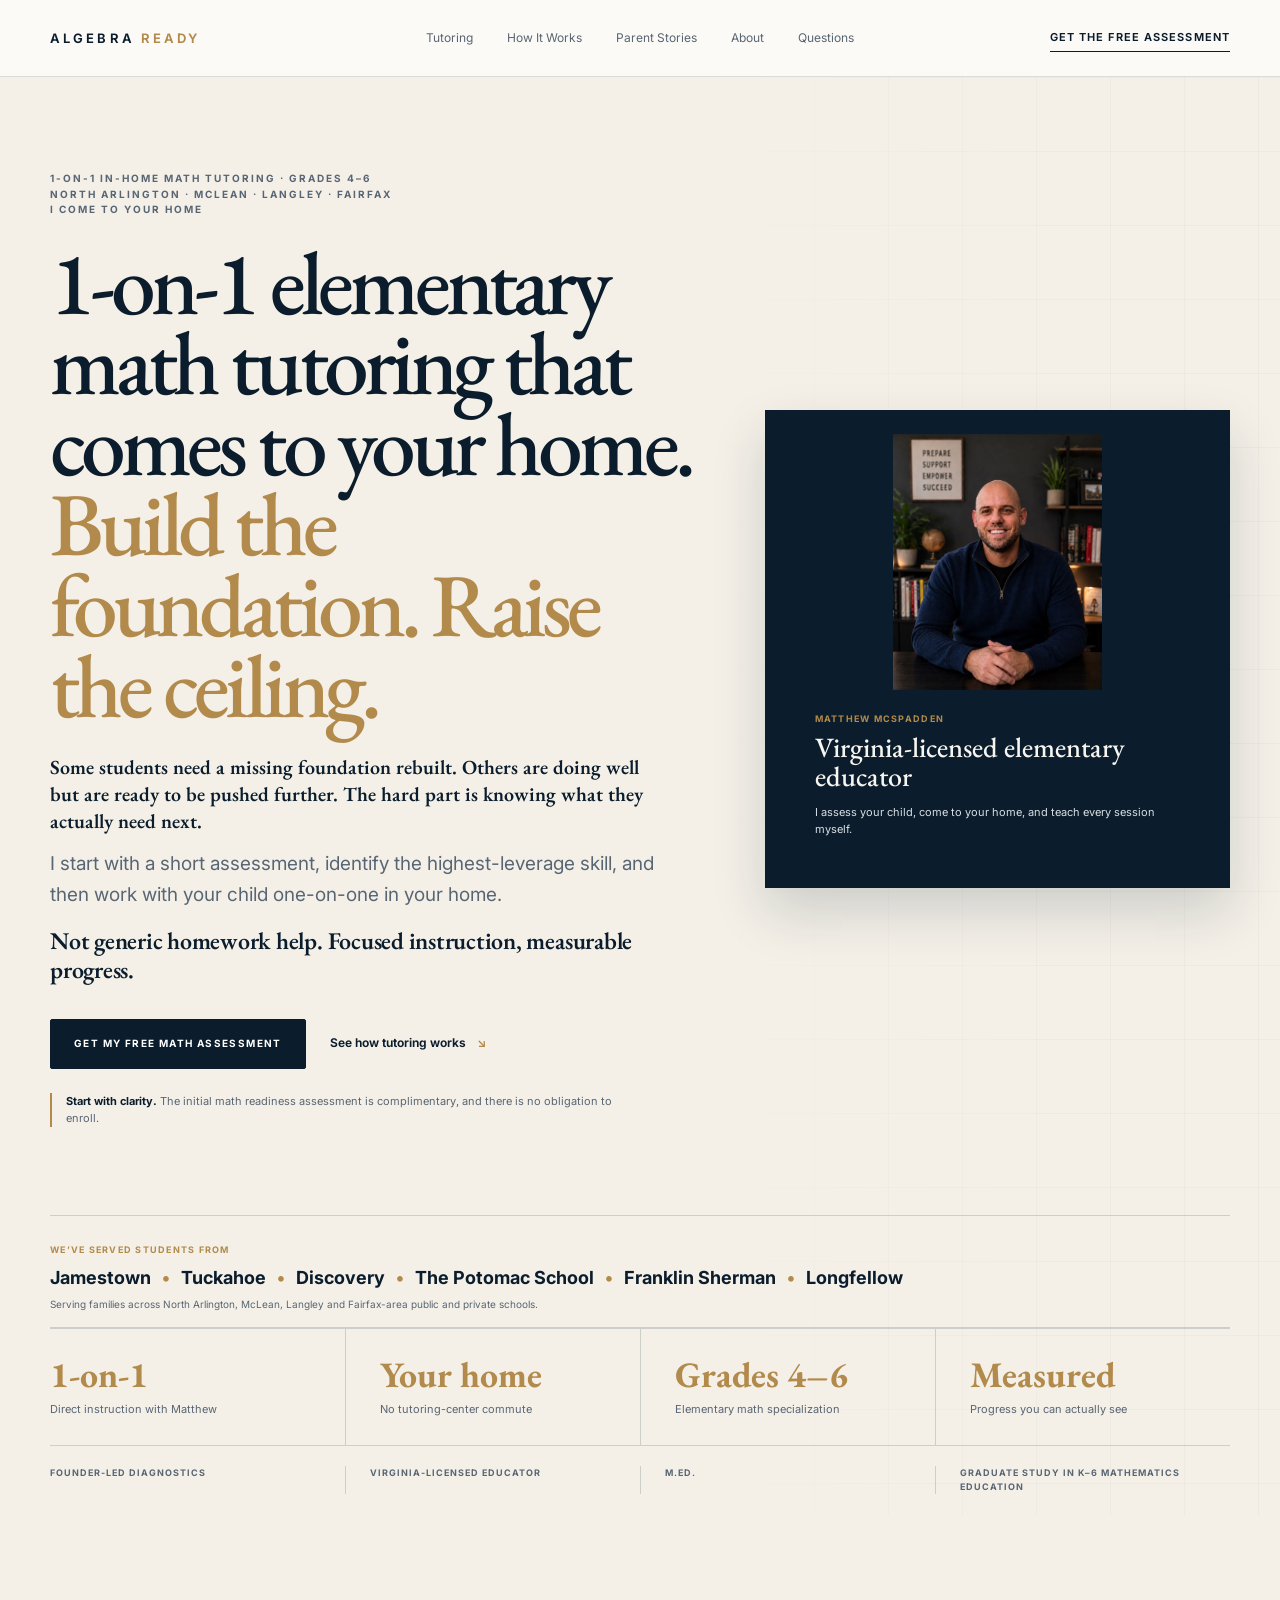
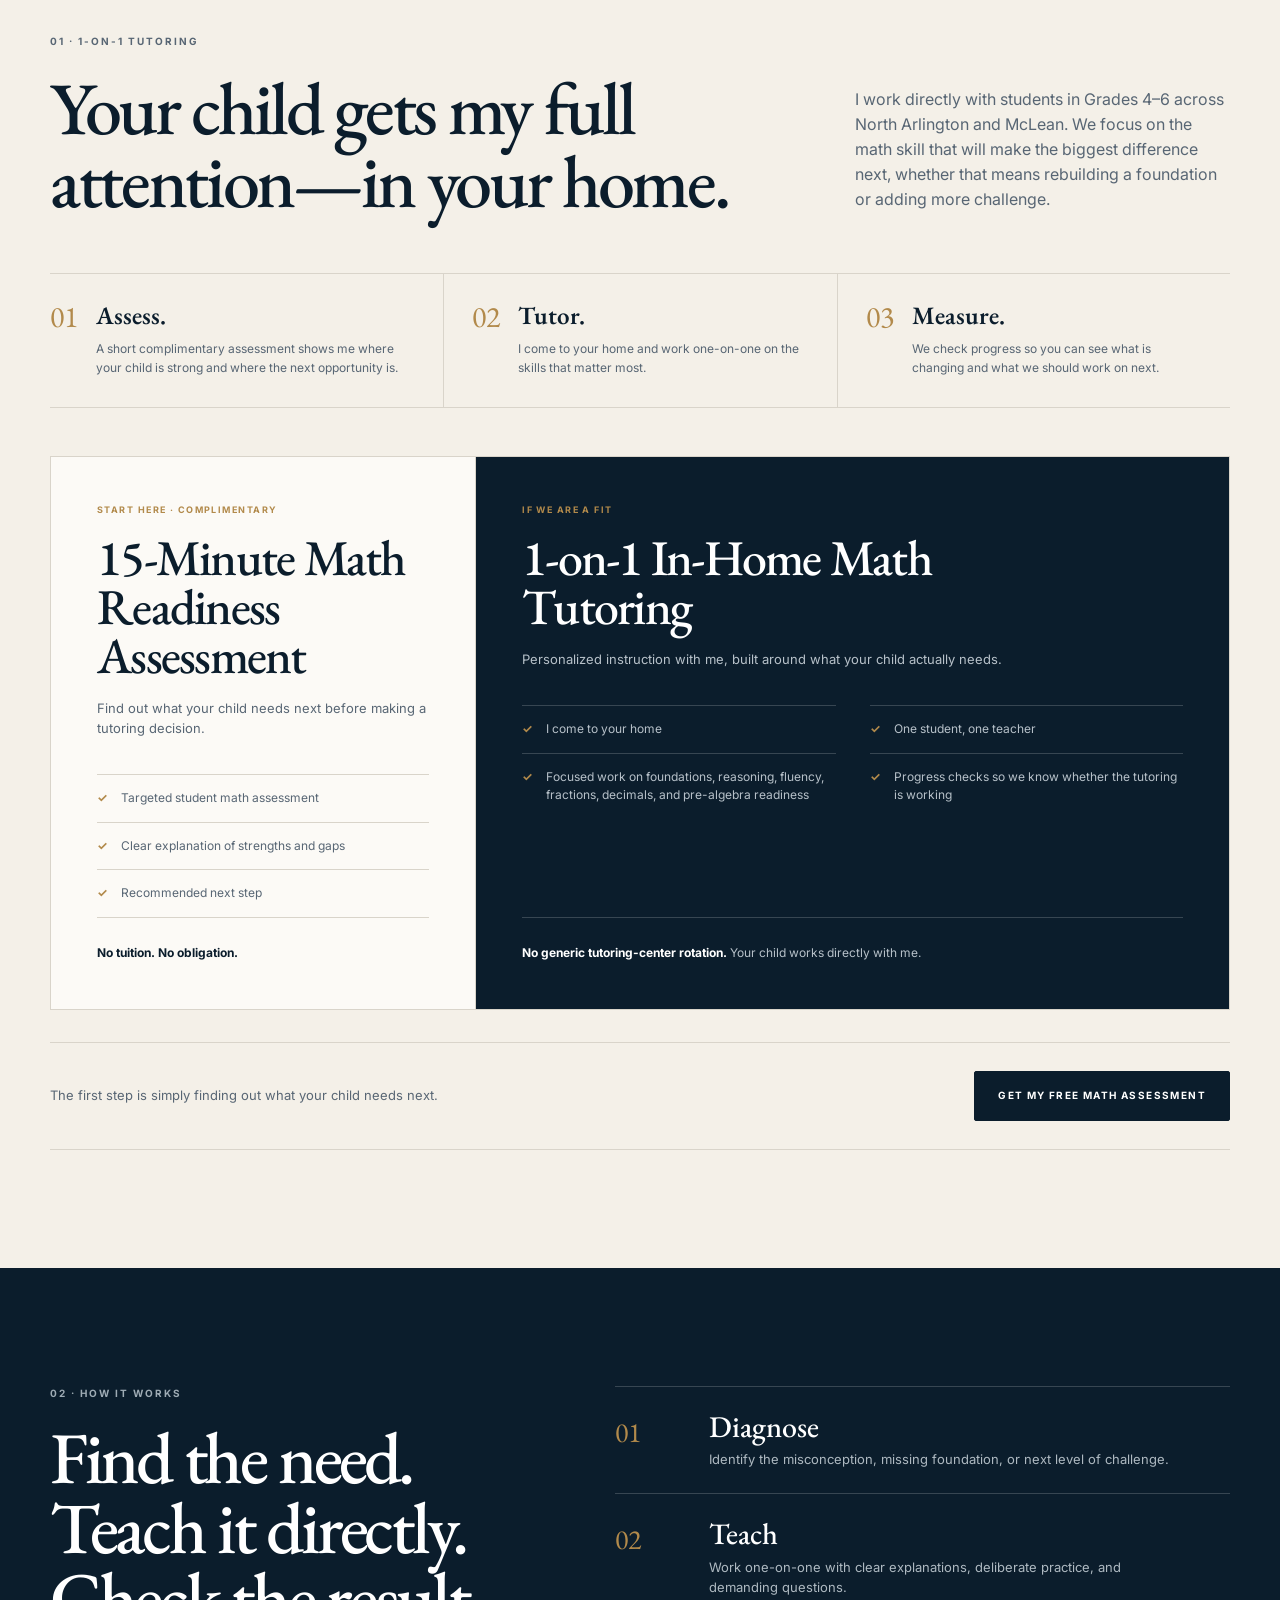
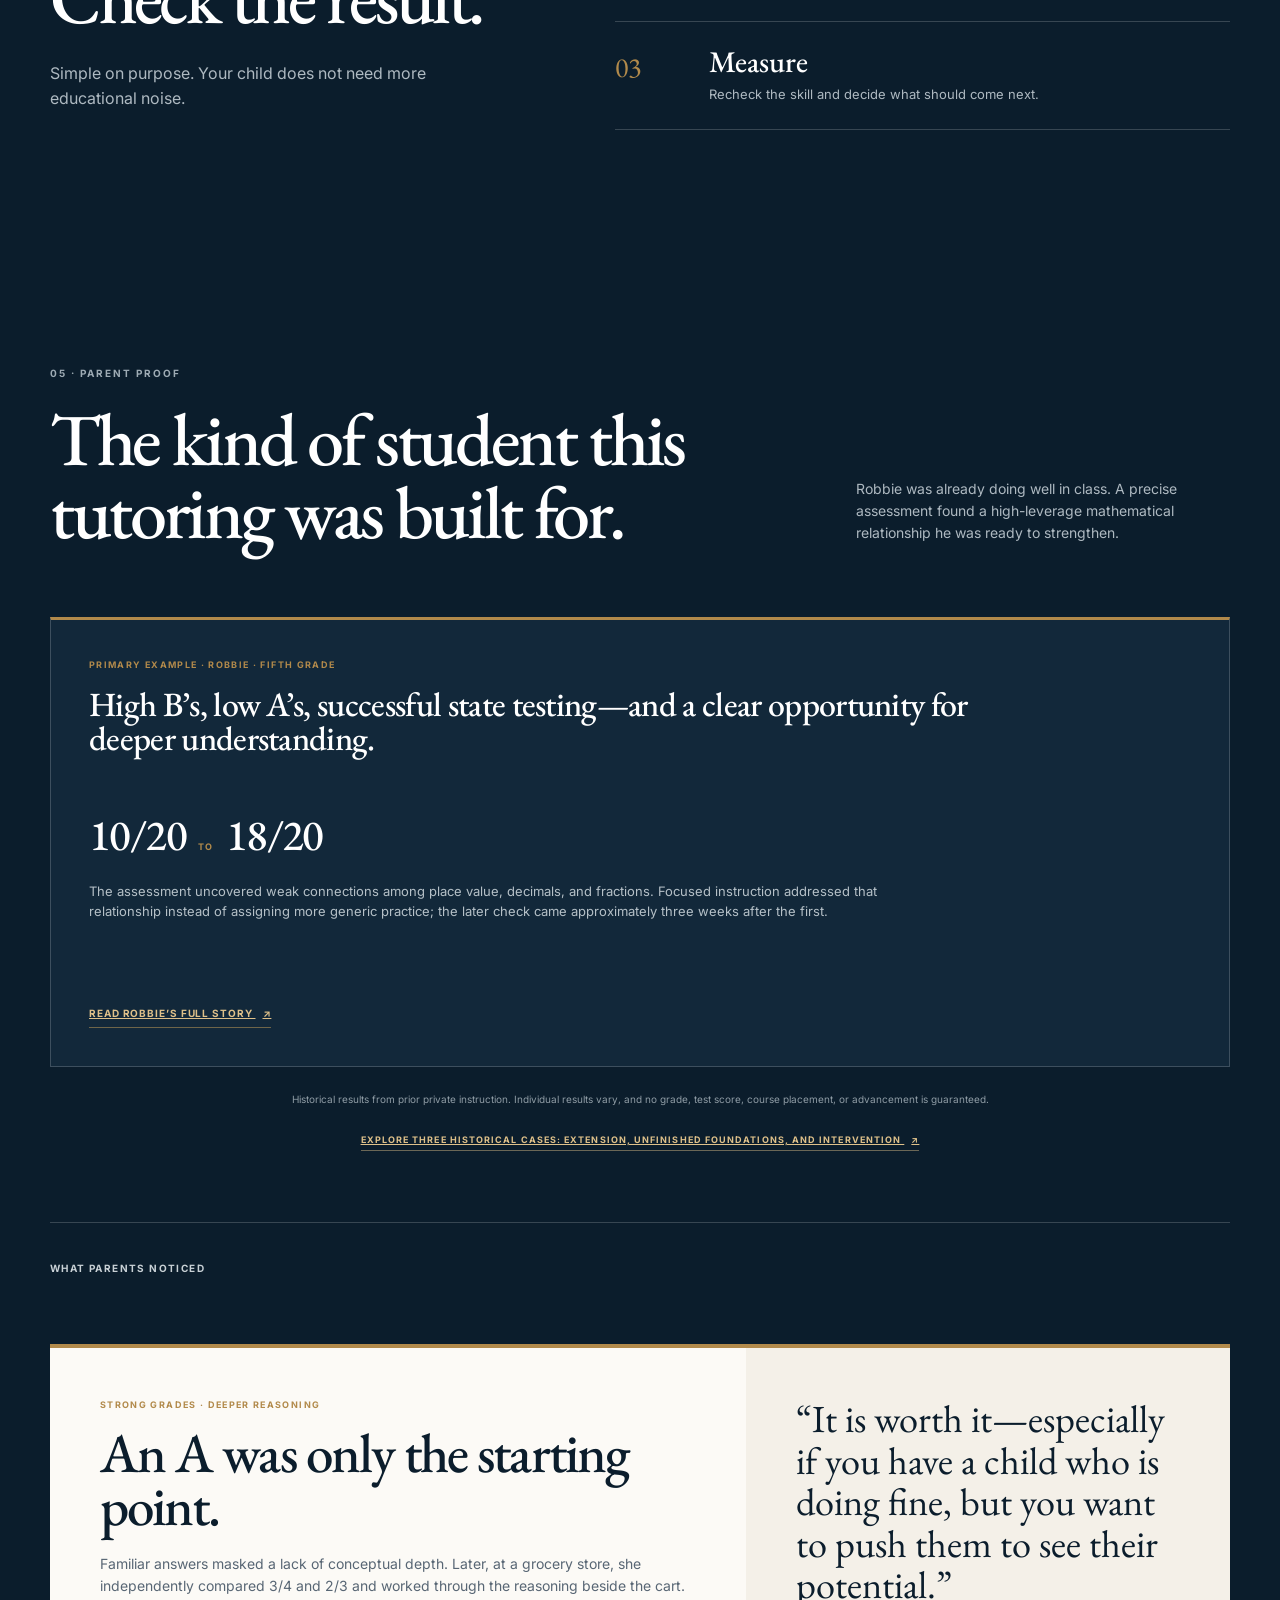
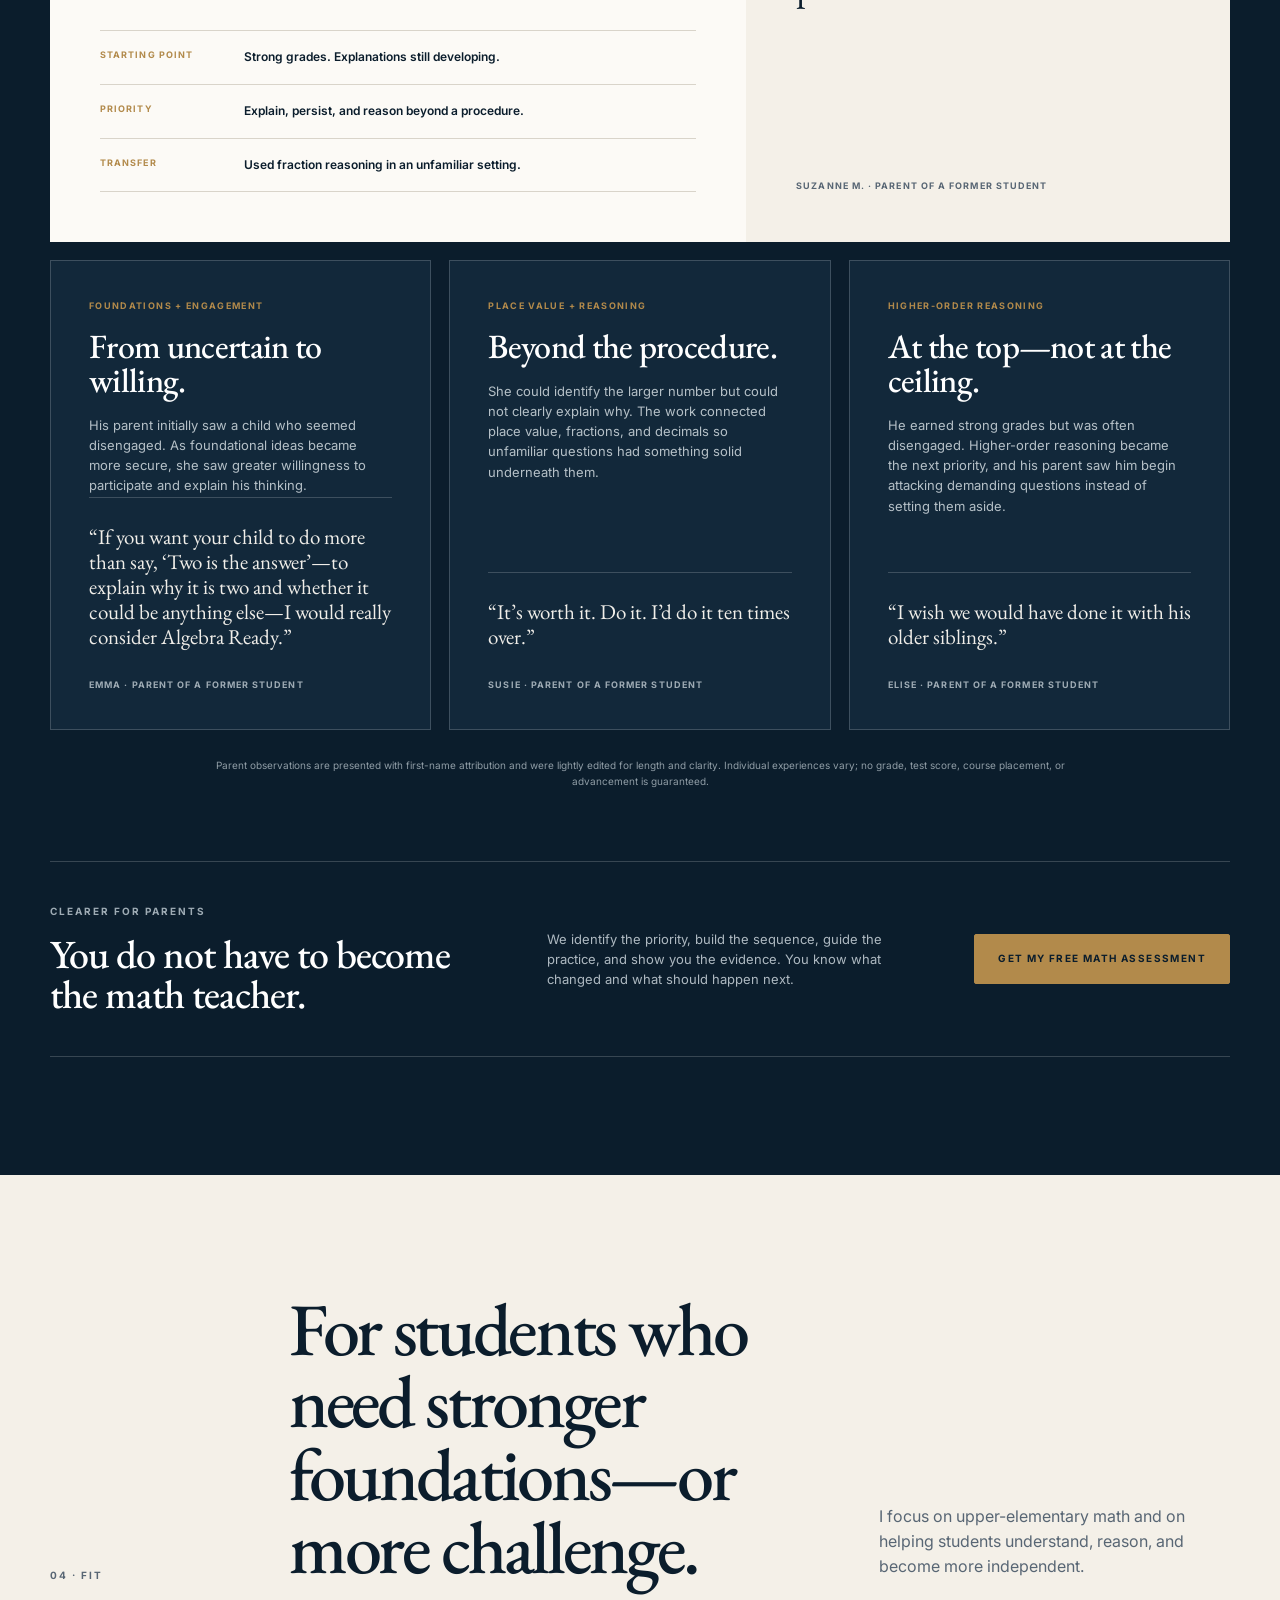
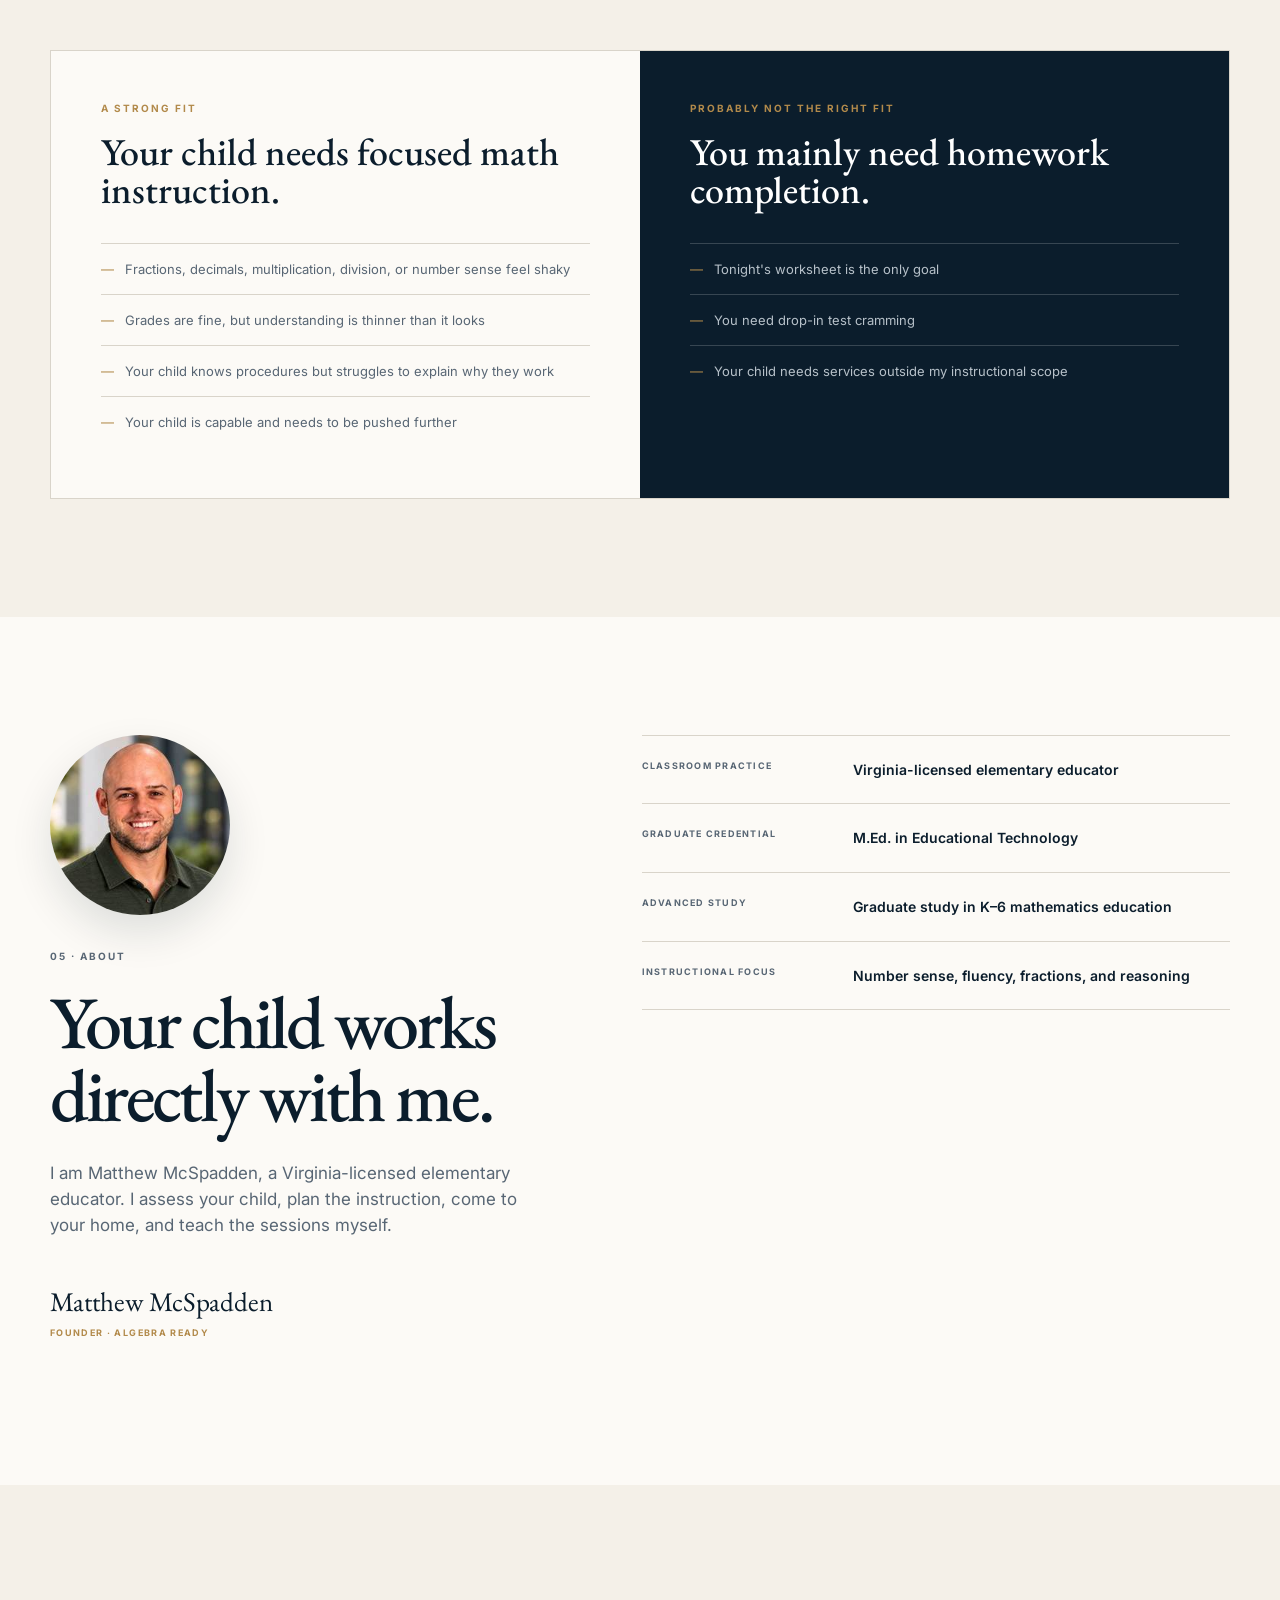
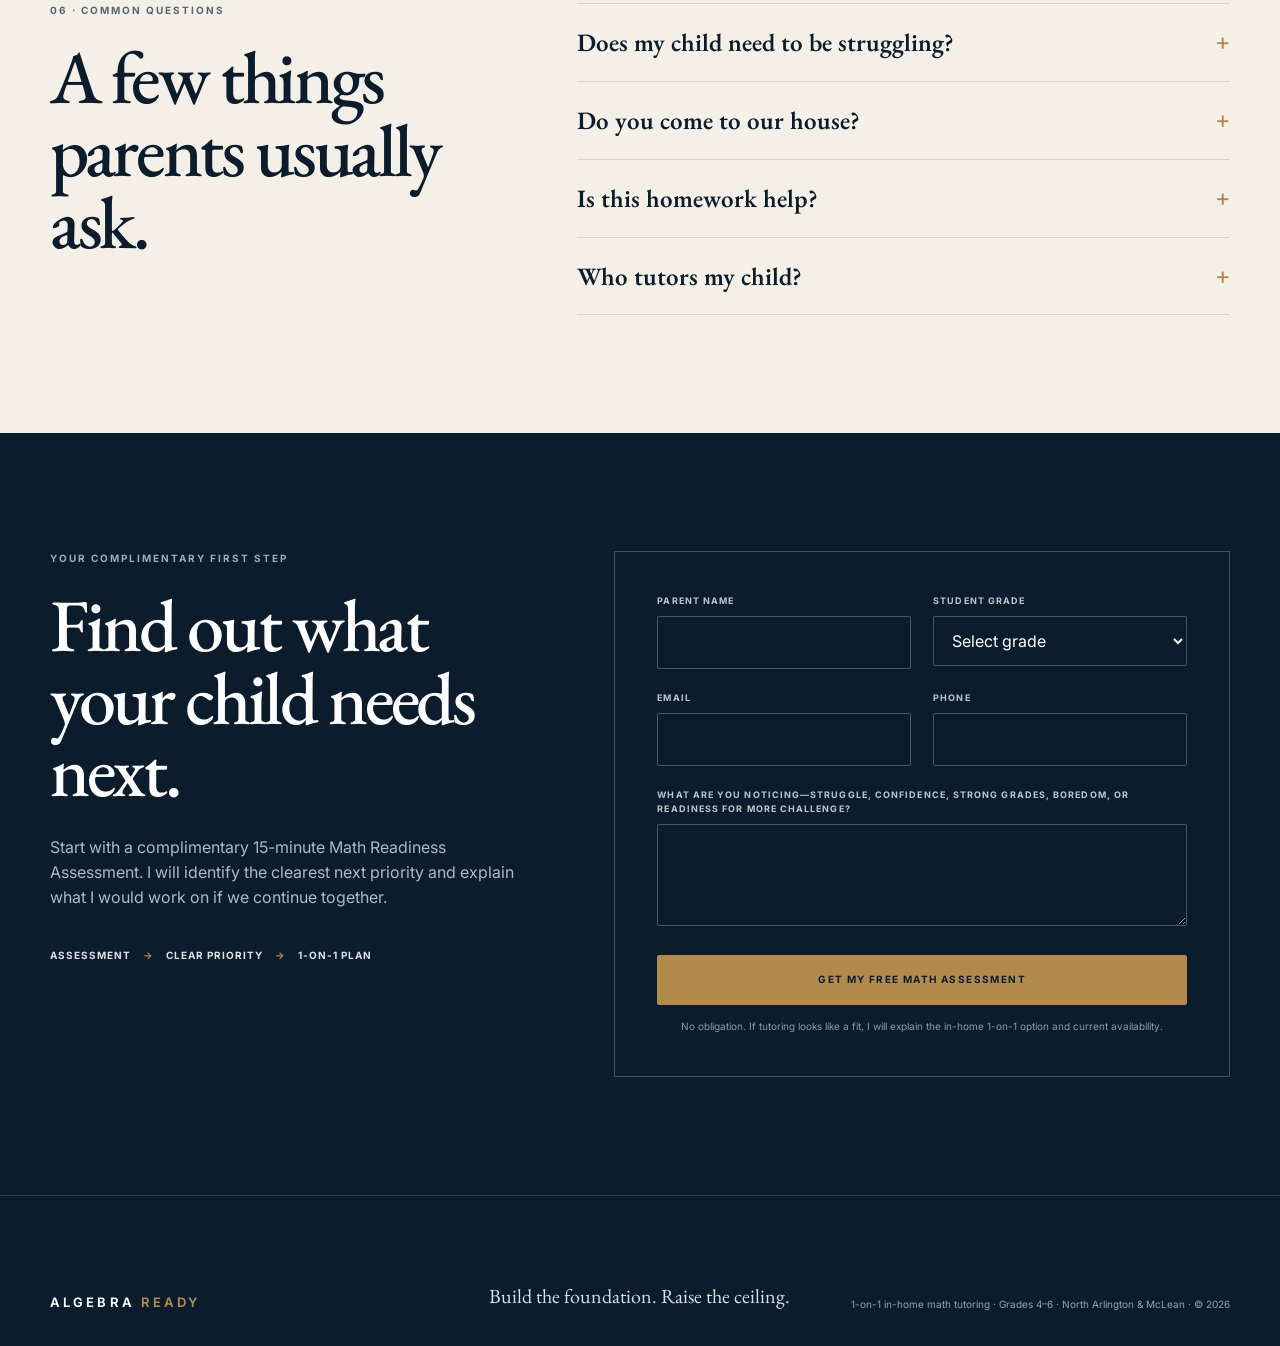
==== index.html @ 202df642 "Optimize homepage for Arlington and McLean tutoring SEO" ====
<!doctype html>
<html lang="en">
  <head>
    <meta charset="utf-8" />
    <meta name="viewport" content="width=device-width, initial-scale=1" />
    <meta
      name="description"
      content="1-on-1 in-home math tutoring for Grades 4–6 in North Arlington and McLean. Build stronger number sense, fractions, fluency, reasoning, and algebra readiness."
    />
    <meta name="robots" content="index,follow" />
    <meta name="theme-color" content="#0b1d2c" />
    <meta property="og:type" content="website" />
    <meta property="og:site_name" content="Algebra Ready" />
    <meta
      property="og:title"
      content="Elementary Math Tutor in Arlington &amp; McLean, VA | Algebra Ready"
    />
    <meta
      property="og:description"
      content="1-on-1 in-home math tutoring for Grades 4–6 in North Arlington and McLean with Matthew McSpadden. Focused instruction and measurable progress."
    />
    <meta name="twitter:card" content="summary" />
    <title>Elementary Math Tutor in Arlington &amp; McLean, VA | Algebra Ready</title>
    <link rel="canonical" href="https://algebraready.io/" />
    <link rel="icon" href="favicon.svg" type="image/svg+xml" />
    <link rel="preconnect" href="https://fonts.googleapis.com" />
    <link rel="preconnect" href="https://fonts.gstatic.com" crossorigin />
    <link
      href="https://fonts.googleapis.com/css2?family=EB+Garamond:wght@400;500;600&amp;family=Inter:wght@400;500;600;700&amp;display=swap"
      rel="stylesheet"
    />
    <link rel="stylesheet" href="styles.css" />
    <script type="application/ld+json">
      {
        "@context": "https://schema.org",
        "@graph": [
          {
            "@type": "Organization",
            "@id": "https://algebraready.io/#organization",
            "name": "Algebra Ready",
            "url": "https://algebraready.io/",
            "logo": "https://algebraready.io/favicon.svg",
            "founder": {"@id": "https://algebraready.io/#matthew"}
          },
          {
            "@type": "Person",
            "@id": "https://algebraready.io/#matthew",
            "name": "Matthew McSpadden",
            "url": "https://algebraready.io/about-matthew-mcspadden.html",
            "jobTitle": "Founder and Elementary Math Tutor",
            "worksFor": {"@id": "https://algebraready.io/#organization"}
          },
          {
            "@type": "Service",
            "@id": "https://algebraready.io/#service",
            "name": "1-on-1 In-Home Elementary Math Tutoring",
            "provider": {"@id": "https://algebraready.io/#organization"},
            "areaServed": [
              {"@type": "City", "name": "Arlington", "addressRegion": "VA"},
              {"@type": "Place", "name": "McLean", "addressRegion": "VA"}
            ],
            "audience": {"@type": "EducationalAudience", "educationalRole": "student"},
            "description": "1-on-1 in-home math tutoring for students in Grades 4–6 focused on number sense, fluency, fractions, decimals, reasoning, and algebra readiness."
          }
        ]
      }
    </script>
  </head>
  <body>
    <a class="skip-link" href="#main">Skip to content</a>
    <header class="site-header">
      <div class="shell header-inner">
        <a class="wordmark" href="#top" aria-label="Algebra Ready home"
          ><span>ALGEBRA</span> <em>READY</em></a
        >
        <nav class="desktop-nav" aria-label="Primary navigation">
          <a href="#tutoring">Tutoring</a><a href="#method">How It Works</a
          ><a href="#stories">Parent Stories</a><a href="#about">About</a
          ><a href="#questions">Questions</a>
        </nav>
        <a class="header-cta" href="#review">Get the free assessment</a>
      </div>
    </header>
    <main id="main">
      <section class="hero" id="top">
        <div class="hero-grid-lines" aria-hidden="true"></div>
        <div class="shell hero-layout">
          <div class="hero-copy">
            <p class="eyebrow">
              1-on-1 in-home math tutoring · Grades 4–6<br />
              <strong>North Arlington · McLean · Langley · Fairfax</strong><br />
              I come to your home
            </p>
            <h1>
              1-on-1 elementary math tutoring that comes to your home.
              <em>Build the foundation. Raise the ceiling.</em>
            </h1>
            <p class="hero-empathy">
              Some students need a missing foundation rebuilt. Others are doing
              well but are ready to be pushed further. The hard part is knowing
              what they actually need next.
            </p>
            <p class="hero-lead">
              I start with a short assessment, identify the highest-leverage
              skill, and then work with your child one-on-one in your home.
            </p>
            <p class="hero-outcome">
              Not generic homework help. Focused instruction, measurable progress.
            </p>
            <div class="hero-actions">
              <a class="button button-primary" href="#review">Get My Free Math Assessment</a>
              <a class="text-link" href="#tutoring">See how tutoring works <span aria-hidden="true">↘</span></a>
            </div>
            <p class="hero-note">
              <strong>Start with clarity.</strong> The initial math readiness
              assessment is complimentary, and there is no obligation to enroll.
            </p>
          </div>
          <aside class="readiness-card hero-profile-card" aria-label="About Matthew McSpadden">
            <img
              class="hero-portrait"
              src="assets/matthew-office.svg"
              alt="Matthew McSpadden, founder of Algebra Ready"
              width="1123"
              height="1379"
              loading="eager"
              decoding="async"
            />
            <div class="hero-profile-copy">
              <span>Matthew McSpadden</span>
              <strong>Virginia-licensed elementary educator</strong>
              <p>I assess your child, come to your home, and teach every session myself.</p>
            </div>
          </aside>
        </div>
        <div class="shell school-proof" aria-label="Schools and communities served">
          <p class="school-proof-label">We’ve served students from</p>
          <p class="school-proof-names">
            <strong>Jamestown</strong><span>•</span>
            <strong>Tuckahoe</strong><span>•</span>
            <strong>Discovery</strong><span>•</span>
            <strong>The Potomac School</strong><span>•</span>
            <strong>Franklin Sherman</strong><span>•</span>
            <strong>Longfellow</strong>
          </p>
          <p class="school-service-line">
            Serving families across North Arlington, McLean, Langley and Fairfax-area public and private schools.
          </p>
        </div>
        <div class="shell fact-strip" aria-label="Tutoring essentials">
          <div class="fact"><strong>1-on-1</strong><span>Direct instruction with Matthew</span></div>
          <div class="fact"><strong>Your home</strong><span>No tutoring-center commute</span></div>
          <div class="fact"><strong>Grades 4–6</strong><span>Elementary math specialization</span></div>
          <div class="fact"><strong>Measured</strong><span>Progress you can actually see</span></div>
        </div>
        <div class="shell authority-strip" aria-label="Academic authority">
          <span>Founder-led diagnostics</span
          ><span>Virginia-licensed educator</span><span>M.Ed.</span
          ><span>Graduate study in K–6 mathematics education</span>
        </div>
      </section>
      <section class="academy section-pad" id="tutoring">
        <div class="shell">
          <div class="section-heading split-heading">
            <div>
              <p class="section-index">01 · 1-on-1 tutoring</p>
              <h2>Your child gets my full attention—in your home.</h2>
            </div>
            <p>
              I work directly with students in Grades 4–6 across North Arlington
              and McLean. We focus on the math skill that will make the biggest
              difference next, whether that means rebuilding a foundation or
              adding more challenge.
            </p>
          </div>
          <ol class="simple-plan" aria-label="Three steps from assessment to progress">
            <li><span aria-hidden="true">01</span><div><h3>Assess.</h3><p>A short complimentary assessment shows me where your child is strong and where the next opportunity is.</p></div></li>
            <li><span aria-hidden="true">02</span><div><h3>Tutor.</h3><p>I come to your home and work one-on-one on the skills that matter most.</p></div></li>
            <li><span aria-hidden="true">03</span><div><h3>Measure.</h3><p>We check progress so you can see what is changing and what we should work on next.</p></div></li>
          </ol>
          <div class="offer-path">
            <article class="offer-step review-step">
              <p class="offer-step-label">Start here · Complimentary</p>
              <h3>15-Minute Math Readiness Assessment</h3>
              <p class="offer-step-intro">Find out what your child needs next before making a tutoring decision.</p>
              <ul><li>Targeted student math assessment</li><li>Clear explanation of strengths and gaps</li><li>Recommended next step</li></ul>
              <p class="offer-step-footer"><strong>No tuition. No obligation.</strong></p>
            </article>
            <article class="offer-step academy-step">
              <p class="offer-step-label">If we are a fit</p>
              <h3>1-on-1 In-Home Math Tutoring</h3>
              <p class="offer-step-intro">Personalized instruction with me, built around what your child actually needs.</p>
              <ul class="academy-inclusions">
                <li>I come to your home</li>
                <li>One student, one teacher</li>
                <li>Focused work on foundations, reasoning, fluency, fractions, decimals, and pre-algebra readiness</li>
                <li>Progress checks so we know whether the tutoring is working</li>
              </ul>
              <p class="offer-step-footer"><strong>No generic tutoring-center rotation.</strong> Your child works directly with me.</p>
            </article>
          </div>
          <div class="offer-conversion">
            <p>The first step is simply finding out what your child needs next.</p>
            <a class="button button-primary" href="#review">Get My Free Math Assessment</a>
          </div>
        </div>
      </section>
      <section class="method section-pad" id="method">
        <div class="shell method-layout">
          <div class="method-intro">
            <p class="section-index light">02 · How it works</p>
            <h2>Find the need. Teach it directly. Check the result.</h2>
            <p>Simple on purpose. Your child does not need more educational noise.</p>
          </div>
          <div class="method-steps">
            <article><span>01</span><div><h3>Diagnose</h3><p>Identify the misconception, missing foundation, or next level of challenge.</p></div></article>
            <article><span>02</span><div><h3>Teach</h3><p>Work one-on-one with clear explanations, deliberate practice, and demanding questions.</p></div></article>
            <article><span>03</span><div><h3>Measure</h3><p>Recheck the skill and decide what should come next.</p></div></article>
          </div>
        </div>
      </section>
      <section class="parent-stories section-pad" id="stories">
        <div class="shell">
          <div class="stories-heading">
            <div>
              <p class="section-index light">05 · Parent proof</p>
              <h2>The kind of student this tutoring was built for.</h2>
            </div>
            <p>
              Robbie was already doing well in class. A precise assessment found
              a high-leverage mathematical relationship he was ready to
              strengthen.
            </p>
          </div>
          <div class="evidence-case-grid">
            <article class="evidence-case-card primary-evidence-card">
              <p class="story-label">
                Primary example · Robbie · Fifth grade
              </p>
              <h3>
                High B’s, low A’s, successful state testing—and a clear
                opportunity for deeper understanding.
              </h3>
              <p class="evidence-result">
                <strong>10/20</strong><span>to</span><strong>18/20</strong>
              </p>
              <p>
                The assessment uncovered weak connections among place value,
                decimals, and fractions. Focused instruction addressed that
                relationship instead of assigning more generic practice; the
                later check came approximately three weeks after the first.
              </p>
              <a class="evidence-case-link" href="case-studies.html#robbie"
                >Read Robbie’s full story <span aria-hidden="true">↗</span></a
              >
            </article>
          </div>
          <p class="case-studies-disclosure">
            Historical results from prior private instruction. Individual results
            vary, and no grade, test score, course placement, or advancement is
            guaranteed.
          </p>
          <p class="all-case-studies-link">
            <a href="case-studies.html"
              >Explore three historical cases: extension, unfinished
              foundations, and intervention
              <span aria-hidden="true">↗</span></a
            >
          </p>
          <p class="parent-observations-title">What parents noticed</p>
          <article class="featured-story">
            <div class="featured-story-copy">
              <p class="story-label">Strong grades · Deeper reasoning</p>
              <h3>An A was only the starting point.</h3>
              <p>
                Familiar answers masked a lack of conceptual depth. Later, at a
                grocery store, she independently compared 3/4 and 2/3 and worked
                through the reasoning beside the cart.
              </p>
              <div class="story-arc" aria-label="Student outcome summary">
                <div>
                  <span>Starting point</span
                  ><strong>Strong grades. Explanations still developing.</strong>
                </div>
                <div>
                  <span>Priority</span
                  ><strong
                    >Explain, persist, and reason beyond a procedure.</strong
                  >
                </div>
                <div>
                  <span>Transfer</span
                  ><strong
                    >Used fraction reasoning in an unfamiliar setting.</strong
                  >
                </div>
              </div>
            </div>
            <blockquote>
              <span
                >“It is worth it—especially if you have a child who is doing
                fine, but you want to push them to see their potential.”</span
              ><cite>Suzanne M. · Parent of a former student</cite>
            </blockquote>
          </article>
          <div class="story-grid">
            <article class="story-card">
              <p class="story-label">Foundations + engagement</p>
              <h3>From uncertain to willing.</h3>
              <p>
                His parent initially saw a child who seemed disengaged. As
                foundational ideas became more secure, she saw greater
                willingness to participate and explain his thinking.
              </p>
              <blockquote>
                <span
                  >“If you want your child to do more than say, ‘Two is the
                  answer’—to explain why it is two and whether it could be
                  anything else—I would really consider Algebra Ready.”</span
                ><cite>Emma · Parent of a former student</cite>
              </blockquote>
            </article>
            <article class="story-card">
              <p class="story-label">Place value + reasoning</p>
              <h3>Beyond the procedure.</h3>
              <p>
                She could identify the larger number but could not clearly
                explain why. The work connected place value, fractions, and
                decimals so unfamiliar questions had something solid underneath
                them.
              </p>
              <blockquote>
                <span>“It’s worth it. Do it. I’d do it ten times over.”</span
                ><cite>Susie · Parent of a former student</cite>
              </blockquote>
            </article>
            <article class="story-card">
              <p class="story-label">Higher-order reasoning</p>
              <h3>At the top—not at the ceiling.</h3>
              <p>
                He earned strong grades but was often disengaged. Higher-order
                reasoning became the next priority, and his parent saw him begin
                attacking demanding questions instead of setting them aside.
              </p>
              <blockquote>
                <span
                  >“I wish we would have done it with his older siblings.”</span
                ><cite>Elise · Parent of a former student</cite>
              </blockquote>
            </article>
          </div>
          <p class="stories-note">
            Parent observations are presented with first-name attribution and
            were lightly edited for length and clarity. Individual experiences
            vary; no grade, test score, course placement, or advancement is
            guaranteed.
          </p>
          <div class="parent-relief">
            <div>
              <p class="section-index light">Clearer for parents</p>
              <h3>You do not have to become the math teacher.</h3>
            </div>
            <p>
              We identify the priority, build the sequence, guide the practice,
              and show you the evidence. You know what changed and what should
              happen next.
            </p>
            <a class="button button-gold" href="#review"
              >Get My Free Math Assessment</a
            >
          </div>
        </div>
      </section>
      <section class="fit section-pad" id="fit">
        <div class="shell">
          <div class="section-heading fit-heading">
            <p class="section-index">04 · Fit</p>
            <h2>For students who need stronger foundations—or more challenge.</h2>
            <p>I focus on upper-elementary math and on helping students understand, reason, and become more independent.</p>
          </div>
          <div class="fit-grid">
            <article>
              <p class="fit-label">A strong fit</p>
              <h3>Your child needs focused math instruction.</h3>
              <ul>
                <li>Fractions, decimals, multiplication, division, or number sense feel shaky</li>
                <li>Grades are fine, but understanding is thinner than it looks</li>
                <li>Your child knows procedures but struggles to explain why they work</li>
                <li>Your child is capable and needs to be pushed further</li>
              </ul>
            </article>
            <article class="not-fit">
              <p class="fit-label">Probably not the right fit</p>
              <h3>You mainly need homework completion.</h3>
              <ul><li>Tonight's worksheet is the only goal</li><li>You need drop-in test cramming</li><li>Your child needs services outside my instructional scope</li></ul>
            </article>
          </div>
        </div>
      </section>
      <section class="about section-pad" id="about">
        <div class="shell about-grid">
          <div>
            <img
              class="about-portrait"
              src="assets/matthew-headshot.jpg"
              alt="Matthew McSpadden, Founder and Academic Director of Algebra Ready"
              width="240"
              height="240"
              loading="lazy"
              decoding="async"
            />
            <p class="section-index">05 · About</p>
            <h2>Your child works directly with me.</h2>
            <p class="about-lead">
              I am Matthew McSpadden, a Virginia-licensed elementary educator.
              I assess your child, plan the instruction, come to your home, and
              teach the sessions myself.
            </p>
            <p class="signature">
              Matthew McSpadden <span>Founder · Algebra Ready</span>
            </p>
          </div>
          <div
            class="credentials"
            role="list"
            aria-label="Academic credentials"
          >
            <div role="listitem">
              <span>Classroom practice</span
              ><strong>Virginia-licensed elementary educator</strong>
            </div>
            <div role="listitem">
              <span>Graduate credential</span
              ><strong>M.Ed. in Educational Technology</strong>
            </div>
            <div role="listitem">
              <span>Advanced study</span
              ><strong>Graduate study in K–6 mathematics education</strong>
            </div>
            <div role="listitem">
              <span>Instructional focus</span
              ><strong>Number sense, fluency, fractions, and reasoning</strong>
            </div>
          </div>
        </div>
      </section>
      <section class="questions section-pad" id="questions" aria-labelledby="questions-title">
        <div class="shell questions-grid">
          <div><p class="section-index">06 · Common questions</p><h2 id="questions-title">A few things parents usually ask.</h2></div>
          <div class="question-list">
            <details><summary>Does my child need to be struggling?</summary><p>No. I work with students who need a stronger foundation and with students who are doing well but are ready for more challenge.</p></details>
            <details><summary>Do you come to our house?</summary><p>Yes. The primary offer is one-on-one, in-home tutoring in North Arlington and McLean.</p></details>
            <details><summary>Is this homework help?</summary><p>Not primarily. Homework can reveal a problem, but I focus on the underlying math skill so your child becomes more capable and independent.</p></details>
            <details><summary>Who tutors my child?</summary><p>I do. I assess your child, design the plan, and provide the tutoring myself.</p></details>
          </div>
        </div>
      </section>
      <section class="review section-pad" id="review">
        <div class="shell review-grid">
          <div class="review-copy">
            <p class="section-index light">Your complimentary first step</p>
            <h2>Find out what your child needs next.</h2>
            <p>
              Start with a complimentary 15-minute Math Readiness Assessment.
              I will identify the clearest next priority and explain what I would
              work on if we continue together.
            </p>
            <div class="review-sequence">
              <span>Assessment</span><i aria-hidden="true">→</i><span>Clear priority</span><i aria-hidden="true">→</i><span>1-on-1 plan</span>
            </div>
          </div>
          <form
            class="review-form"
            id="readiness-review-form"
            action="https://script.google.com/macros/s/AKfycbyzTAViyGmACaeS9fp2JCRky1tF9bRnVPqkfbwPJ69kFX1xWmjmChN0LnPPgzG4P1BFZQ/exec"
            method="POST"
          >
            <div class="field-row">
              <label
                ><span>Parent name</span
                ><input
                  type="text"
                  autocomplete="name"
                  required=""
                  name="parentName" /></label
              ><label
                ><span>Student grade</span
                ><select name="studentGrade" required="">
                  <option value="" disabled="" selected="">Select grade</option>
                  <option>4th grade</option>
                  <option>5th grade</option>
                  <option>6th grade</option>
                </select></label
              >
            </div>
            <div class="field-row">
              <label
                ><span>Email</span
                ><input
                  type="email"
                  autocomplete="email"
                  required=""
                  name="email" /></label
              ><label
                ><span>Phone</span
                ><input type="tel" autocomplete="tel" required="" name="phone"
              /></label>
            </div>
            <label
              ><span
                >What are you noticing—struggle, confidence, strong grades,
                boredom, or readiness for more challenge?</span
              ><textarea
                name="reason"
                rows="3"
                required=""
              ></textarea></label
            ><button class="button button-gold" type="submit">
              Get My Free Math Assessment
            </button>
            <p class="form-note" id="review-form-status" aria-live="polite">
              No obligation. If tutoring looks like a fit, I will explain the in-home 1-on-1 option and current availability.
            </p>
          </form>
        </div>
      </section>
    </main>
    <footer class="site-footer">
      <div class="shell footer-inner">
        <a class="wordmark footer-wordmark" href="#top"
          ><span>ALGEBRA</span> <em>READY</em></a
        >
        <p>Build the foundation. Raise the ceiling.</p>
        <p>1-on-1 in-home math tutoring · Grades 4–6 · North Arlington & McLean · © 2026</p>
      </div>
    </footer>
    <script>
      (() => {
        const form = document.getElementById("readiness-review-form");
        const status = document.getElementById("review-form-status");
        if (!form || !status) return;

        const button = form.querySelector('button[type="submit"]');
        const defaultStatus = status.textContent.trim();

        form.addEventListener("submit", async (event) => {
          event.preventDefault();

          const formData = new FormData(form);
          const payload = {
            parentName: formData.get("parentName"),
            studentGrade: formData.get("studentGrade"),
            email: formData.get("email"),
            phone: formData.get("phone"),
            reason: formData.get("reason"),
            source: "algebraready.io"
          };

          button.disabled = true;
          button.textContent = "Sending…";
          status.textContent = "Sending your request…";

          try {
            await fetch(form.action, {
              method: "POST",
              mode: "no-cors",
              headers: { "Content-Type": "text/plain;charset=utf-8" },
              body: JSON.stringify(payload)
            });

            form.reset();
            status.textContent =
              "Request received. Matthew will follow up with you shortly.";
            button.textContent = "Request Sent";
          } catch (error) {
            status.textContent =
              "Something went wrong. Please try again or contact Matthew directly.";
            button.textContent = "Get My Free Math Assessment";
          } finally {
            button.disabled = false;
            window.setTimeout(() => {
              if (button.textContent === "Request Sent") {
                button.textContent = "Get My Free Math Assessment";
              }
              if (status.textContent.includes("Request received")) {
                status.textContent = defaultStatus;
              }
            }, 8000);
          }
        });
      })();
    </script>
  </body>
</html>
---- styles.css ----
:root {
  --ink: #0b1d2c;
  --parchment: #f4f0e8;
  --ivory: #fcfaf6;
  --gold: #b28a4b;
  --slate: #586674;
  --line: #d9d4ca;
  --white-line: rgba(255, 255, 255, 0.18);
}

* {
  box-sizing: border-box;
}

html {
  scroll-behavior: smooth;
  scroll-padding-top: 88px;
}

body {
  --serif:
    "EB Garamond", "Iowan Old Style", "Palatino Linotype", Georgia, serif;
  --sans: Inter, Helvetica, Arial, sans-serif;
  margin: 0;
  background: var(--ivory);
  color: var(--ink);
  font-family: var(--sans);
  font-size: 16px;
  line-height: 1.55;
  -webkit-font-smoothing: antialiased;
}

a {
  color: inherit;
}

button,
input,
select,
textarea {
  font: inherit;
}

::selection {
  background: rgba(178, 138, 75, 0.25);
}

:focus-visible {
  outline: 2px solid var(--gold);
  outline-offset: 4px;
}

.skip-link {
  position: fixed;
  z-index: 100;
  top: -80px;
  left: 18px;
  padding: 12px 16px;
  background: var(--ink);
  color: white;
}

.skip-link:focus {
  top: 18px;
}

.shell {
  width: min(1180px, calc(100% - 48px));
  margin-inline: auto;
}

.section-pad {
  padding: 118px 0;
}

.site-header {
  position: sticky;
  z-index: 30;
  top: 0;
  border-bottom: 1px solid rgba(11, 29, 44, 0.13);
  background: rgba(252, 250, 246, 0.92);
  backdrop-filter: blur(18px);
}

.header-inner {
  display: grid;
  grid-template-columns: 1fr auto 1fr;
  align-items: center;
  min-height: 76px;
}

.wordmark {
  justify-self: start;
  text-decoration: none;
  font-size: 13px;
  font-weight: 650;
  letter-spacing: 0.24em;
}

.wordmark em {
  color: var(--gold);
  font-style: normal;
}

.desktop-nav {
  display: flex;
  align-items: center;
  gap: 34px;
}

.desktop-nav a {
  text-decoration: none;
  color: var(--slate);
  font-size: 12px;
  transition: color 160ms ease;
}

.desktop-nav a:hover {
  color: var(--ink);
}

.header-cta {
  justify-self: end;
  border-bottom: 1px solid var(--ink);
  padding: 5px 0;
  text-decoration: none;
  font-size: 11px;
  font-weight: 650;
  letter-spacing: 0.1em;
  text-transform: uppercase;
}

.hero {
  position: relative;
  overflow: hidden;
  padding: 94px 0 0;
  background: var(--parchment);
}

.hero-grid-lines {
  position: absolute;
  inset: 0 0 0 52%;
  opacity: 0.42;
  background-image:
    linear-gradient(rgba(11, 29, 44, 0.07) 1px, transparent 1px),
    linear-gradient(90deg, rgba(11, 29, 44, 0.07) 1px, transparent 1px);
  background-size: 74px 74px;
  mask-image: linear-gradient(to left, #000 34%, transparent 100%);
}

.hero-layout {
  position: relative;
  z-index: 1;
  display: grid;
  grid-template-columns: minmax(0, 1.16fr) minmax(360px, 0.84fr);
  gap: 72px;
  align-items: center;
  min-height: 630px;
  padding-bottom: 88px;
}

.eyebrow,
.section-index,
.fit-label {
  margin: 0;
  font-size: 10px;
  font-weight: 700;
  letter-spacing: 0.2em;
  text-transform: uppercase;
}

.eyebrow,
.section-index {
  color: var(--slate);
}

.hero h1 {
  max-width: 800px;
  margin: 25px 0 28px;
  font-family: var(--serif);
  font-size: clamp(62px, 7vw, 96px);
  font-weight: 500;
  letter-spacing: -0.055em;
  line-height: 0.9;
}

.hero h1 em,
.point-of-view h2 em {
  color: var(--gold);
  font-style: normal;
}

.hero-empathy {
  max-width: 620px;
  margin: 0 0 14px;
  color: var(--ink);
  font-family: var(--serif);
  font-size: 20px;
  font-weight: 600;
  line-height: 1.35;
}

.hero-lead {
  max-width: 620px;
  margin: 0 0 17px;
  color: var(--slate);
  font-size: 19px;
  line-height: 1.6;
}

.hero-outcome {
  max-width: 610px;
  margin: 0 0 34px;
  color: var(--ink);
  font-family: var(--serif);
  font-size: 24px;
  font-weight: 600;
  letter-spacing: -0.01em;
  line-height: 1.2;
}

.hero-actions {
  display: flex;
  flex-wrap: wrap;
  align-items: center;
  gap: 24px;
}

.hero-note {
  max-width: 590px;
  margin: 24px 0 0;
  border-left: 2px solid var(--gold);
  padding-left: 14px;
  color: var(--slate);
  font-size: 11px;
}

.hero-note strong {
  color: var(--ink);
  font-weight: 700;
}

.button {
  display: inline-flex;
  min-height: 50px;
  align-items: center;
  justify-content: center;
  border: 1px solid var(--ink);
  border-radius: 2px;
  padding: 0 23px;
  cursor: pointer;
  text-decoration: none;
  font-size: 10px;
  font-weight: 700;
  letter-spacing: 0.14em;
  text-transform: uppercase;
  transition:
    background 160ms ease,
    color 160ms ease,
    border 160ms ease;
}

.button-primary {
  background: var(--ink);
  color: white;
}

.button-primary:hover {
  background: #16354d;
}

.button-gold {
  border-color: var(--gold);
  background: var(--gold);
  color: var(--ink);
}

.button-gold:hover {
  border-color: #c69d5c;
  background: #c69d5c;
}

.text-link {
  padding: 8px 0;
  text-decoration: none;
  font-size: 12px;
  font-weight: 650;
}

.text-link span {
  padding-left: 8px;
  color: var(--gold);
}

.readiness-card {
  position: relative;
  overflow: hidden;
  min-height: 510px;
  padding: 38px;
  background: var(--ink);
  box-shadow: 0 24px 50px rgba(11, 29, 44, 0.16);
  color: white;
}

.card-orbit {
  position: absolute;
  border: 1px solid rgba(178, 138, 75, 0.48);
  border-radius: 50%;
}

.orbit-one {
  width: 340px;
  height: 340px;
  top: -96px;
  right: -152px;
}

.orbit-two {
  width: 250px;
  height: 250px;
  top: -5px;
  right: -118px;
}

.monogram {
  display: grid;
  width: 68px;
  height: 68px;
  place-items: center;
  border: 1px solid rgba(255, 255, 255, 0.4);
  color: #e4c994;
  font-family: var(--serif);
  font-size: 30px;
  font-weight: 600;
}

.profile-heading {
  position: relative;
  margin: 34px 0 30px;
  border-bottom: 1px solid var(--white-line);
  padding-bottom: 25px;
}

.profile-heading span {
  display: block;
  margin-bottom: 8px;
  color: #aab5bd;
  font-size: 9px;
  letter-spacing: 0.16em;
  text-transform: uppercase;
}

.profile-heading strong {
  display: block;
  max-width: 270px;
  font-family: var(--serif);
  font-size: 35px;
  font-weight: 500;
  line-height: 1;
}

.measure {
  margin-top: 18px;
}

.measure-label {
  display: flex;
  justify-content: space-between;
  gap: 16px;
  margin-bottom: 8px;
  font-size: 11px;
}

.measure-label span {
  color: #d8dee3;
}

.measure-label b {
  color: #dfc18a;
  font-size: 9px;
  font-weight: 650;
  letter-spacing: 0.09em;
  text-transform: uppercase;
}

.measure-track {
  height: 2px;
  background: rgba(255, 255, 255, 0.13);
}

.measure-track span {
  display: block;
  height: 100%;
  background: #dcbf88;
}

.card-note {
  margin: 25px 0 0;
  color: #93a1ab;
  font-size: 9px;
  letter-spacing: 0.12em;
  text-transform: uppercase;
}

.hero-proof-card {
  min-height: 540px;
}

.proof-profile-heading {
  margin-bottom: 24px;
}

.hero-proof-scores {
  position: relative;
  display: grid;
  grid-template-columns: minmax(0, 1fr) auto minmax(0, 1fr);
  gap: 18px;
  align-items: end;
  border-bottom: 1px solid var(--white-line);
  padding-bottom: 24px;
}

.hero-proof-scores > div:last-child {
  text-align: right;
}

.hero-proof-scores span,
.hero-proof-context dt {
  display: block;
  color: #9eabb4;
  font-size: 8px;
  font-weight: 700;
  letter-spacing: 0.14em;
  text-transform: uppercase;
}

.hero-proof-scores strong {
  display: block;
  margin-top: 5px;
  color: #f7f5f0;
  font-family: var(--serif);
  font-size: 46px;
  font-weight: 500;
  letter-spacing: -0.04em;
  line-height: 1;
}

.hero-proof-scores small {
  color: #dfc18a;
  font-size: 20px;
}

.hero-proof-scores i {
  padding-bottom: 9px;
  color: var(--gold);
  font-style: normal;
}

.hero-proof-context {
  margin: 14px 0 0;
}

.hero-proof-context > div {
  display: grid;
  grid-template-columns: 82px 1fr;
  gap: 16px;
  border-bottom: 1px solid var(--white-line);
  padding: 10px 0;
}

.hero-proof-context dt {
  padding-top: 2px;
}

.hero-proof-context dd {
  margin: 0;
  color: #d8dee3;
  font-size: 10px;
  line-height: 1.4;
}

.hero-proof-link {
  display: inline-block;
  margin-top: 20px;
  border-bottom: 1px solid rgba(223, 193, 138, 0.45);
  padding-bottom: 4px;
  color: #dfc18a;
  font-size: 9px;
  font-weight: 700;
  letter-spacing: 0.1em;
  text-decoration: none;
  text-transform: uppercase;
}

.hero-proof-link span {
  margin-left: 6px;
}

.fact-strip {
  position: relative;
  z-index: 1;
  display: grid;
  grid-template-columns: repeat(4, 1fr);
  border-top: 1px solid rgba(11, 29, 44, 0.16);
}

.fact {
  display: flex;
  min-height: 116px;
  flex-direction: column;
  justify-content: center;
  padding: 20px 34px 20px 0;
}

.fact + .fact {
  border-left: 1px solid rgba(11, 29, 44, 0.16);
  padding-left: 34px;
}

.fact strong {
  color: var(--gold);
  font-family: var(--serif);
  font-size: clamp(27px, 2.8vw, 36px);
  line-height: 1;
}

.fact span {
  margin-top: 8px;
  color: var(--slate);
  font-size: 11px;
}

.authority-strip {
  position: relative;
  z-index: 1;
  display: grid;
  grid-template-columns: repeat(4, 1fr);
  border-top: 1px solid rgba(11, 29, 44, 0.16);
  padding: 20px 0 22px;
}

.authority-strip span {
  padding-right: 24px;
  color: var(--slate);
  font-size: 9px;
  font-weight: 700;
  letter-spacing: 0.11em;
  text-transform: uppercase;
}

.authority-strip span + span {
  border-left: 1px solid rgba(11, 29, 44, 0.16);
  padding-left: 24px;
}

.point-of-view {
  background: var(--ivory);
}

.editorial-grid {
  display: grid;
  grid-template-columns: 0.48fr 1.52fr;
  gap: 70px;
}

.point-of-view h2,
.section-heading h2,
.about h2,
.review h2 {
  margin: 0;
  font-family: var(--serif);
  font-size: clamp(50px, 5.8vw, 78px);
  font-weight: 500;
  letter-spacing: -0.045em;
  line-height: 0.98;
}

.point-of-view h2 {
  max-width: 880px;
}

.three-principles {
  display: grid;
  grid-template-columns: repeat(3, 1fr);
  margin-top: 76px;
  border-top: 1px solid var(--line);
}

.three-principles article {
  padding: 28px 30px 0 0;
}

.three-principles article + article {
  border-left: 1px solid var(--line);
  padding-left: 30px;
}

.three-principles span,
.academy-deliverables span,
.method-steps > article > span,
.evidence-cycles > article > span {
  color: var(--gold);
  font-family: var(--serif);
  font-size: 28px;
}

.three-principles h3,
.academy-deliverables h3,
.method-steps h3,
.evidence-cycles h3 {
  margin: 18px 0 10px;
  font-family: var(--serif);
  font-size: 26px;
  font-weight: 600;
  line-height: 1.05;
}

.three-principles p,
.academy-deliverables p,
.method-steps p,
.evidence-cycles p {
  margin: 0;
  color: var(--slate);
  font-size: 13px;
}

.story-transformation {
  display: grid;
  grid-template-columns: minmax(0, 0.86fr) minmax(0, 1.14fr);
  gap: 48px;
  align-items: center;
  margin-top: 72px;
  padding: 42px 44px;
  background: var(--ink);
  color: white;
}

.transformation-label {
  margin: 0;
  color: #dfc18a;
  font-size: 9px;
  font-weight: 700;
  letter-spacing: 0.16em;
  text-transform: uppercase;
}

.transformation-copy h3 {
  margin: 13px 0 15px;
  font-family: var(--serif);
  font-size: 31px;
  font-weight: 500;
  letter-spacing: -0.02em;
  line-height: 1.05;
}

.transformation-copy > p:last-child {
  margin: 0;
  color: #b7c1c9;
  font-size: 13px;
  line-height: 1.65;
}

.transformation-arc {
  display: grid;
  grid-template-columns: minmax(0, 1fr) auto minmax(0, 1fr);
  gap: 22px;
  align-items: center;
}

.transformation-arc > div {
  border-top: 1px solid var(--white-line);
  padding-top: 16px;
}

.transformation-arc span {
  display: block;
  color: #dfc18a;
  font-size: 9px;
  font-weight: 700;
  letter-spacing: 0.16em;
  text-transform: uppercase;
}

.transformation-arc strong {
  display: block;
  margin-top: 10px;
  font-family: var(--serif);
  font-size: 21px;
  font-weight: 500;
  line-height: 1.16;
}

.transformation-arc i {
  color: #dfc18a;
  font-style: normal;
}

.academy {
  background: var(--parchment);
}

.simple-plan {
  display: grid;
  grid-template-columns: repeat(3, minmax(0, 1fr));
  margin: 56px 0 0;
  border-top: 1px solid var(--line);
  border-bottom: 1px solid var(--line);
  padding: 0;
  list-style: none;
}

.simple-plan li {
  display: grid;
  min-width: 0;
  grid-template-columns: auto minmax(0, 1fr);
  gap: 18px;
  padding: 28px 28px 30px 0;
}

.simple-plan li + li {
  border-left: 1px solid var(--line);
  padding-left: 28px;
}

.simple-plan > li > span {
  color: var(--gold);
  font-family: var(--serif);
  font-size: 30px;
  line-height: 1;
}

.simple-plan h3 {
  margin: 0 0 10px;
  font-family: var(--serif);
  font-size: 25px;
  font-weight: 600;
  line-height: 1.05;
}

.simple-plan p {
  margin: 0;
  color: var(--slate);
  font-size: 12px;
  line-height: 1.6;
}

.offer-path {
  display: grid;
  grid-template-columns: minmax(300px, 0.72fr) minmax(0, 1.28fr);
  margin-top: 48px;
  border: 1px solid var(--line);
}

.offer-step {
  display: flex;
  min-width: 0;
  flex-direction: column;
  padding: 46px;
  background: var(--ivory);
}

.offer-step + .offer-step {
  border-left: 1px solid var(--line);
}

.offer-step-label {
  margin: 0;
  color: var(--gold);
  font-size: 9px;
  font-weight: 700;
  letter-spacing: 0.16em;
  text-transform: uppercase;
}

.offer-step h3 {
  max-width: 560px;
  margin: 16px 0 18px;
  font-family: var(--serif);
  font-size: clamp(37px, 4vw, 50px);
  font-weight: 500;
  letter-spacing: -0.035em;
  line-height: 0.98;
}

.offer-step-intro {
  max-width: 600px;
  margin: 0;
  color: var(--slate);
  font-size: 13px;
}

.offer-step ul {
  margin: 36px 0 0;
  padding: 0;
  list-style: none;
}

.offer-step li {
  position: relative;
  border-top: 1px solid var(--line);
  padding: 14px 0 14px 24px;
  color: var(--slate);
  font-size: 12px;
}

.offer-step li::before {
  position: absolute;
  left: 0;
  color: var(--gold);
  content: "✓";
  font-weight: 700;
}

.offer-step-footer {
  margin: auto 0 0;
  border-top: 1px solid var(--line);
  padding-top: 26px;
  color: var(--slate);
  font-size: 12px;
}

.offer-step-footer strong {
  color: var(--ink);
}

.academy-step {
  background: var(--ink);
  color: white;
}

.academy-step .offer-step-intro,
.academy-step li,
.academy-step .offer-step-footer {
  color: #b7c1c9;
}

.academy-step li,
.academy-step .offer-step-footer {
  border-color: var(--white-line);
}

.academy-step .offer-step-footer strong {
  color: white;
}

.academy-inclusions {
  display: grid;
  grid-template-columns: repeat(2, minmax(0, 1fr));
  column-gap: 34px;
}

.split-heading {
  display: grid;
  grid-template-columns: minmax(0, 1.05fr) minmax(300px, 0.55fr);
  gap: 88px;
  align-items: end;
}

.split-heading .section-index {
  margin-bottom: 22px;
}

.split-heading > p {
  margin: 0 0 6px;
  color: var(--slate);
  font-size: 16px;
}

.academy-deliverables {
  display: grid;
  grid-template-columns: repeat(4, 1fr);
  margin-top: 72px;
  border-top: 1px solid var(--line);
  border-bottom: 1px solid var(--line);
}

.academy-deliverables article {
  min-height: 260px;
  padding: 30px 28px 32px 0;
}

.academy-deliverables article + article {
  border-left: 1px solid var(--line);
  padding-left: 28px;
}

.journey {
  display: grid;
  grid-template-columns: 1fr auto 1fr auto 1fr auto 1fr auto 1fr;
  align-items: center;
  gap: 16px;
  margin-top: 72px;
}

.journey > div {
  min-height: 106px;
  border-top: 1px solid var(--ink);
  padding-top: 17px;
}

.journey small {
  display: block;
  margin-bottom: 12px;
  color: var(--gold);
  font-size: 9px;
  font-weight: 700;
  letter-spacing: 0.14em;
  text-transform: uppercase;
}

.journey strong {
  font-family: var(--serif);
  font-size: 18px;
  line-height: 1.1;
}

.journey > span {
  color: var(--gold);
}

.academy-assurance {
  display: grid;
  grid-template-columns: 0.42fr 1fr;
  gap: 42px;
  margin-top: 44px;
  border-left: 2px solid var(--gold);
  padding: 3px 0 3px 24px;
}

.academy-assurance strong {
  font-family: var(--serif);
  font-size: 23px;
  font-weight: 600;
}

.academy-assurance p {
  max-width: 700px;
  margin: 0;
  color: var(--slate);
  font-size: 13px;
}

.offer-enhancement {
  margin-top: 48px;
  border-top: 1px solid var(--line);
  padding-top: 48px;
}

.offer-detail-grid {
  display: grid;
  grid-template-columns: repeat(3, minmax(0, 1fr));
  margin: 0;
  border: 1px solid var(--line);
  padding: 0;
  background: var(--ivory);
  list-style: none;
}

.offer-detail {
  display: grid;
  min-height: 126px;
  grid-template-columns: auto minmax(0, 1fr);
  gap: 18px;
  align-items: start;
  padding: 28px;
}

.offer-detail + .offer-detail {
  border-left: 1px solid var(--line);
}

.offer-detail span {
  color: var(--gold);
  font-family: var(--serif);
  font-size: 25px;
  line-height: 1;
}

.offer-detail p {
  margin: 0;
  color: var(--ink);
  font-family: var(--serif);
  font-size: 20px;
  font-weight: 600;
  line-height: 1.15;
}

.parent-effort-statement {
  max-width: 940px;
  margin: 36px 0;
  border-left: 2px solid var(--gold);
  padding: 3px 0 3px 24px;
  color: var(--ink);
  font-family: var(--serif);
  font-size: clamp(25px, 2.7vw, 35px);
  line-height: 1.16;
}

.progress-extension {
  display: grid;
  grid-template-columns: minmax(190px, 0.32fr) minmax(0, 1fr);
  gap: 44px;
  border-top: 4px solid var(--gold);
  padding: 34px 38px;
  background: var(--ink);
  color: white;
}

.progress-extension p {
  margin: 0;
}

.progress-extension .progress-extension-label {
  color: #dfc18a;
  font-family: var(--serif);
  font-size: 29px;
  font-weight: 600;
  line-height: 1;
}

.progress-extension p:last-child {
  color: #d8dee3;
  font-size: 13px;
  line-height: 1.65;
}

.progress-disclaimer {
  margin: 10px 0 0;
  color: var(--slate);
  font-size: 10px;
}

.offer-conversion {
  display: flex;
  gap: 36px;
  align-items: center;
  justify-content: space-between;
  margin-top: 32px;
  border-top: 1px solid var(--line);
  border-bottom: 1px solid var(--line);
  padding: 28px 0;
}

.offer-conversion p {
  max-width: 690px;
  margin: 0;
  color: var(--slate);
  font-size: 13px;
}

.offer-conversion .button {
  flex: 0 0 auto;
}

.method {
  overflow: hidden;
  background: var(--ink);
  color: white;
}

.section-index.light {
  color: #9eabb4;
}

.method-layout {
  display: grid;
  grid-template-columns: minmax(0, 0.85fr) minmax(0, 1.15fr);
  gap: 110px;
}

.method-intro h2 {
  margin: 22px 0 28px;
  font-family: var(--serif);
  font-size: clamp(52px, 5.7vw, 76px);
  font-weight: 500;
  letter-spacing: -0.045em;
  line-height: 0.96;
}

.method-intro > p:last-child {
  max-width: 420px;
  color: #aeb9c1;
}

.method-steps {
  border-top: 1px solid var(--white-line);
}

.method-steps article {
  display: grid;
  grid-template-columns: 68px 1fr;
  gap: 26px;
  border-bottom: 1px solid var(--white-line);
  padding: 24px 0;
}

.method-steps h3 {
  margin: 0 0 7px;
  color: white;
  font-size: 30px;
  font-weight: 500;
}

.method-steps p {
  max-width: 480px;
  color: #aeb9c1;
}

.proof-prompt {
  display: grid;
  grid-template-columns: minmax(300px, 0.85fr) minmax(0, 1.15fr);
  gap: 90px;
  align-items: center;
  margin-top: 110px;
  border-top: 1px solid var(--white-line);
  padding-top: 82px;
}

.paper-sample {
  min-height: 390px;
  padding: 58px;
  background: var(--parchment);
  box-shadow: 0 28px 60px rgba(0, 0, 0, 0.2);
  color: var(--ink);
  transform: rotate(-1.4deg);
}

.paper-sample p {
  margin: 0 0 20px;
  font-family: var(--serif);
  font-size: 23px;
}

.paper-sample strong {
  display: block;
  margin: 28px 0;
  font-family: var(--serif);
  font-size: 60px;
  font-weight: 500;
  letter-spacing: -0.04em;
}

.paper-sample strong em {
  margin: 0 10px;
  color: var(--gold);
  font-size: 28px;
  font-weight: 400;
}

.paper-rule {
  height: 1px;
  margin-top: 46px;
  background: #c9c2b5;
}

.paper-rule.short {
  width: 70%;
  margin-top: 34px;
}

.prompt-copy h3 {
  max-width: 650px;
  margin: 22px 0 24px;
  font-family: var(--serif);
  font-size: clamp(48px, 5vw, 68px);
  font-weight: 500;
  letter-spacing: -0.04em;
  line-height: 0.98;
}

.prompt-copy > p:last-child {
  max-width: 550px;
  color: #aeb9c1;
}

.outcomes {
  background: var(--ivory);
}

.evidence-cycles {
  display: grid;
  grid-template-columns: repeat(5, 1fr);
  margin-top: 72px;
  border-top: 1px solid var(--line);
  border-bottom: 1px solid var(--line);
}

.evidence-cycles article {
  min-height: 286px;
  padding: 28px 22px 30px 0;
}

.evidence-cycles article + article {
  border-left: 1px solid var(--line);
  padding-left: 22px;
}

.evidence-cycles small {
  display: block;
  min-height: 42px;
  color: var(--slate);
  font-size: 9px;
  font-weight: 700;
  letter-spacing: 0.15em;
  text-transform: uppercase;
}

.evidence-note {
  display: grid;
  grid-template-columns: 0.35fr 1fr;
  gap: 44px;
  margin-top: 42px;
  border-left: 2px solid var(--gold);
  padding: 2px 0 2px 24px;
}

.evidence-note strong {
  font-family: var(--serif);
  font-size: 23px;
}

.evidence-note p {
  max-width: 700px;
  margin: 0;
  color: var(--slate);
  font-size: 13px;
}

.parent-stories {
  background: var(--ink);
  color: white;
}

.stories-heading {
  display: grid;
  grid-template-columns: minmax(0, 1fr) minmax(300px, 0.52fr);
  gap: 86px;
  align-items: end;
}

.stories-heading h2,
.questions h2 {
  margin: 22px 0 0;
  font-family: var(--serif);
  font-size: clamp(50px, 5.8vw, 78px);
  font-weight: 500;
  letter-spacing: -0.045em;
  line-height: 0.98;
}

.stories-heading > p {
  margin: 0 0 5px;
  color: #aeb9c1;
  font-size: 14px;
}

.evidence-case-grid {
  display: grid;
  grid-template-columns: 1fr;
  gap: 18px;
  margin-top: 68px;
}

.primary-evidence-card {
  min-height: 360px;
  grid-column: auto;
}

.primary-evidence-card h3 {
  max-width: 880px;
  min-height: 0;
}

.primary-evidence-card > p:not(.story-label, .evidence-result) {
  max-width: 820px;
}

.evidence-case-card {
  display: flex;
  min-height: 450px;
  flex-direction: column;
  border: 1px solid var(--white-line);
  border-top: 3px solid var(--gold);
  padding: 38px;
  background: #12283a;
}

.evidence-case-card h3 {
  min-height: 102px;
  margin: 16px 0 24px;
  font-family: var(--serif);
  font-size: 34px;
  font-weight: 500;
  letter-spacing: -0.02em;
  line-height: 1;
}

.evidence-case-card > p:not(.story-label, .evidence-result) {
  margin: 0;
  color: #b5c0c7;
  font-size: 13px;
}

.evidence-result {
  display: flex;
  gap: 12px;
  align-items: baseline;
  margin: 0 0 24px;
  color: white;
  font-family: var(--serif);
}

.evidence-result strong {
  font-size: clamp(36px, 3.4vw, 46px);
  font-weight: 500;
  letter-spacing: -0.035em;
  line-height: 1;
}

.evidence-result span {
  color: var(--gold);
  font-family: var(--sans);
  font-size: 9px;
  font-weight: 700;
  letter-spacing: 0.12em;
  text-transform: uppercase;
}

.evidence-case-link {
  width: fit-content;
  margin-top: auto;
  border-bottom: 1px solid rgba(201, 161, 88, 0.5);
  padding-top: 34px;
  padding-bottom: 5px;
  color: #dfc18a;
  font-size: 10px;
  font-weight: 700;
  letter-spacing: 0.09em;
  text-transform: uppercase;
}

.evidence-case-link span {
  margin-left: 7px;
}

.case-studies-disclosure {
  max-width: 900px;
  margin: 24px auto 0;
  color: #8f9ca5;
  font-size: 10px;
  line-height: 1.65;
  text-align: center;
}

.all-case-studies-link {
  margin: 18px 0 0;
  text-align: center;
}

.all-case-studies-link a {
  border-bottom: 1px solid rgba(223, 193, 138, 0.45);
  padding-bottom: 5px;
  color: #dfc18a;
  font-size: 9px;
  font-weight: 700;
  letter-spacing: 0.12em;
  text-transform: uppercase;
}

.all-case-studies-link span {
  margin-left: 7px;
}

.parent-observations-title {
  margin: 72px 0 0;
  border-top: 1px solid var(--white-line);
  padding-top: 38px;
  color: #c8d0d5;
  font-size: 10px;
  font-weight: 700;
  letter-spacing: 0.14em;
  text-transform: uppercase;
}

.featured-story {
  display: grid;
  grid-template-columns: minmax(0, 1.18fr) minmax(330px, 0.82fr);
  margin-top: 68px;
  border-top: 4px solid var(--gold);
  background: var(--ivory);
  color: var(--ink);
}

.featured-story-copy {
  padding: 50px;
}

.story-label {
  margin: 0;
  color: var(--gold);
  font-size: 9px;
  font-weight: 700;
  letter-spacing: 0.15em;
  text-transform: uppercase;
}

.featured-story h3 {
  max-width: 620px;
  margin: 15px 0 20px;
  font-family: var(--serif);
  font-size: clamp(42px, 4.3vw, 58px);
  font-weight: 500;
  letter-spacing: -0.035em;
  line-height: 0.96;
}

.featured-story-copy > p:not(.story-label) {
  max-width: 670px;
  margin: 0;
  color: var(--slate);
  font-size: 14px;
}

.story-arc {
  margin-top: 34px;
  border-top: 1px solid var(--line);
}

.story-arc > div {
  display: grid;
  grid-template-columns: 120px 1fr;
  gap: 24px;
  border-bottom: 1px solid var(--line);
  padding: 17px 0;
}

.story-arc span {
  color: var(--gold);
  font-size: 9px;
  font-weight: 700;
  letter-spacing: 0.12em;
  text-transform: uppercase;
}

.story-arc strong {
  font-size: 12px;
  font-weight: 600;
}

.featured-story > blockquote {
  display: flex;
  min-height: 100%;
  flex-direction: column;
  justify-content: space-between;
  margin: 0;
  padding: 50px;
  background: var(--parchment);
  font-family: var(--serif);
  font-size: clamp(30px, 3vw, 39px);
  line-height: 1.08;
}

.featured-story cite,
.story-card cite {
  display: block;
  margin-top: 28px;
  color: var(--slate);
  font-family: var(--sans);
  font-size: 9px;
  font-style: normal;
  font-weight: 700;
  letter-spacing: 0.12em;
  line-height: 1.5;
  text-transform: uppercase;
}

.story-grid {
  display: grid;
  grid-template-columns: repeat(3, 1fr);
  gap: 18px;
  margin-top: 18px;
}

.story-card {
  display: flex;
  min-height: 470px;
  flex-direction: column;
  border: 1px solid var(--white-line);
  padding: 38px;
  background: #12283a;
}

.story-card h3 {
  margin: 16px 0 18px;
  font-family: var(--serif);
  font-size: 34px;
  font-weight: 500;
  letter-spacing: -0.02em;
  line-height: 1;
}

.story-card > p:not(.story-label) {
  margin: 0;
  color: #b5c0c7;
  font-size: 13px;
}

.story-card blockquote {
  margin: auto 0 0;
  border-top: 1px solid var(--white-line);
  padding-top: 26px;
  color: #f0eee9;
  font-family: var(--serif);
  font-size: 21px;
  line-height: 1.2;
}

.story-card cite {
  color: #9eabb4;
}

.stories-note {
  max-width: 880px;
  margin: 28px auto 0;
  color: #8f9ca5;
  font-size: 10px;
  text-align: center;
}

.parent-relief {
  display: grid;
  grid-template-columns: minmax(0, 0.95fr) minmax(280px, 0.8fr) auto;
  gap: 52px;
  align-items: center;
  margin-top: 72px;
  border-top: 1px solid var(--white-line);
  border-bottom: 1px solid var(--white-line);
  padding: 42px 0;
}

.parent-relief h3 {
  max-width: 520px;
  margin: 14px 0 0;
  font-family: var(--serif);
  font-size: 40px;
  font-weight: 500;
  letter-spacing: -0.025em;
  line-height: 1;
}

.parent-relief > p {
  margin: 0;
  color: #aeb9c1;
  font-size: 13px;
}

.case-studies-page {
  background: var(--ivory);
}

.case-study-hero {
  overflow: hidden;
  padding: 112px 0 104px;
  background: var(--ink);
  color: white;
}

.case-study-hero-layout {
  display: grid;
  grid-template-columns: minmax(0, 1.35fr) minmax(310px, 0.65fr);
  gap: 100px;
  align-items: end;
}

.case-study-hero h1 {
  max-width: 850px;
  margin: 24px 0 30px;
  font-family: var(--serif);
  font-size: clamp(58px, 6.8vw, 92px);
  font-weight: 500;
  letter-spacing: -0.05em;
  line-height: 0.92;
}

.case-study-hero h1 em {
  display: block;
  color: #dfc18a;
  font-weight: 400;
}

.case-study-hero-lead {
  max-width: 720px;
  margin: 0 0 36px;
  color: #b4bec5;
  font-size: 17px;
  line-height: 1.7;
}

.light-link {
  color: #e6ebee;
}

.case-proof-note {
  border-top: 4px solid var(--gold);
  padding: 36px;
  background: #12283a;
}

.case-proof-note strong {
  display: block;
  margin: 16px 0 18px;
  font-family: var(--serif);
  font-size: 31px;
  font-weight: 500;
  line-height: 1.02;
}

.case-proof-note > p:last-child {
  margin: 0;
  color: #adb9c1;
  font-size: 12px;
  line-height: 1.7;
}

.case-study-jump {
  border-bottom: 1px solid var(--line);
  background: var(--parchment);
}

.case-study-jump .shell {
  display: flex;
  min-height: 72px;
  flex-wrap: wrap;
  gap: 28px;
  align-items: center;
}

.case-study-jump span {
  margin-right: auto;
  color: var(--slate);
  font-size: 9px;
  font-weight: 700;
  letter-spacing: 0.14em;
  text-transform: uppercase;
}

.case-study-jump a {
  border-bottom: 1px solid transparent;
  color: var(--ink);
  font-size: 11px;
  font-weight: 600;
}

.case-study-jump a:hover {
  border-color: var(--gold);
}

.case-study-list {
  background: var(--ivory);
}

.case-study-detail {
  scroll-margin-top: 110px;
  border-top: 5px solid var(--gold);
  padding: 62px;
  background: white;
  box-shadow: 0 24px 70px rgba(11, 29, 44, 0.08);
}

.case-study-detail + .case-study-detail {
  margin-top: 44px;
}

.case-study-heading {
  display: grid;
  grid-template-columns: minmax(0, 1fr) minmax(235px, 0.32fr);
  gap: 70px;
  align-items: end;
}

.case-study-heading h2 {
  max-width: 780px;
  margin: 18px 0 0;
  font-family: var(--serif);
  font-size: clamp(44px, 5vw, 66px);
  font-weight: 500;
  letter-spacing: -0.04em;
  line-height: 0.98;
}

.case-study-score {
  border-left: 2px solid var(--gold);
  padding-left: 25px;
}

.case-study-score span,
.case-study-score small {
  display: block;
  color: var(--slate);
  font-size: 9px;
  font-weight: 700;
  letter-spacing: 0.12em;
  line-height: 1.5;
  text-transform: uppercase;
}

.case-study-score strong {
  display: block;
  margin: 9px 0;
  color: var(--ink);
  font-family: var(--serif);
  font-size: 42px;
  font-weight: 500;
  letter-spacing: -0.035em;
  line-height: 1;
}

.case-study-facts {
  display: grid;
  grid-template-columns: repeat(3, minmax(0, 1fr));
  margin: 48px 0 0;
  border-top: 1px solid var(--line);
  border-bottom: 1px solid var(--line);
}

.case-study-facts > div {
  min-height: 130px;
  padding: 25px 28px 25px 0;
}

.case-study-facts > div + div {
  border-left: 1px solid var(--line);
  padding-left: 28px;
}

.case-study-facts dt {
  margin-bottom: 12px;
  color: var(--gold);
  font-size: 9px;
  font-weight: 700;
  letter-spacing: 0.13em;
  text-transform: uppercase;
}

.case-study-facts dd {
  margin: 0;
  color: var(--ink);
  font-family: var(--serif);
  font-size: 21px;
  font-weight: 600;
  line-height: 1.15;
}

.case-study-copy {
  display: grid;
  grid-template-columns: repeat(2, minmax(0, 1fr));
  gap: 0 70px;
  margin-top: 18px;
}

.case-study-copy section {
  border-bottom: 1px solid var(--line);
  padding: 38px 0 32px;
}

.case-study-copy h3 {
  margin: 0 0 17px;
  color: var(--ink);
  font-family: var(--serif);
  font-size: 29px;
  font-weight: 600;
  line-height: 1.05;
}

.case-study-copy p {
  margin: 0;
  color: var(--slate);
  font-size: 13px;
  line-height: 1.75;
}

.case-study-copy p + p {
  margin-top: 14px;
}

.case-study-cta {
  padding: 88px 0;
  background: var(--ink);
  color: white;
}

.case-study-cta-layout {
  display: grid;
  grid-template-columns: minmax(0, 0.95fr) minmax(330px, 0.65fr);
  gap: 110px;
  align-items: center;
}

.case-study-cta h2 {
  max-width: 650px;
  margin: 18px 0 0;
  font-family: var(--serif);
  font-size: clamp(48px, 5.5vw, 72px);
  font-weight: 500;
  letter-spacing: -0.045em;
  line-height: 0.95;
}

.case-study-cta-layout > div:last-child > p {
  margin: 0 0 28px;
  color: #aeb9c1;
  font-size: 13px;
  line-height: 1.7;
}

.fit {
  background: var(--parchment);
}

.fit-heading {
  display: grid;
  grid-template-columns: 0.35fr 1fr 0.65fr;
  gap: 50px;
  align-items: end;
}

.fit-heading p:last-child {
  margin: 0 0 5px;
  color: var(--slate);
}

.fit-grid {
  display: grid;
  grid-template-columns: 1fr 1fr;
  margin-top: 66px;
  border: 1px solid var(--line);
}

.fit-grid article {
  padding: 50px;
  background: var(--ivory);
}

.fit-grid article.not-fit {
  background: var(--ink);
  color: white;
}

.fit-label {
  color: var(--gold);
}

.fit-grid h3 {
  max-width: 480px;
  margin: 17px 0 34px;
  font-family: var(--serif);
  font-size: 38px;
  font-weight: 500;
  line-height: 1;
}

.fit-grid ul {
  margin: 0;
  padding: 0;
  list-style: none;
}

.fit-grid li {
  position: relative;
  border-top: 1px solid var(--line);
  padding: 15px 0 15px 24px;
  color: var(--slate);
  font-size: 13px;
}

.fit-grid li::before {
  position: absolute;
  left: 0;
  color: var(--gold);
  content: "—";
}

.fit-grid .not-fit li {
  border-color: var(--white-line);
  color: #b7c1c9;
}

.about {
  background: var(--ivory);
}

.about-grid {
  display: grid;
  grid-template-columns: minmax(0, 0.9fr) minmax(0, 1.1fr);
  gap: 110px;
}

.about-portrait {
  display: block;
  width: 180px;
  height: 180px;
  margin-bottom: 34px;
  border-radius: 50%;
  object-fit: cover;
  object-position: center;
  box-shadow: 0 18px 42px rgba(11, 29, 44, 0.12);
}

.about h2 {
  margin: 22px 0 28px;
}

.about-lead {
  max-width: 530px;
  color: var(--slate);
  font-size: 17px;
}

.signature {
  margin-top: 42px;
  font-family: var(--serif);
  font-size: 27px;
}

.signature span {
  display: block;
  margin-top: 4px;
  color: var(--gold);
  font-family: var(--sans);
  font-size: 9px;
  font-weight: 700;
  letter-spacing: 0.15em;
  text-transform: uppercase;
}

.credentials {
  border-top: 1px solid var(--line);
}

.credentials > div {
  display: grid;
  grid-template-columns: 0.48fr 1fr;
  gap: 30px;
  border-bottom: 1px solid var(--line);
  padding: 23px 0;
}

.credentials span {
  color: var(--slate);
  font-size: 9px;
  font-weight: 700;
  letter-spacing: 0.14em;
  text-transform: uppercase;
}

.credentials strong {
  font-size: 14px;
  font-weight: 600;
}

.questions {
  background: var(--parchment);
}

.questions-grid {
  display: grid;
  grid-template-columns: minmax(0, 0.78fr) minmax(0, 1.22fr);
  gap: 110px;
}

.question-list {
  border-top: 1px solid var(--line);
}

.question-list details {
  border-bottom: 1px solid var(--line);
  padding: 24px 0;
}

.question-list summary {
  position: relative;
  padding-right: 44px;
  cursor: pointer;
  list-style: none;
  font-family: var(--serif);
  font-size: 25px;
  font-weight: 600;
  line-height: 1.15;
}

.question-list summary::-webkit-details-marker {
  display: none;
}

.question-list summary::after {
  position: absolute;
  top: 0;
  right: 0;
  color: var(--gold);
  content: "+";
  font-family: var(--sans);
  font-size: 24px;
  font-weight: 400;
}

.question-list details[open] summary::after {
  content: "−";
}

.question-list p {
  max-width: 690px;
  margin: 16px 0 2px;
  color: var(--slate);
  font-size: 14px;
}

.review {
  background: var(--ink);
  color: white;
}

.review-grid {
  display: grid;
  grid-template-columns: minmax(0, 0.86fr) minmax(420px, 1.14fr);
  gap: 100px;
  align-items: start;
}

.review h2 {
  margin: 22px 0 28px;
}

.review-copy > p:not(.section-index) {
  max-width: 520px;
  color: #aeb9c1;
}

.review-sequence {
  display: flex;
  flex-wrap: wrap;
  gap: 12px;
  align-items: center;
  margin-top: 38px;
  color: #dce2e6;
  font-size: 10px;
  font-weight: 700;
  letter-spacing: 0.1em;
  text-transform: uppercase;
}

.review-sequence i {
  color: var(--gold);
  font-style: normal;
}

.review-form {
  border: 1px solid rgba(255, 255, 255, 0.24);
  padding: 42px;
}

.field-row {
  display: grid;
  grid-template-columns: 1fr 1fr;
  gap: 22px;
}

.review-form label {
  display: block;
  margin-bottom: 22px;
}

.review-form label > span {
  display: block;
  margin-bottom: 8px;
  color: #bdc6cc;
  font-size: 9px;
  font-weight: 700;
  letter-spacing: 0.12em;
  text-transform: uppercase;
}

.review-form input,
.review-form select,
.review-form textarea {
  width: 100%;
  border: 1px solid rgba(255, 255, 255, 0.26);
  border-radius: 2px;
  background: transparent;
  padding: 13px 14px;
  color: white;
  outline: none;
}

.review-form select {
  color-scheme: dark;
}

.review-form input:focus,
.review-form select:focus,
.review-form textarea:focus {
  border-color: var(--gold);
}

.review-form .button {
  width: 100%;
}

.form-note {
  margin: 14px 0 0;
  color: #8f9ca5;
  font-size: 10px;
  text-align: center;
}

.site-footer {
  border-top: 1px solid rgba(255, 255, 255, 0.16);
  background: var(--ink);
  color: white;
}

.footer-inner {
  display: grid;
  grid-template-columns: 1fr 1fr 1fr;
  align-items: end;
  min-height: 150px;
  padding: 34px 0;
}

.footer-wordmark {
  color: white;
}

.footer-inner p {
  margin: 0;
  color: #96a3ad;
  font-size: 10px;
}

.footer-inner p:nth-child(2) {
  color: #d9e0e4;
  font-family: var(--serif);
  font-size: 20px;
  text-align: center;
}

.footer-inner p:last-child {
  text-align: right;
}

@media (max-width: 980px) {
  .section-pad {
    padding: 92px 0;
  }

  .desktop-nav {
    display: none;
  }

  .header-inner {
    grid-template-columns: 1fr auto;
  }

  .hero-layout,
  .method-layout,
  .proof-prompt,
  .about-grid,
  .review-grid,
  .featured-story,
  .questions-grid {
    grid-template-columns: 1fr;
    gap: 64px;
  }

  .offer-path {
    grid-template-columns: 1fr;
  }

  .offer-step + .offer-step {
    border-top: 1px solid var(--line);
    border-left: 0;
  }

  .authority-strip {
    grid-template-columns: repeat(2, 1fr);
  }

  .authority-strip span:nth-child(3) {
    border-left: 0;
  }

  .authority-strip span:nth-child(n + 3) {
    border-top: 1px solid rgba(11, 29, 44, 0.16);
    padding-top: 18px;
  }

  .hero-grid-lines {
    inset: 45% 0 0 0;
  }

  .readiness-card {
    width: min(520px, 100%);
    justify-self: end;
  }

  .editorial-grid {
    grid-template-columns: 0.28fr 1fr;
    gap: 40px;
  }

  .story-transformation {
    grid-template-columns: 1fr;
  }

  .academy-deliverables,
  .evidence-cycles {
    grid-template-columns: repeat(2, 1fr);
  }

  .academy-deliverables article:nth-child(3),
  .evidence-cycles article:nth-child(3),
  .evidence-cycles article:nth-child(5) {
    border-left: 0;
  }

  .academy-deliverables article:nth-child(n + 3),
  .evidence-cycles article:nth-child(n + 3) {
    border-top: 1px solid var(--line);
  }

  .journey {
    grid-template-columns: 1fr 1fr;
  }

  .journey > span {
    display: none;
  }

  .fit-heading {
    grid-template-columns: 0.4fr 1fr;
  }

  .fit-heading p:last-child {
    grid-column: 2;
  }

  .review-form {
    max-width: 720px;
  }

  .stories-heading,
  .parent-relief {
    grid-template-columns: 1fr;
    gap: 32px;
  }

  .story-grid {
    grid-template-columns: repeat(2, 1fr);
  }

  .story-card:last-child {
    grid-column: 1 / -1;
    min-height: 390px;
  }

  .case-study-hero-layout,
  .case-study-heading,
  .case-study-cta-layout {
    grid-template-columns: 1fr;
    gap: 52px;
  }

  .case-proof-note {
    max-width: 650px;
  }

  .case-study-copy {
    grid-template-columns: 1fr;
  }
}

@media (max-width: 680px) {
  .shell {
    width: min(100% - 34px, 1180px);
  }

  .section-pad {
    padding: 76px 0;
  }

  .site-header {
    position: relative;
  }

  .header-inner {
    min-height: 70px;
  }

  .header-cta {
    font-size: 9px;
  }

  .wordmark {
    font-size: 11px;
  }

  .hero {
    padding-top: 66px;
  }

  .hero-layout {
    min-height: auto;
    gap: 52px;
    padding-bottom: 62px;
  }

  .hero h1 {
    margin-top: 20px;
    font-size: clamp(55px, 16vw, 76px);
  }

  .hero-lead {
    font-size: 16px;
  }

  .hero-empathy {
    font-size: 18px;
  }

  .hero-outcome {
    font-size: 21px;
  }

  .hero-note {
    margin-top: 20px;
  }

  .hero-actions {
    align-items: flex-start;
    flex-direction: column;
    gap: 10px;
  }

  .readiness-card {
    min-height: 520px;
    padding: 30px;
  }

  .hero-proof-scores strong {
    font-size: 42px;
  }

  .fact-strip {
    grid-template-columns: 1fr 1fr;
  }

  .fact {
    min-height: 98px;
    padding: 18px 15px 18px 0;
  }

  .fact + .fact {
    padding-left: 18px;
  }

  .fact:nth-child(3) {
    border-left: 0;
  }

  .fact:nth-child(n + 3) {
    border-top: 1px solid rgba(11, 29, 44, 0.16);
  }

  .authority-strip {
    grid-template-columns: 1fr;
    padding: 0;
  }

  .authority-strip span,
  .authority-strip span + span,
  .authority-strip span:nth-child(n + 3) {
    border-top: 1px solid rgba(11, 29, 44, 0.16);
    border-left: 0;
    padding: 14px 0;
  }

  .editorial-grid,
  .split-heading,
  .fit-heading,
  .fit-grid,
  .evidence-note,
  .academy-assurance,
  .stories-heading,
  .featured-story,
  .story-grid,
  .parent-relief,
  .questions-grid,
  .footer-inner {
    grid-template-columns: 1fr;
  }

  .point-of-view h2,
  .section-heading h2,
  .about h2,
  .review h2,
  .method-intro h2,
  .prompt-copy h3,
  .stories-heading h2,
  .questions h2 {
    font-size: clamp(45px, 13vw, 60px);
  }

  .three-principles,
  .simple-plan,
  .academy-deliverables,
  .evidence-cycles {
    grid-template-columns: 1fr;
  }

  .simple-plan {
    margin-top: 44px;
    border-top: 0;
  }

  .simple-plan li,
  .simple-plan li + li {
    border-top: 1px solid var(--line);
    border-left: 0;
    padding: 24px 0;
  }

  .story-transformation {
    gap: 34px;
    margin-top: 54px;
    padding: 32px 26px;
  }

  .transformation-arc {
    grid-template-columns: 1fr;
  }

  .transformation-arc i {
    display: none;
  }

  .offer-step {
    padding: 36px 28px;
  }

  .academy-inclusions {
    grid-template-columns: 1fr;
  }

  .offer-detail-grid,
  .progress-extension {
    grid-template-columns: 1fr;
  }

  .offer-detail {
    min-height: 0;
    padding: 24px;
  }

  .offer-detail + .offer-detail {
    border-top: 1px solid var(--line);
    border-left: 0;
  }

  .parent-effort-statement {
    font-size: 26px;
  }

  .progress-extension {
    gap: 20px;
    padding: 30px 26px;
  }

  .offer-conversion {
    align-items: flex-start;
    flex-direction: column;
    gap: 22px;
  }

  .three-principles article,
  .three-principles article + article,
  .academy-deliverables article,
  .academy-deliverables article + article,
  .evidence-cycles article,
  .evidence-cycles article + article {
    min-height: 0;
    border-top: 1px solid var(--line);
    border-left: 0;
    padding: 28px 0;
  }

  .three-principles {
    border-top: 0;
    margin-top: 54px;
  }

  .academy-deliverables,
  .evidence-cycles {
    border-top: 0;
  }

  .journey {
    grid-template-columns: 1fr;
    gap: 18px;
  }

  .journey > div {
    min-height: 78px;
  }

  .proof-prompt {
    margin-top: 80px;
    padding-top: 64px;
  }

  .paper-sample {
    min-height: 330px;
    padding: 42px 32px;
  }

  .paper-sample strong {
    font-size: 50px;
  }

  .fit-heading p:last-child {
    grid-column: auto;
  }

  .fit-grid article {
    padding: 36px 28px;
  }

  .featured-story {
    gap: 0;
  }

  .featured-story-copy,
  .featured-story > blockquote {
    padding: 34px 28px;
  }

  .story-arc > div {
    grid-template-columns: 1fr;
    gap: 7px;
  }

  .story-card,
  .story-card:last-child {
    min-height: 0;
    padding: 34px 28px;
  }

  .evidence-case-grid {
    grid-template-columns: 1fr;
  }

  .evidence-case-card,
  .evidence-case-card:last-child {
    min-height: 0;
    grid-column: auto;
    padding: 34px 28px;
  }

  .evidence-case-card h3 {
    min-height: 0;
  }

  .evidence-case-link {
    margin-top: 42px;
  }

  .case-study-hero {
    padding: 76px 0;
  }

  .case-study-hero h1 {
    font-size: clamp(52px, 15vw, 72px);
  }

  .case-proof-note {
    padding: 30px 26px;
  }

  .case-study-jump .shell {
    display: grid;
    gap: 0;
    padding: 18px 0;
  }

  .case-study-jump span,
  .case-study-jump a {
    margin: 0;
    border-bottom: 1px solid var(--line);
    padding: 12px 0;
  }

  .case-study-detail {
    scroll-margin-top: 20px;
    padding: 38px 26px;
  }

  .case-study-heading {
    gap: 34px;
  }

  .case-study-heading h2 {
    font-size: clamp(40px, 12vw, 54px);
  }

  .case-study-score {
    border-top: 1px solid var(--line);
    border-left: 0;
    padding-top: 24px;
    padding-left: 0;
  }

  .case-study-facts {
    grid-template-columns: 1fr;
  }

  .case-study-facts > div,
  .case-study-facts > div + div {
    min-height: 0;
    border-top: 1px solid var(--line);
    border-left: 0;
    padding: 22px 0;
  }

  .case-study-facts > div:first-child {
    border-top: 0;
  }

  .case-study-copy {
    gap: 0;
  }

  .case-study-cta-layout {
    gap: 38px;
  }

  .story-card blockquote {
    margin-top: 52px;
  }

  .parent-relief {
    margin-top: 58px;
  }

  .about-grid,
  .review-grid {
    gap: 54px;
  }

  .credentials > div {
    grid-template-columns: 1fr;
    gap: 8px;
  }

  .review-grid {
    grid-template-columns: 1fr;
  }

  .review-form {
    padding: 28px 22px;
  }

  .field-row {
    grid-template-columns: 1fr;
    gap: 0;
  }

  .footer-inner {
    gap: 22px;
    align-items: start;
    padding: 42px 0;
  }

  .footer-inner p:nth-child(2),
  .footer-inner p:last-child {
    text-align: left;
  }
}

@media (prefers-reduced-motion: reduce) {
  html {
    scroll-behavior: auto;
  }

  *,
  *::before,
  *::after {
    transition-duration: 0.01ms !important;
  }
}


/* Hero founder profile + school proof */
.hero-profile-card {
  min-height: 0;
  padding: 24px;
  overflow: hidden;
}

.hero-portrait {
  display: block;
  width: 50%;
  height: auto;
  max-width: none;
  margin: 0 auto;
  border-radius: 0;
  object-fit: contain;
  object-position: center;
}

.hero-profile-copy {
  padding: 22px 26px 26px;
}

.hero-profile-copy span,
.school-proof-label {
  display: block;
  color: var(--gold);
  font-size: 9px;
  font-weight: 700;
  letter-spacing: 0.14em;
  text-transform: uppercase;
}

.hero-profile-copy strong {
  display: block;
  margin-top: 7px;
  color: #f7f5f0;
  font-family: var(--serif);
  font-size: 28px;
  font-weight: 500;
  line-height: 1.05;
}

.hero-profile-copy p {
  margin: 12px 0 0;
  color: #d8dee3;
  font-size: 11px;
  line-height: 1.55;
}

.school-proof {
  position: relative;
  z-index: 2;
  border-top: 1px solid rgba(11, 29, 44, 0.16);
  border-bottom: 1px solid rgba(11, 29, 44, 0.16);
  padding: 18px 0 16px;
}

.school-proof-names {
  display: flex;
  flex-wrap: wrap;
  gap: 7px 10px;
  margin: 8px 0 0;
  color: var(--navy);
  font-size: clamp(14px, 1.6vw, 18px);
  line-height: 1.35;
}

.school-proof-names span {
  color: var(--gold);
  font-weight: 400;
}

.school-service-line {
  margin: 7px 0 0;
  color: var(--slate);
  font-size: 10px;
  line-height: 1.45;
}

@media (max-width: 820px) {
  .hero-profile-card {
    min-height: 0;
  }

  .hero-portrait {
    width: 50%;
    height: auto;
  }

  .school-proof {
    padding-left: 20px;
    padding-right: 20px;
  }
}
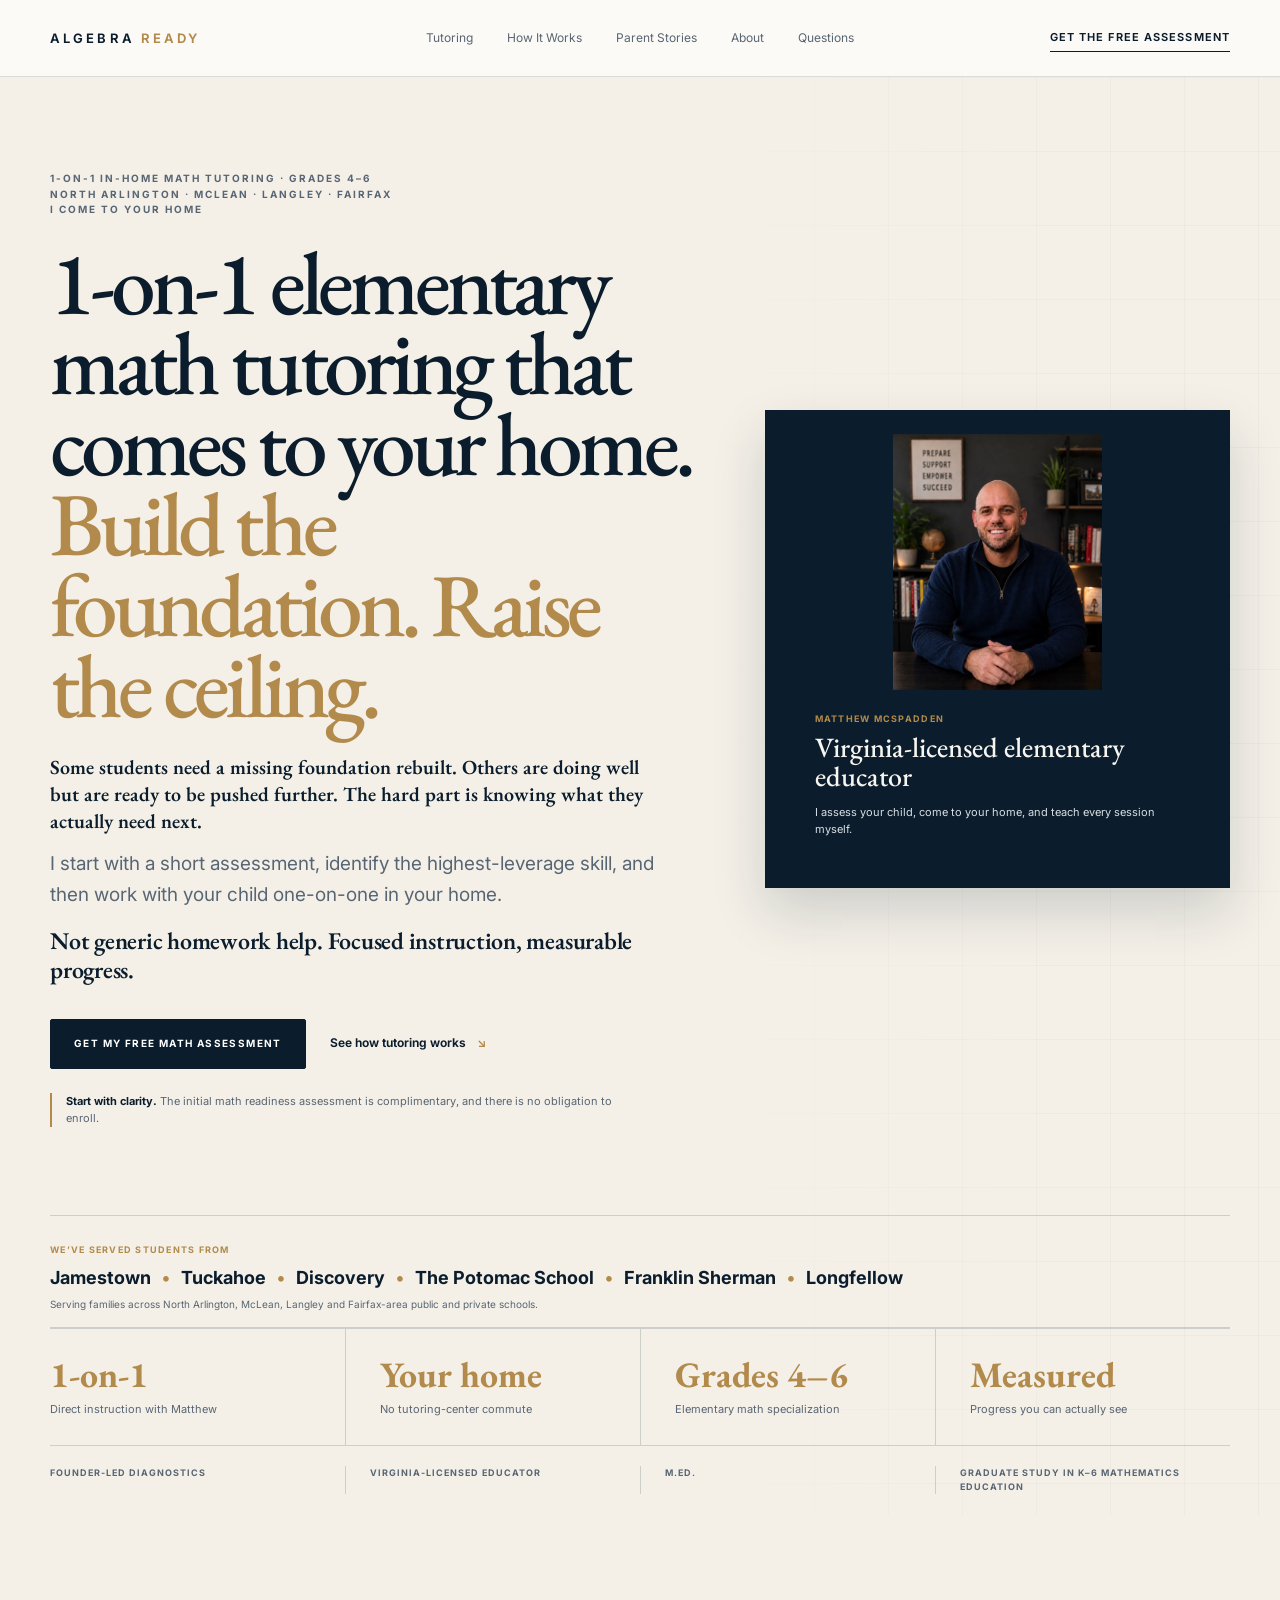
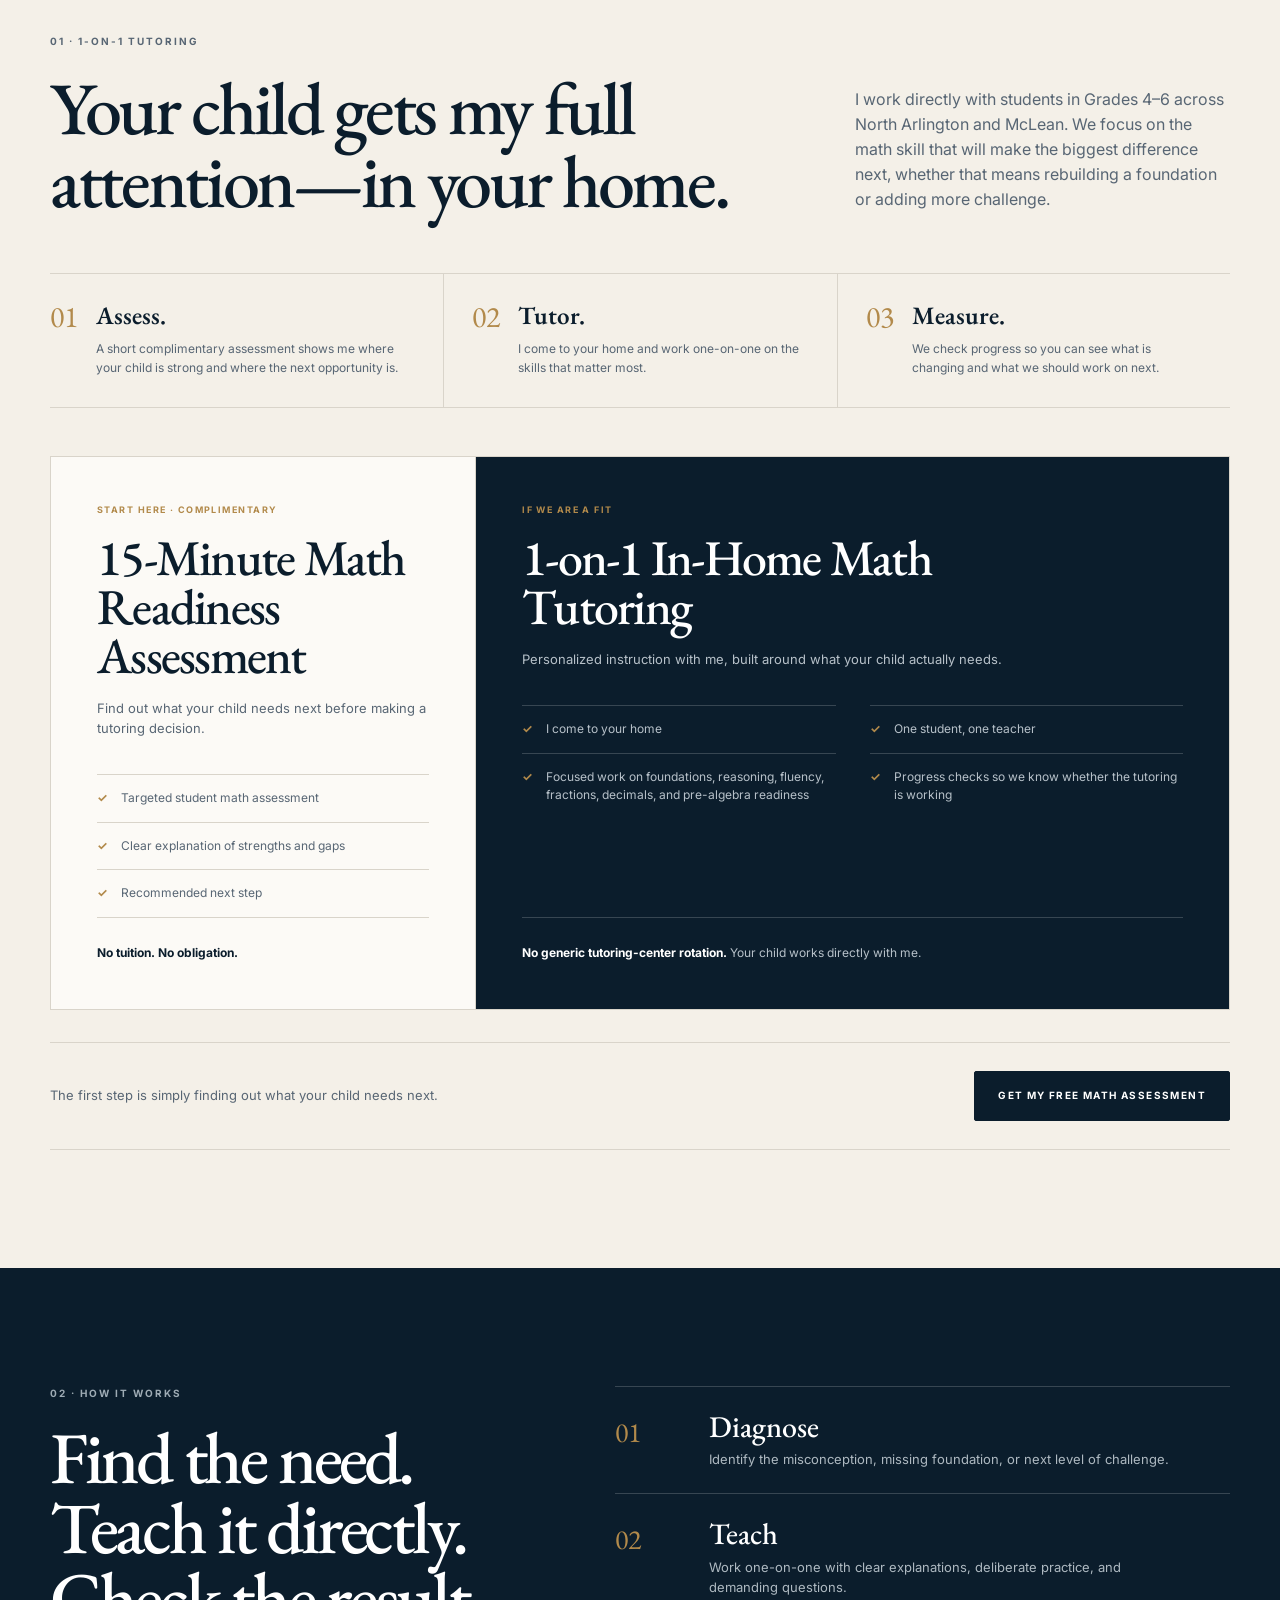
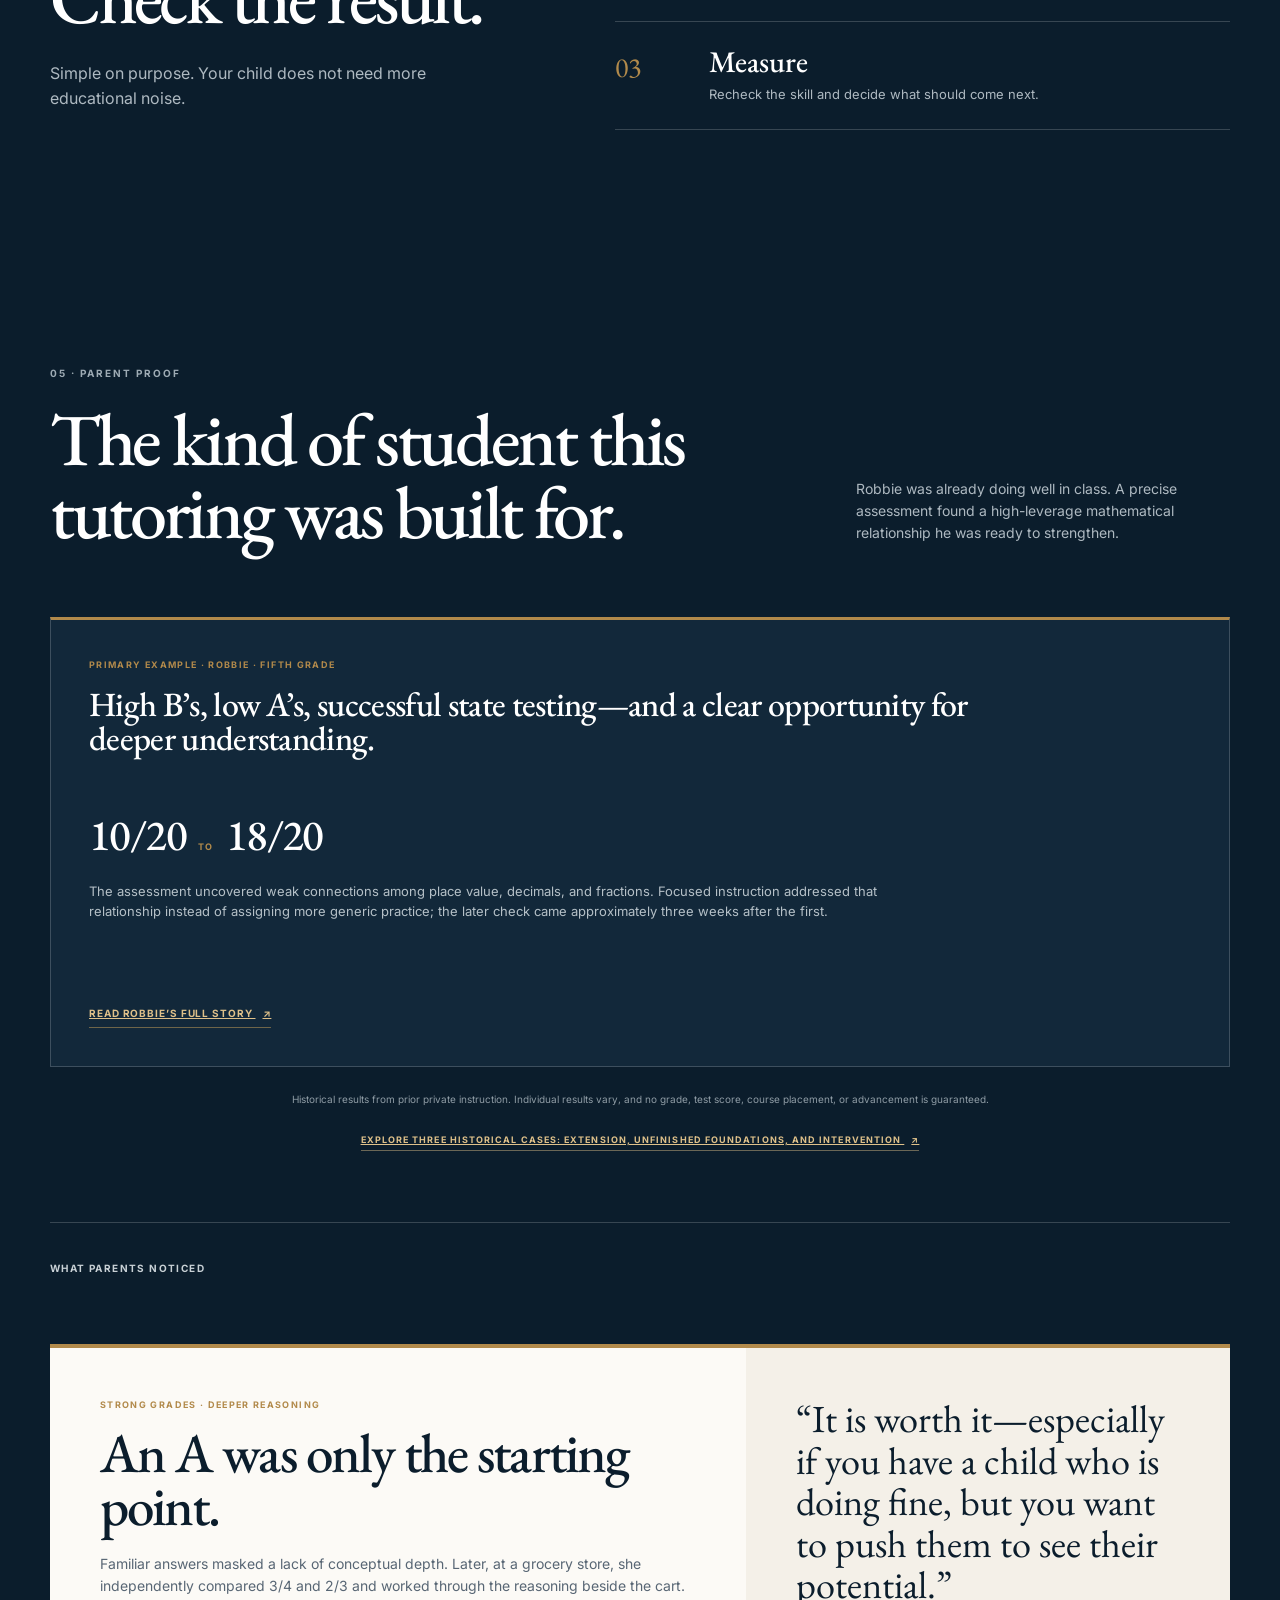
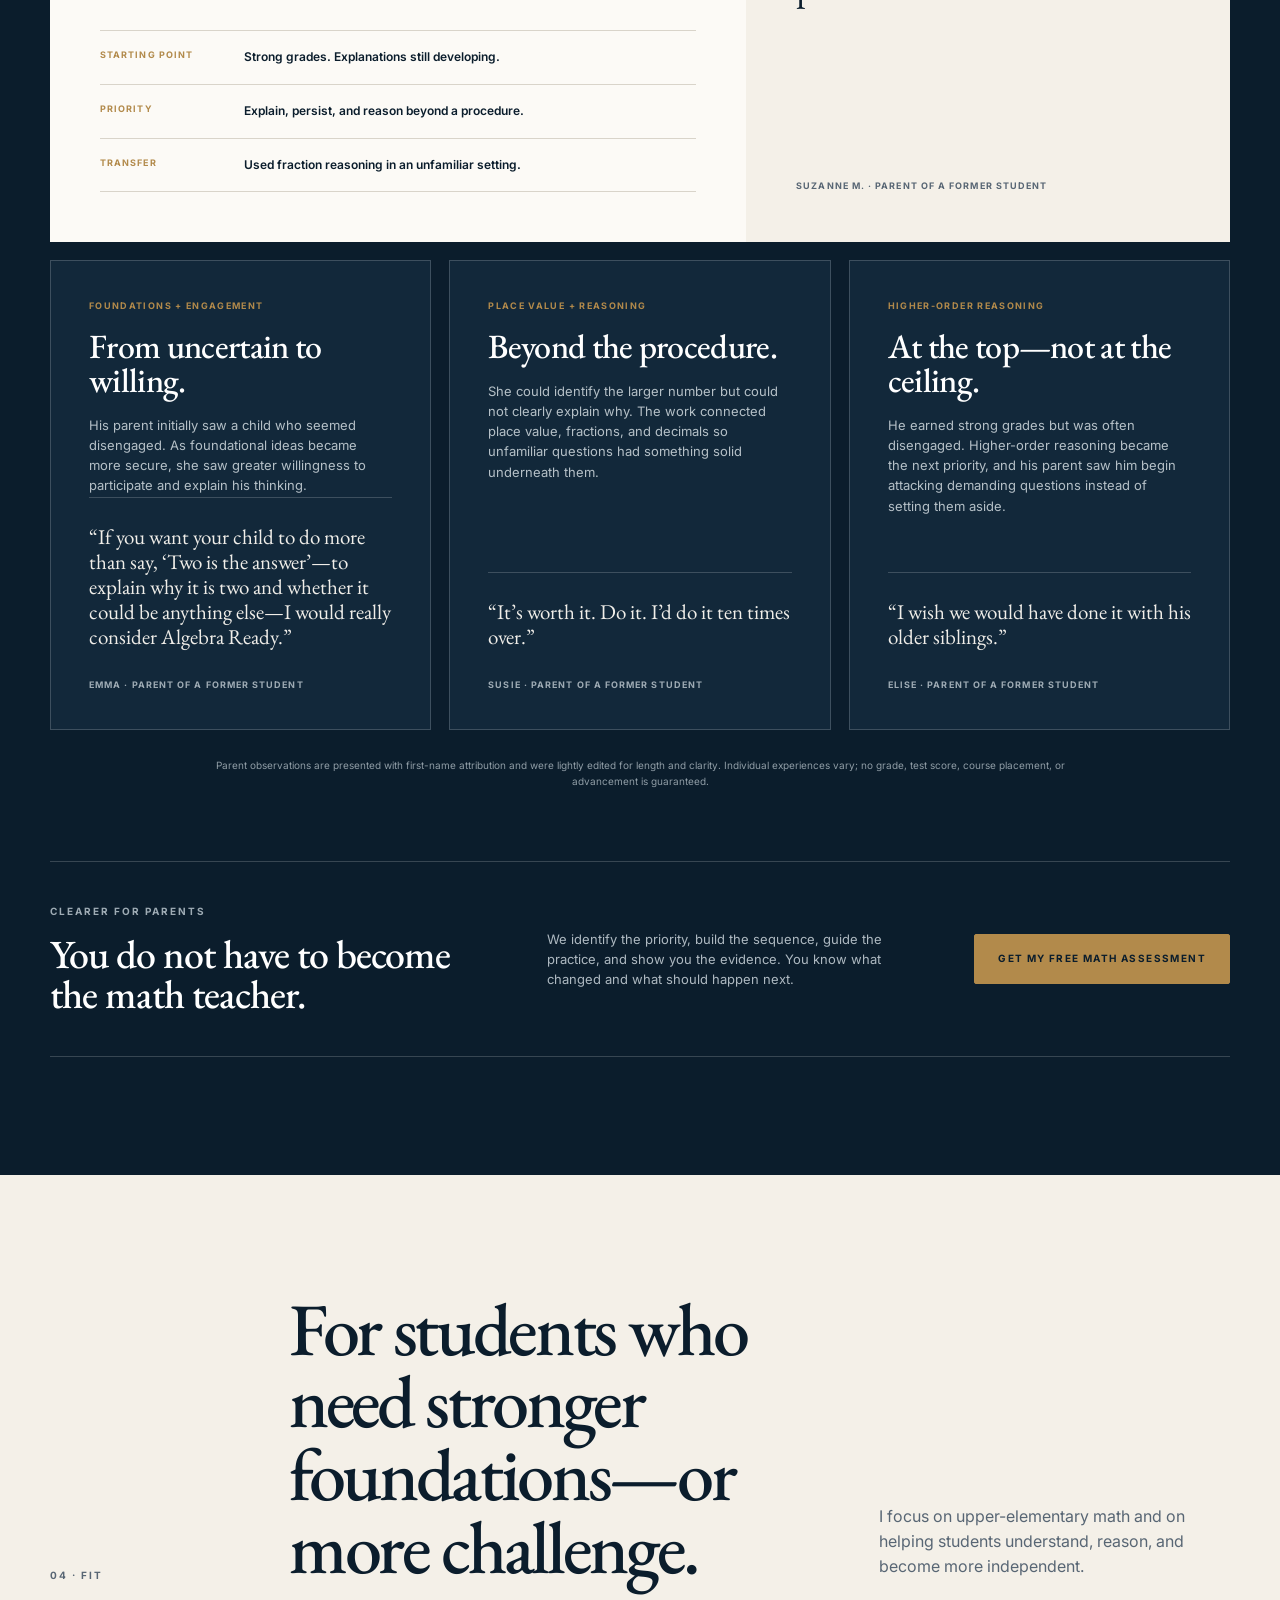
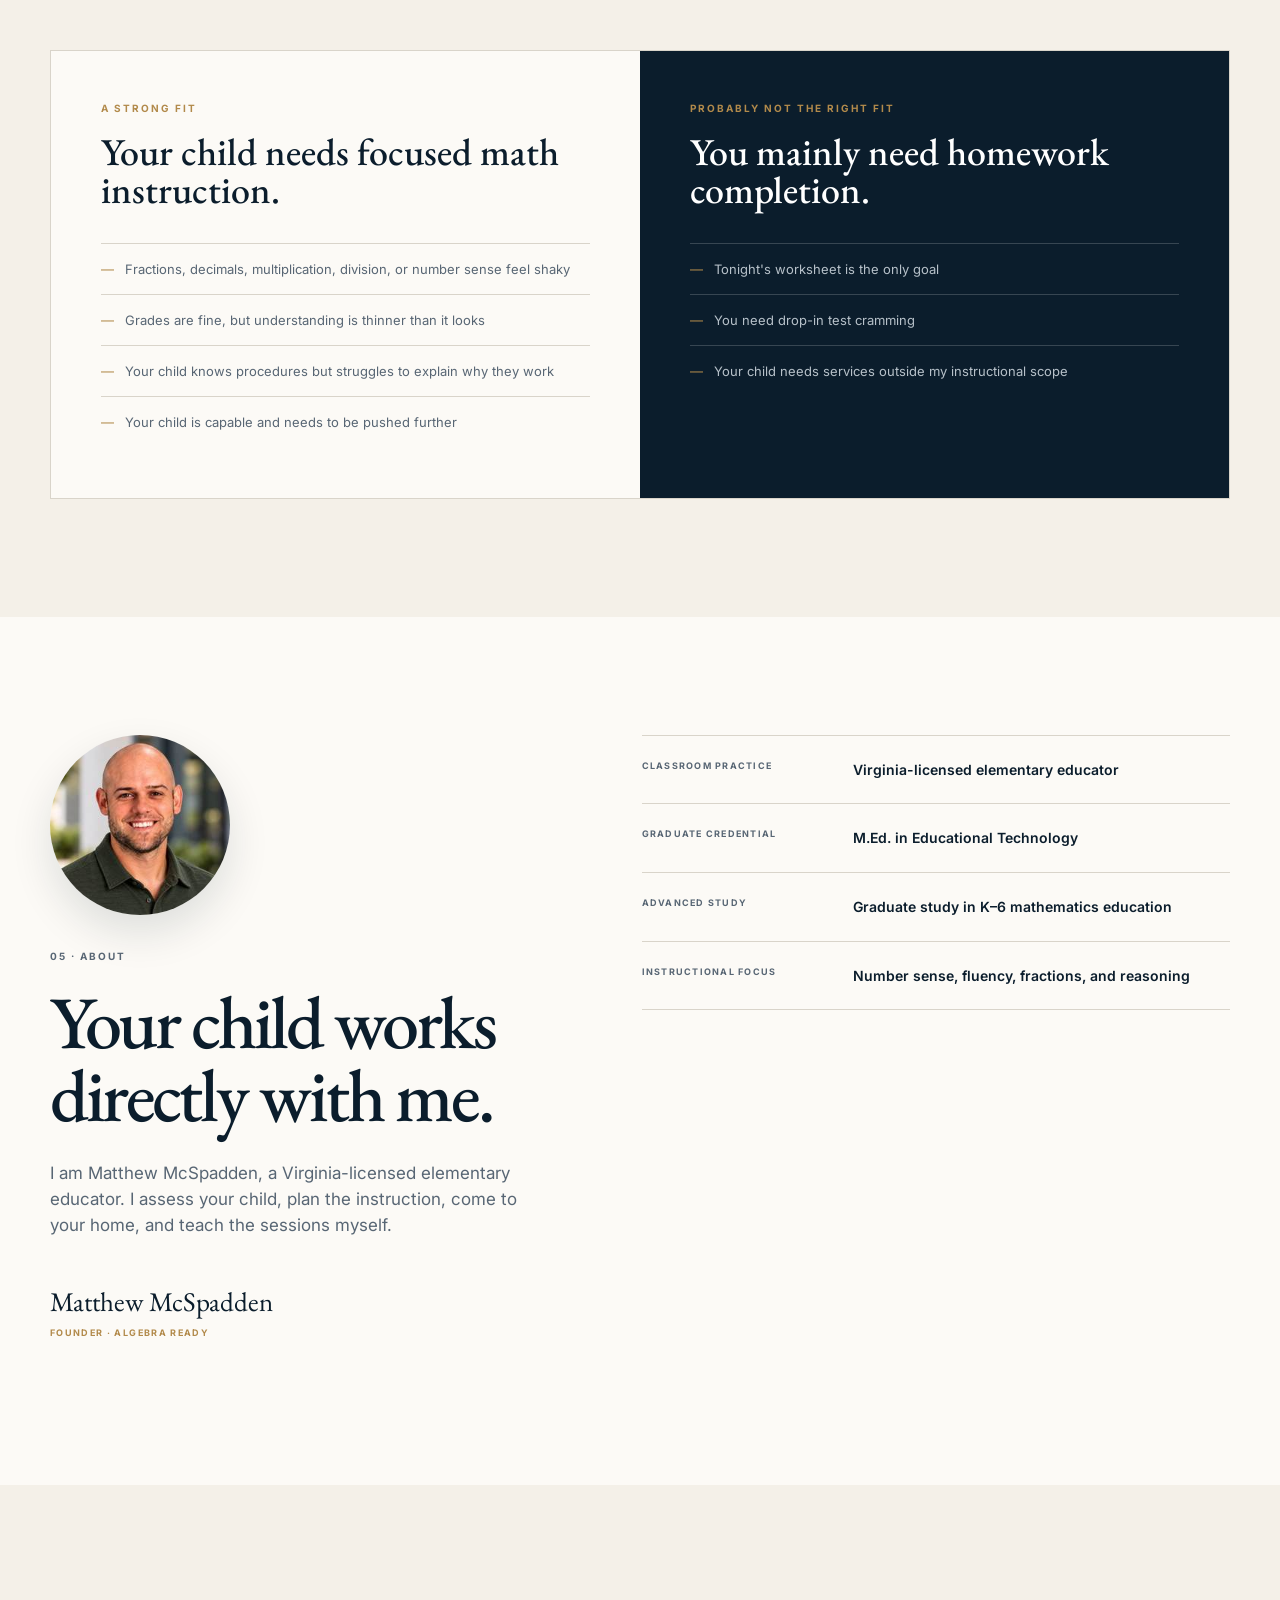
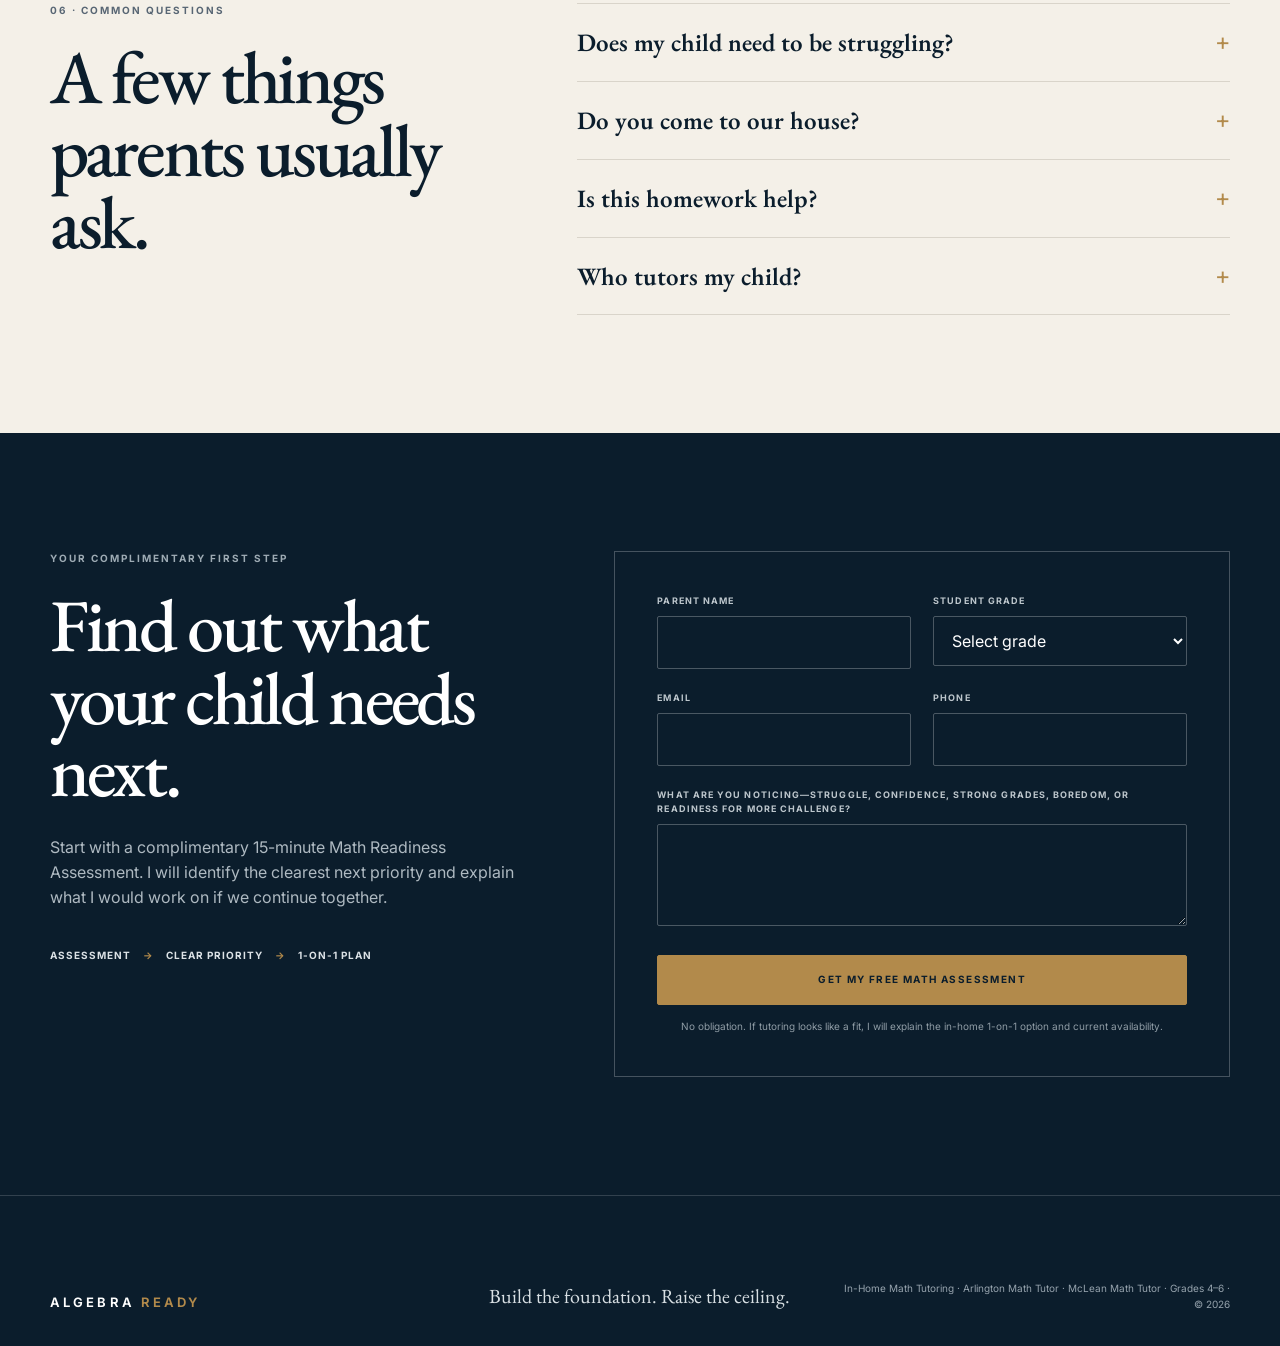
==== commit b764ae1c: "Strengthen local service schema and internal links" ====
--- a/index.html
+++ b/index.html
@@ -35,11 +35,15 @@
         "@context": "https://schema.org",
         "@graph": [
           {
-            "@type": "Organization",
+            "@type": ["Organization", "LocalBusiness"],
             "@id": "https://algebraready.io/#organization",
             "name": "Algebra Ready",
             "url": "https://algebraready.io/",
             "logo": "https://algebraready.io/favicon.svg",
+            "areaServed": [
+              {"@type": "City", "name": "Arlington", "addressRegion": "VA"},
+              {"@type": "Place", "name": "McLean", "addressRegion": "VA"}
+            ],
             "founder": {"@id": "https://algebraready.io/#matthew"}
           },
           {
@@ -54,6 +58,7 @@
             "@type": "Service",
             "@id": "https://algebraready.io/#service",
             "name": "1-on-1 In-Home Elementary Math Tutoring",
+            "url": "https://algebraready.io/in-home-math-tutoring.html",
             "provider": {"@id": "https://algebraready.io/#organization"},
             "areaServed": [
               {"@type": "City", "name": "Arlington", "addressRegion": "VA"},
@@ -74,7 +79,7 @@
           ><span>ALGEBRA</span> <em>READY</em></a
         >
         <nav class="desktop-nav" aria-label="Primary navigation">
-          <a href="#tutoring">Tutoring</a><a href="#method">How It Works</a
+          <a href="in-home-math-tutoring.html">Tutoring</a><a href="#method">How It Works</a
           ><a href="#stories">Parent Stories</a><a href="#about">About</a
           ><a href="#questions">Questions</a>
         </nav>
@@ -531,7 +536,7 @@
           ><span>ALGEBRA</span> <em>READY</em></a
         >
         <p>Build the foundation. Raise the ceiling.</p>
-        <p>1-on-1 in-home math tutoring · Grades 4–6 · North Arlington & McLean · © 2026</p>
+        <p><a href="in-home-math-tutoring.html">In-Home Math Tutoring</a> · <a href="arlington-math-tutor.html">Arlington Math Tutor</a> · <a href="mclean-math-tutor.html">McLean Math Tutor</a> · Grades 4–6 · © 2026</p>
       </div>
     </footer>
     <script>
--- a/styles.css
+++ b/styles.css
@@ -2791,3 +2791,15 @@
     padding-right: 20px;
   }
 }
+
+
+.footer-inner p a {
+  color: inherit;
+  text-decoration: none;
+}
+
+.footer-inner p a:hover,
+.footer-inner p a:focus-visible {
+  color: white;
+  text-decoration: underline;
+}
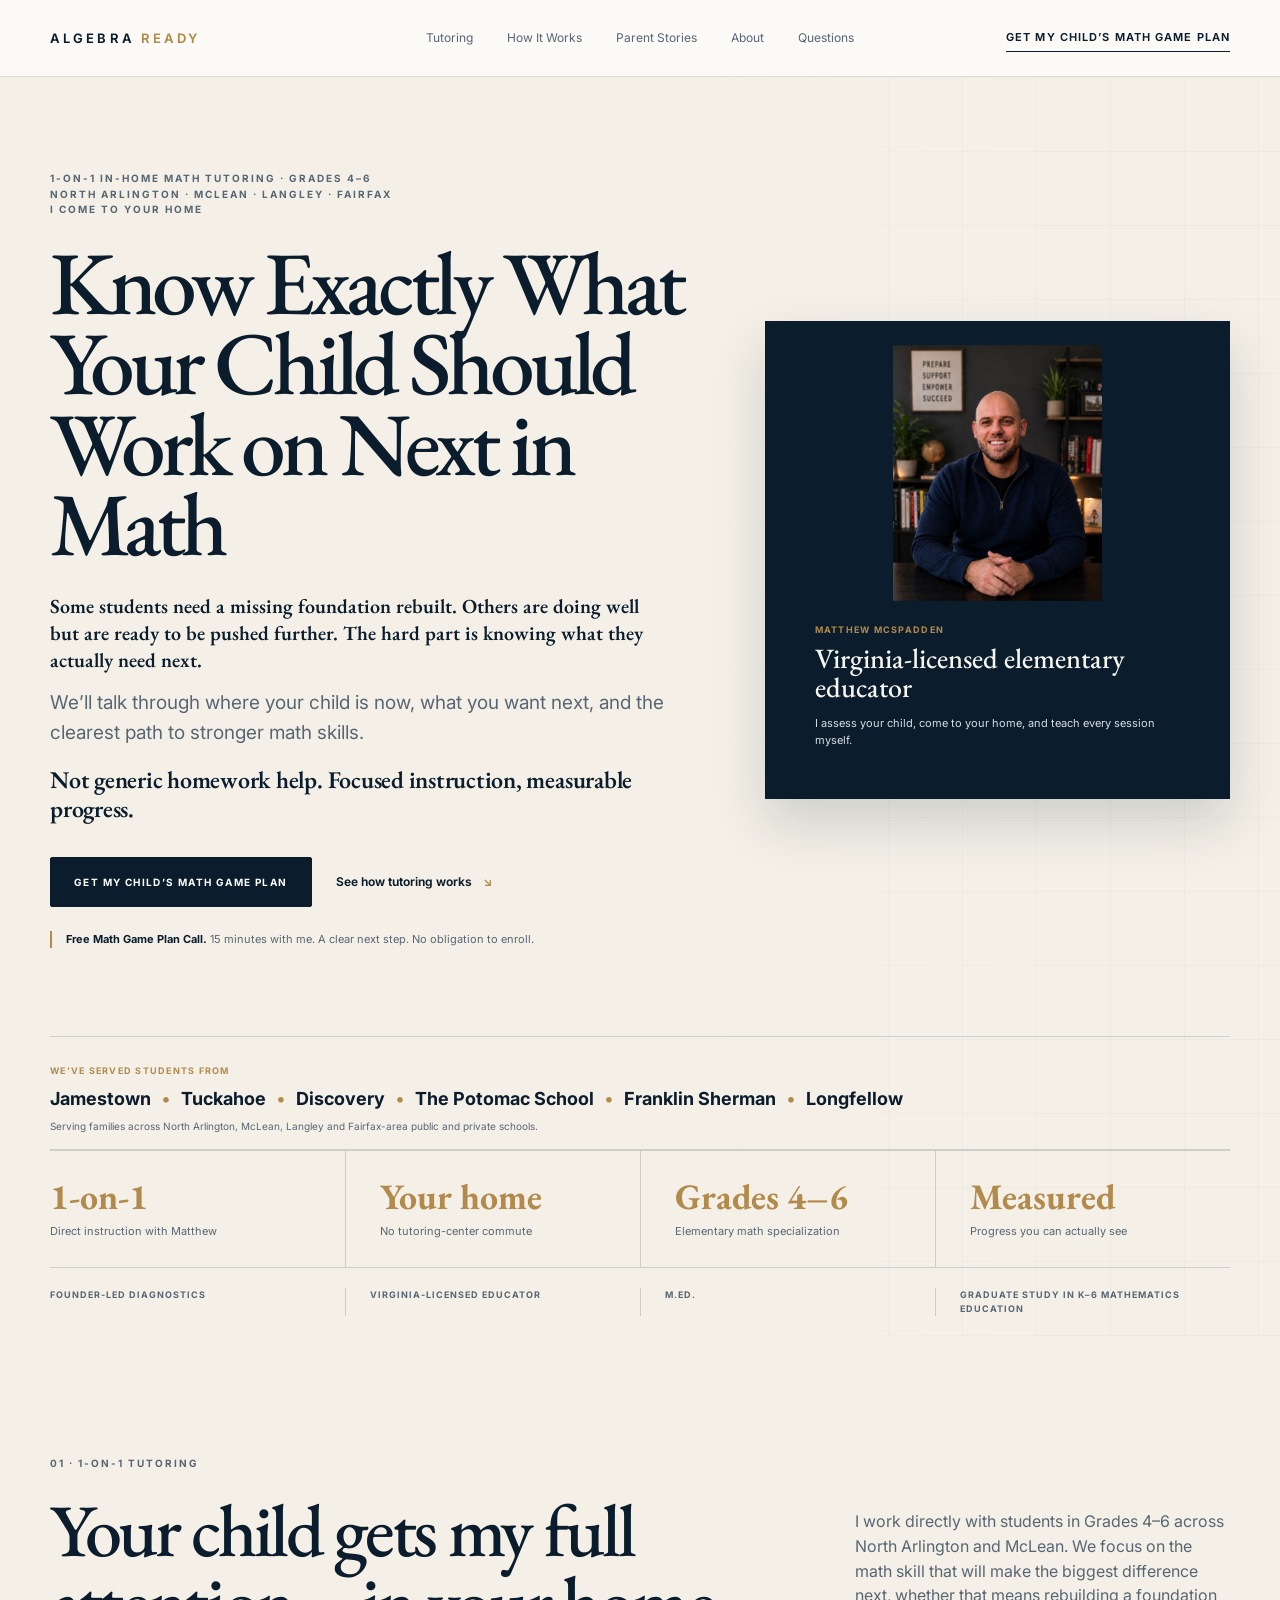
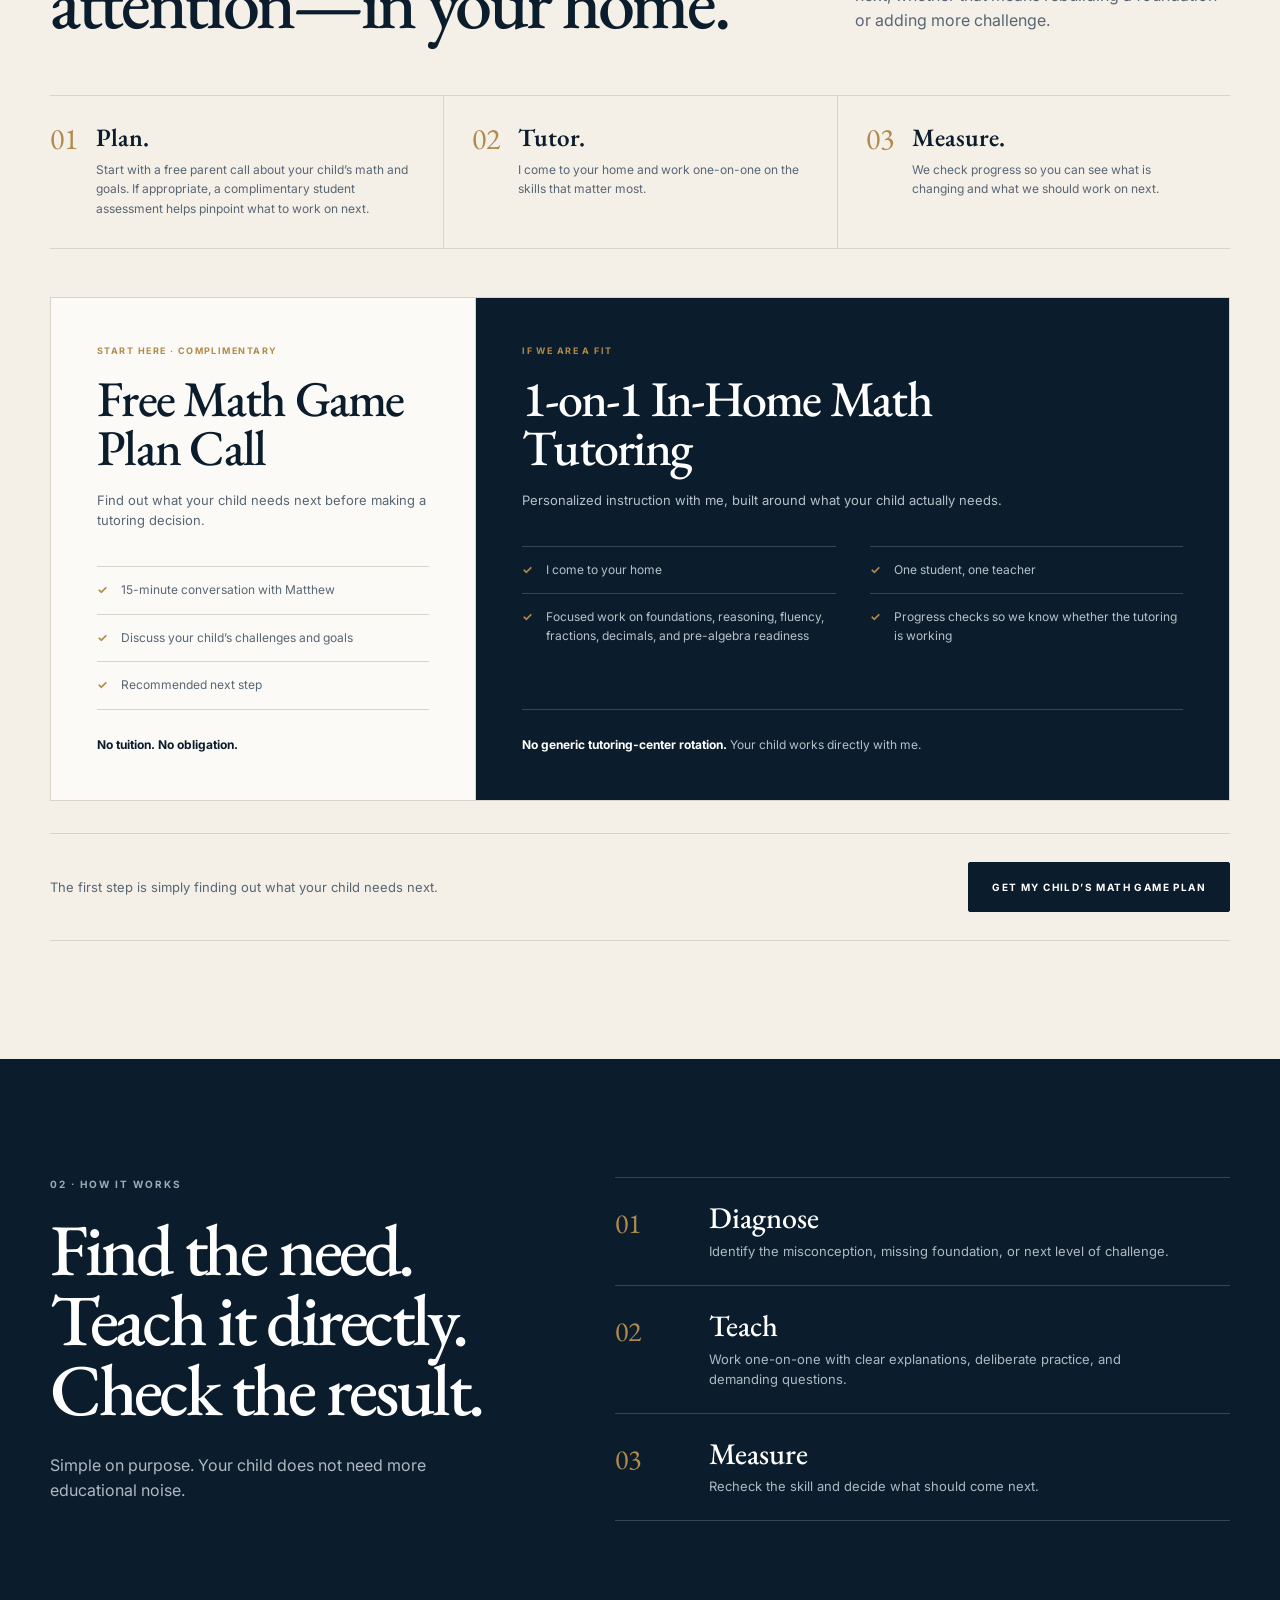
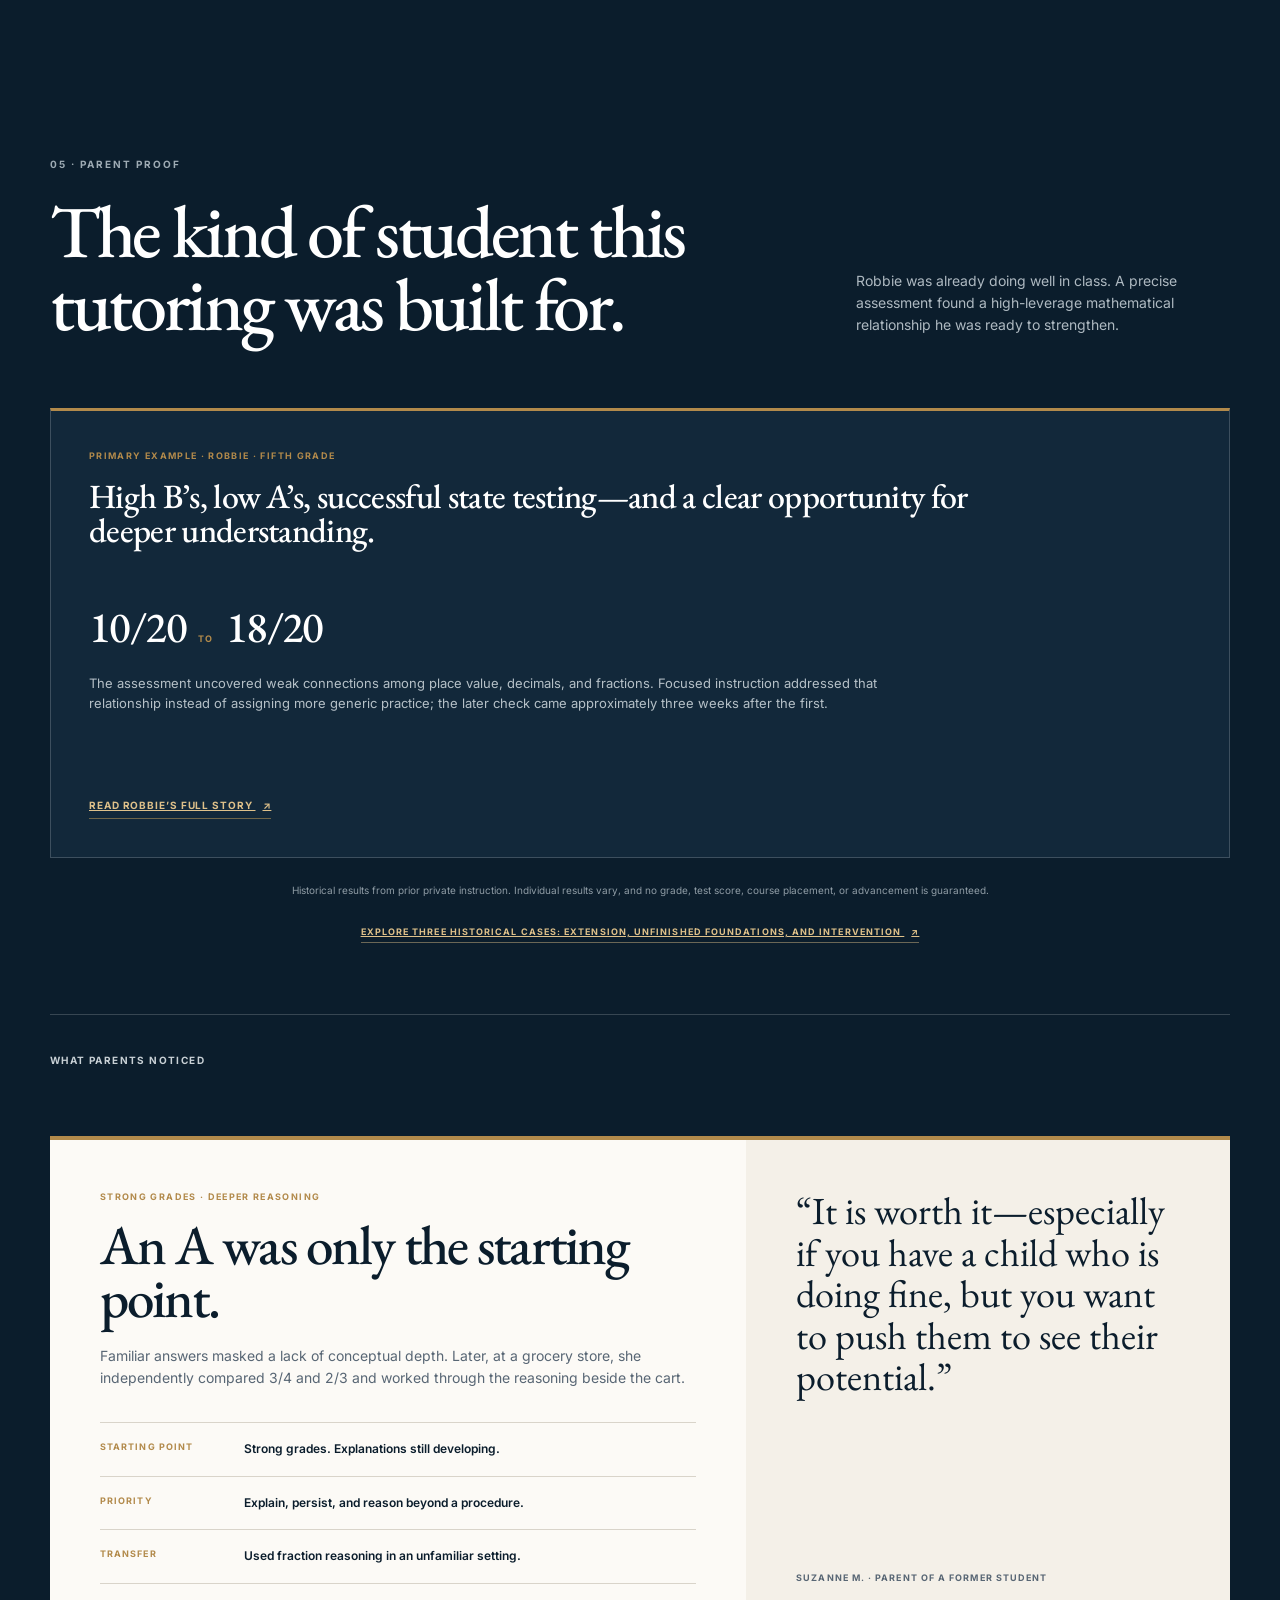
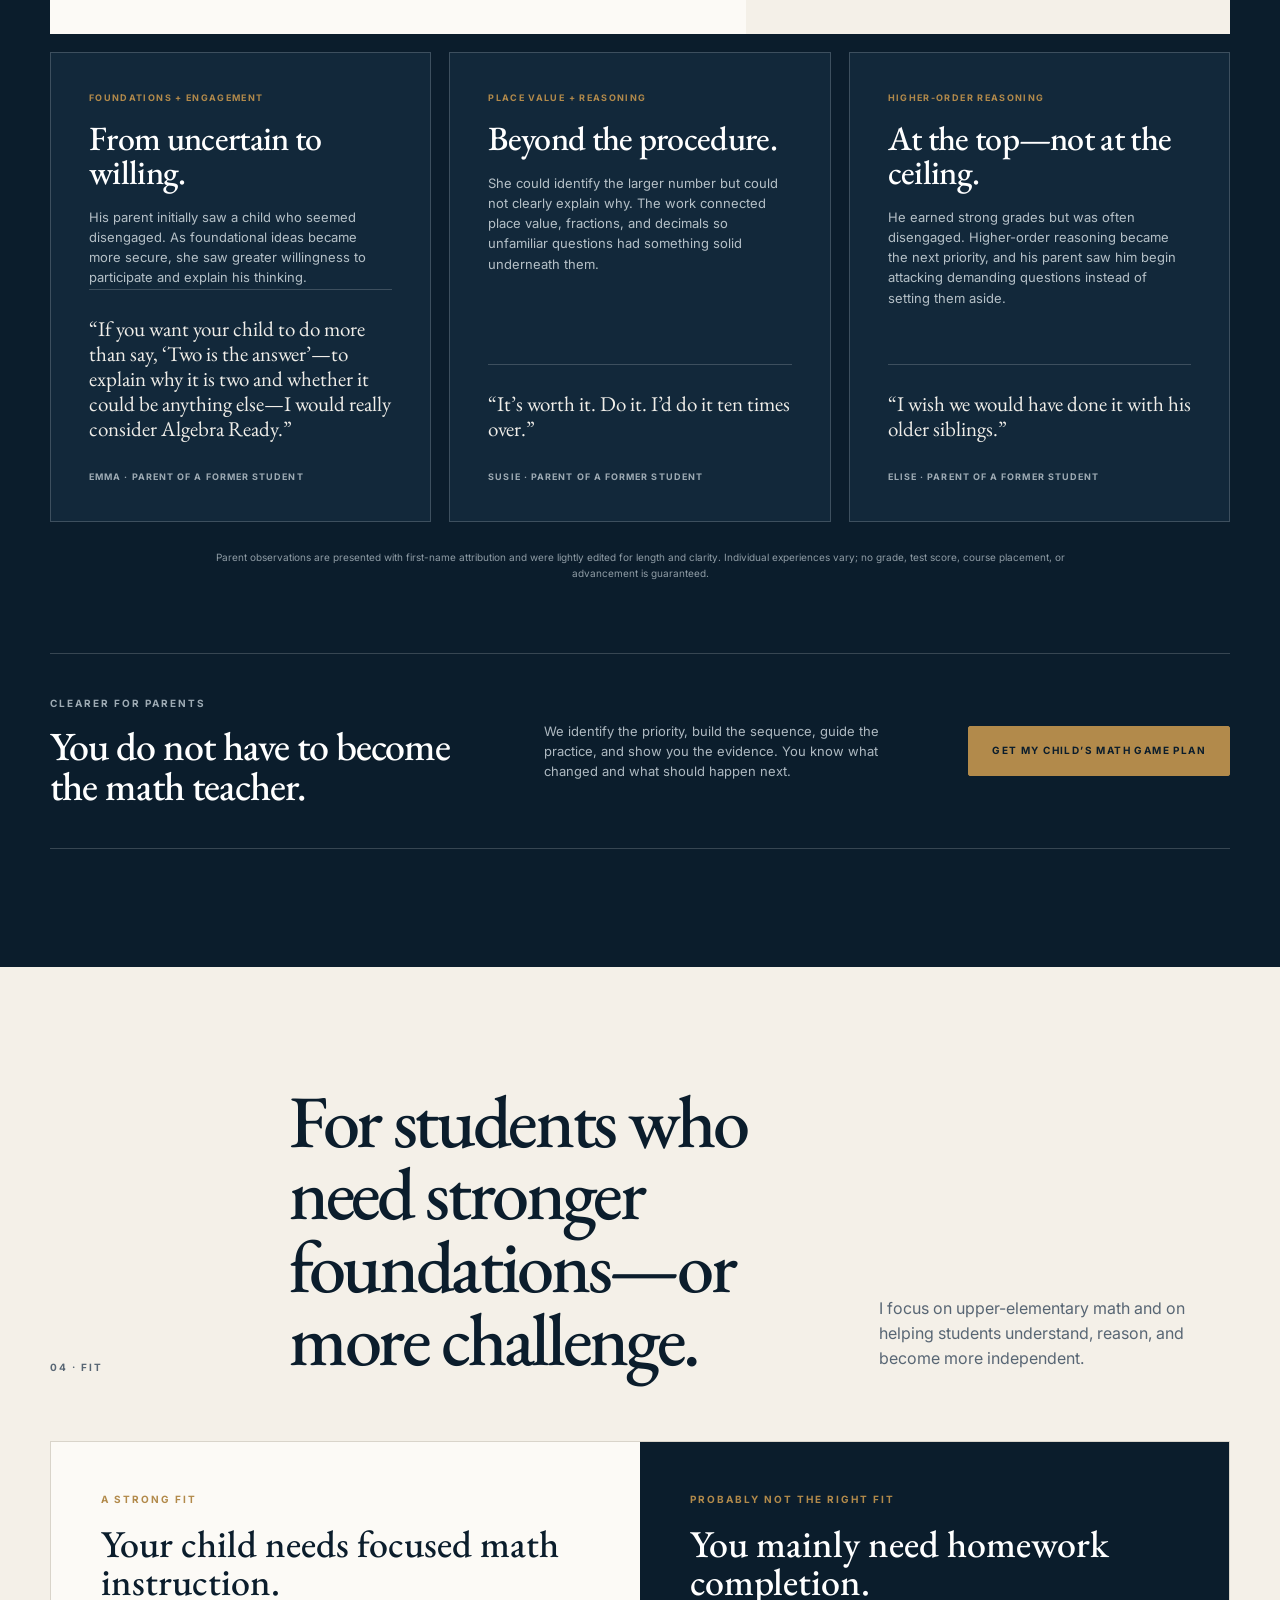
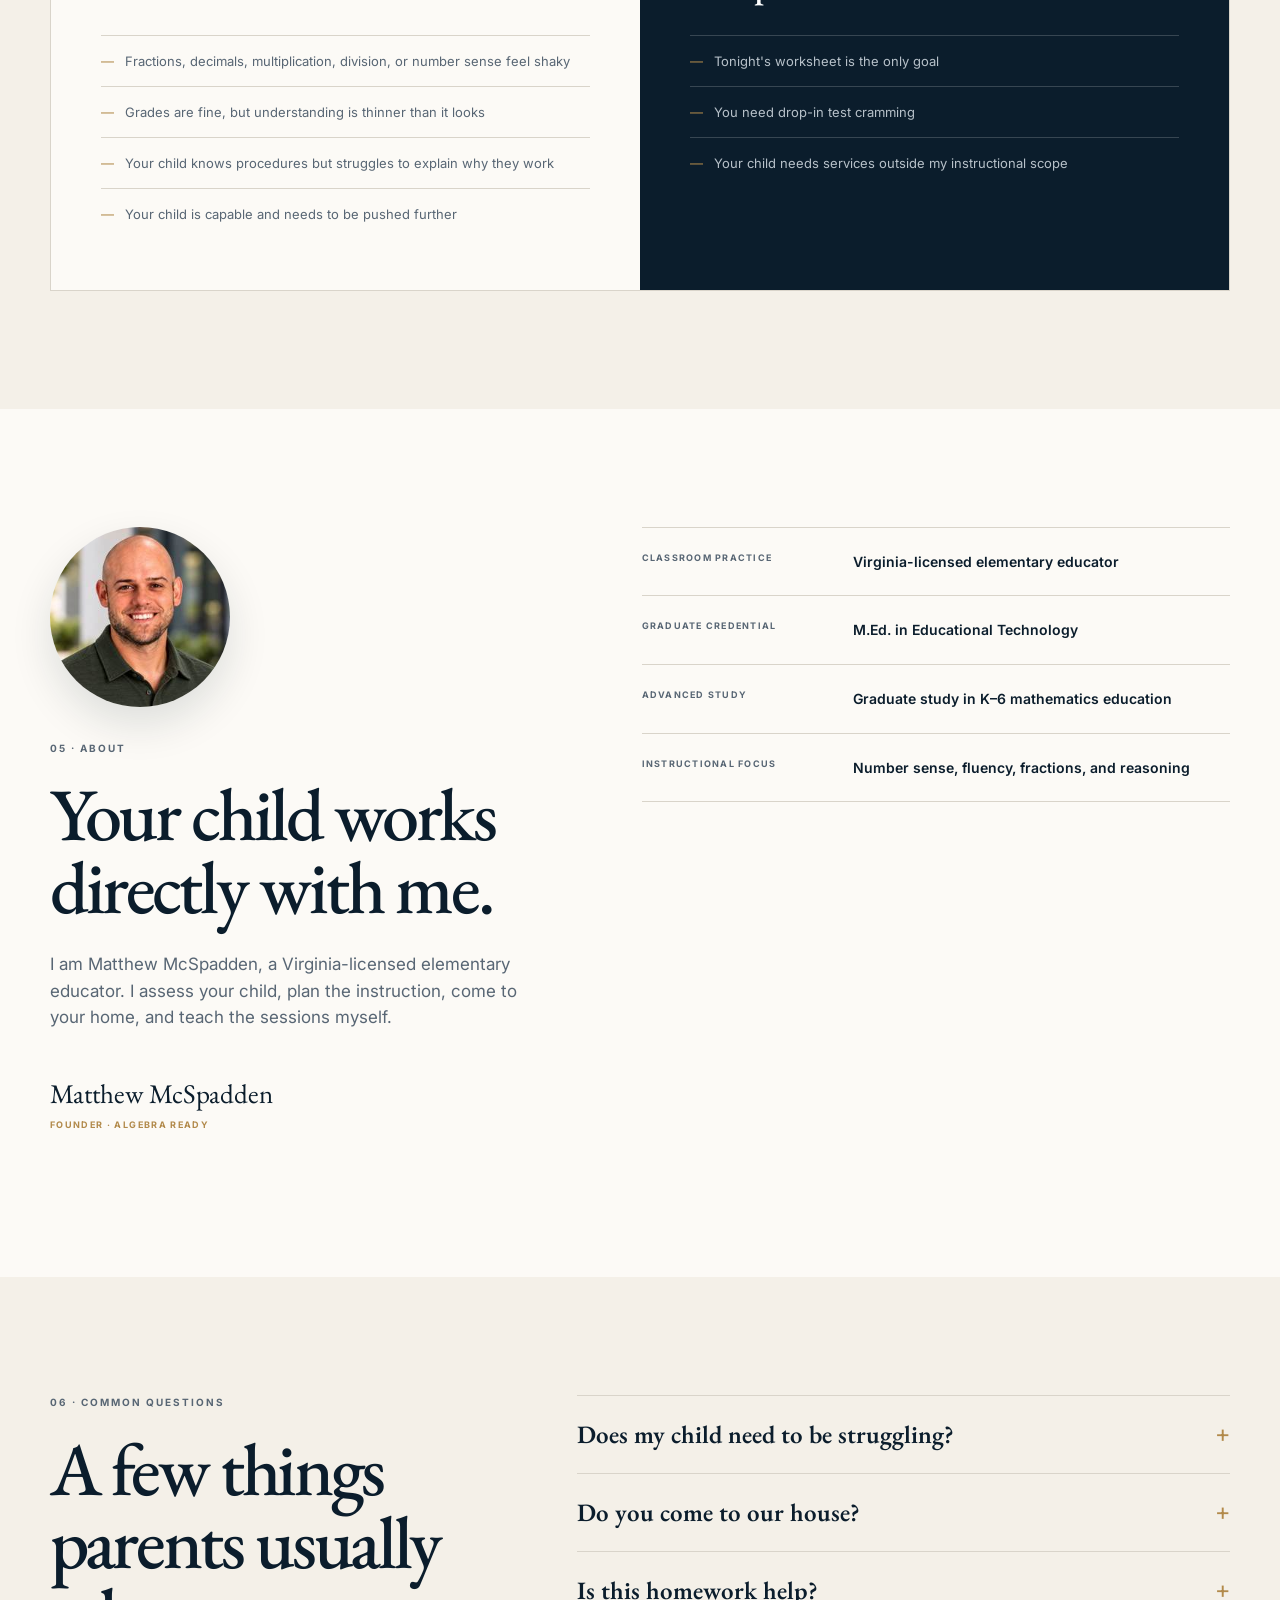
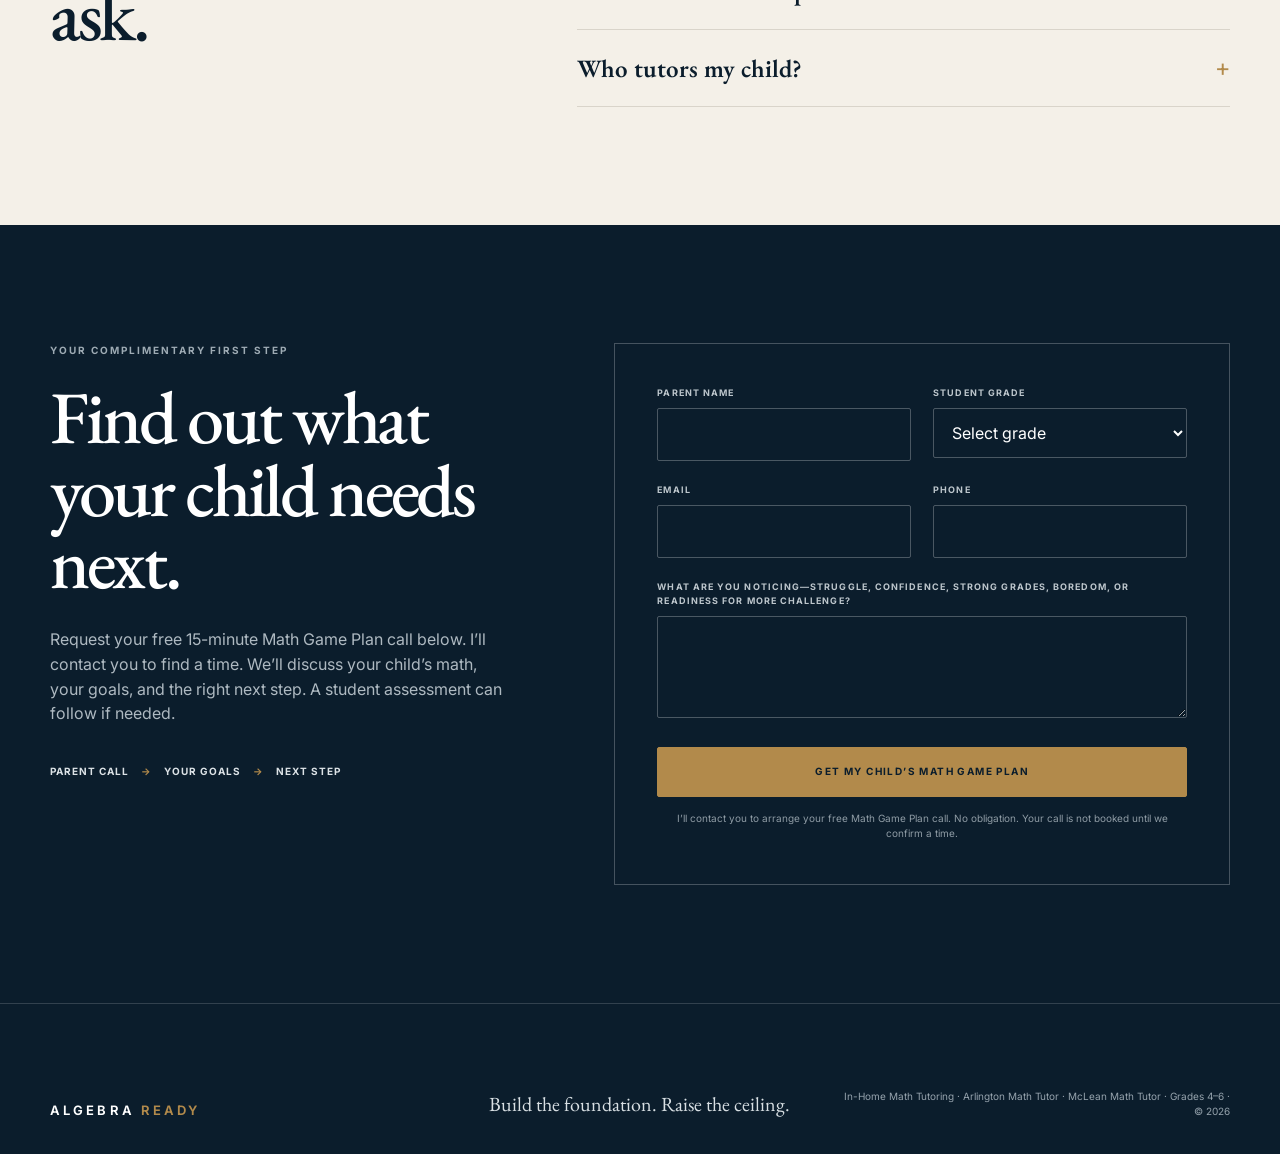
==== commit 18b3a896: "Unify website around the free Math Game Plan call" ====
--- a/index.html
+++ b/index.html
@@ -83,7 +83,7 @@
           ><a href="#stories">Parent Stories</a><a href="#about">About</a
           ><a href="#questions">Questions</a>
         </nav>
-        <a class="header-cta" href="#review">Get the free assessment</a>
+        <a class="header-cta" href="#review">Get My Child’s Math Game Plan</a>
       </div>
     </header>
     <main id="main">
@@ -97,8 +97,7 @@
               I come to your home
             </p>
             <h1>
-              1-on-1 elementary math tutoring that comes to your home.
-              <em>Build the foundation. Raise the ceiling.</em>
+              Know Exactly What Your Child Should Work on Next in Math
             </h1>
             <p class="hero-empathy">
               Some students need a missing foundation rebuilt. Others are doing
@@ -106,19 +105,19 @@
               what they actually need next.
             </p>
             <p class="hero-lead">
-              I start with a short assessment, identify the highest-leverage
-              skill, and then work with your child one-on-one in your home.
+              We’ll talk through where your child is now, what you want next,
+              and the clearest path to stronger math skills.
             </p>
             <p class="hero-outcome">
               Not generic homework help. Focused instruction, measurable progress.
             </p>
             <div class="hero-actions">
-              <a class="button button-primary" href="#review">Get My Free Math Assessment</a>
+              <a class="button button-primary" href="#review">Get My Child’s Math Game Plan</a>
               <a class="text-link" href="#tutoring">See how tutoring works <span aria-hidden="true">↘</span></a>
             </div>
             <p class="hero-note">
-              <strong>Start with clarity.</strong> The initial math readiness
-              assessment is complimentary, and there is no obligation to enroll.
+              <strong>Free Math Game Plan Call.</strong> 15 minutes with me.
+              A clear next step. No obligation to enroll.
             </p>
           </div>
           <aside class="readiness-card hero-profile-card" aria-label="About Matthew McSpadden">
@@ -178,17 +177,17 @@
               adding more challenge.
             </p>
           </div>
-          <ol class="simple-plan" aria-label="Three steps from assessment to progress">
-            <li><span aria-hidden="true">01</span><div><h3>Assess.</h3><p>A short complimentary assessment shows me where your child is strong and where the next opportunity is.</p></div></li>
+          <ol class="simple-plan" aria-label="Three steps from conversation to progress">
+            <li><span aria-hidden="true">01</span><div><h3>Plan.</h3><p>Start with a free parent call about your child’s math and goals. If appropriate, a complimentary student assessment helps pinpoint what to work on next.</p></div></li>
             <li><span aria-hidden="true">02</span><div><h3>Tutor.</h3><p>I come to your home and work one-on-one on the skills that matter most.</p></div></li>
             <li><span aria-hidden="true">03</span><div><h3>Measure.</h3><p>We check progress so you can see what is changing and what we should work on next.</p></div></li>
           </ol>
           <div class="offer-path">
             <article class="offer-step review-step">
               <p class="offer-step-label">Start here · Complimentary</p>
-              <h3>15-Minute Math Readiness Assessment</h3>
+              <h3>Free Math Game Plan Call</h3>
               <p class="offer-step-intro">Find out what your child needs next before making a tutoring decision.</p>
-              <ul><li>Targeted student math assessment</li><li>Clear explanation of strengths and gaps</li><li>Recommended next step</li></ul>
+              <ul><li>15-minute conversation with Matthew</li><li>Discuss your child’s challenges and goals</li><li>Recommended next step</li></ul>
               <p class="offer-step-footer"><strong>No tuition. No obligation.</strong></p>
             </article>
             <article class="offer-step academy-step">
@@ -206,7 +205,7 @@
           </div>
           <div class="offer-conversion">
             <p>The first step is simply finding out what your child needs next.</p>
-            <a class="button button-primary" href="#review">Get My Free Math Assessment</a>
+            <a class="button button-primary" href="#review">Get My Child’s Math Game Plan</a>
           </div>
         </div>
       </section>
@@ -371,7 +370,7 @@
               happen next.
             </p>
             <a class="button button-gold" href="#review"
-              >Get My Free Math Assessment</a
+              >Get My Child’s Math Game Plan</a
             >
           </div>
         </div>
@@ -466,12 +465,12 @@
             <p class="section-index light">Your complimentary first step</p>
             <h2>Find out what your child needs next.</h2>
             <p>
-              Start with a complimentary 15-minute Math Readiness Assessment.
-              I will identify the clearest next priority and explain what I would
-              work on if we continue together.
+              Request your free 15-minute Math Game Plan call below. I’ll contact
+              you to find a time. We’ll discuss your child’s math, your goals,
+              and the right next step. A student assessment can follow if needed.
             </p>
             <div class="review-sequence">
-              <span>Assessment</span><i aria-hidden="true">→</i><span>Clear priority</span><i aria-hidden="true">→</i><span>1-on-1 plan</span>
+              <span>Parent call</span><i aria-hidden="true">→</i><span>Your goals</span><i aria-hidden="true">→</i><span>Next step</span>
             </div>
           </div>
           <form
@@ -521,10 +520,10 @@
                 required=""
               ></textarea></label
             ><button class="button button-gold" type="submit">
-              Get My Free Math Assessment
+              Get My Child’s Math Game Plan
             </button>
             <p class="form-note" id="review-form-status" aria-live="polite">
-              No obligation. If tutoring looks like a fit, I will explain the in-home 1-on-1 option and current availability.
+              I’ll contact you to arrange your free Math Game Plan call. No obligation. Your call is not booked until we confirm a time.
             </p>
           </form>
         </div>
@@ -575,19 +574,19 @@
 
             form.reset();
             status.textContent =
-              "Request received. Matthew will follow up with you shortly.";
+              "Request sent. Matthew will contact you to arrange your free Math Game Plan call. Your call is not booked yet.";
             button.textContent = "Request Sent";
           } catch (error) {
             status.textContent =
               "Something went wrong. Please try again or contact Matthew directly.";
-            button.textContent = "Get My Free Math Assessment";
+            button.textContent = "Get My Child’s Math Game Plan";
           } finally {
             button.disabled = false;
             window.setTimeout(() => {
               if (button.textContent === "Request Sent") {
-                button.textContent = "Get My Free Math Assessment";
+                button.textContent = "Get My Child’s Math Game Plan";
               }
-              if (status.textContent.includes("Request received")) {
+              if (status.textContent.includes("Request sent")) {
                 status.textContent = defaultStatus;
               }
             }, 8000);
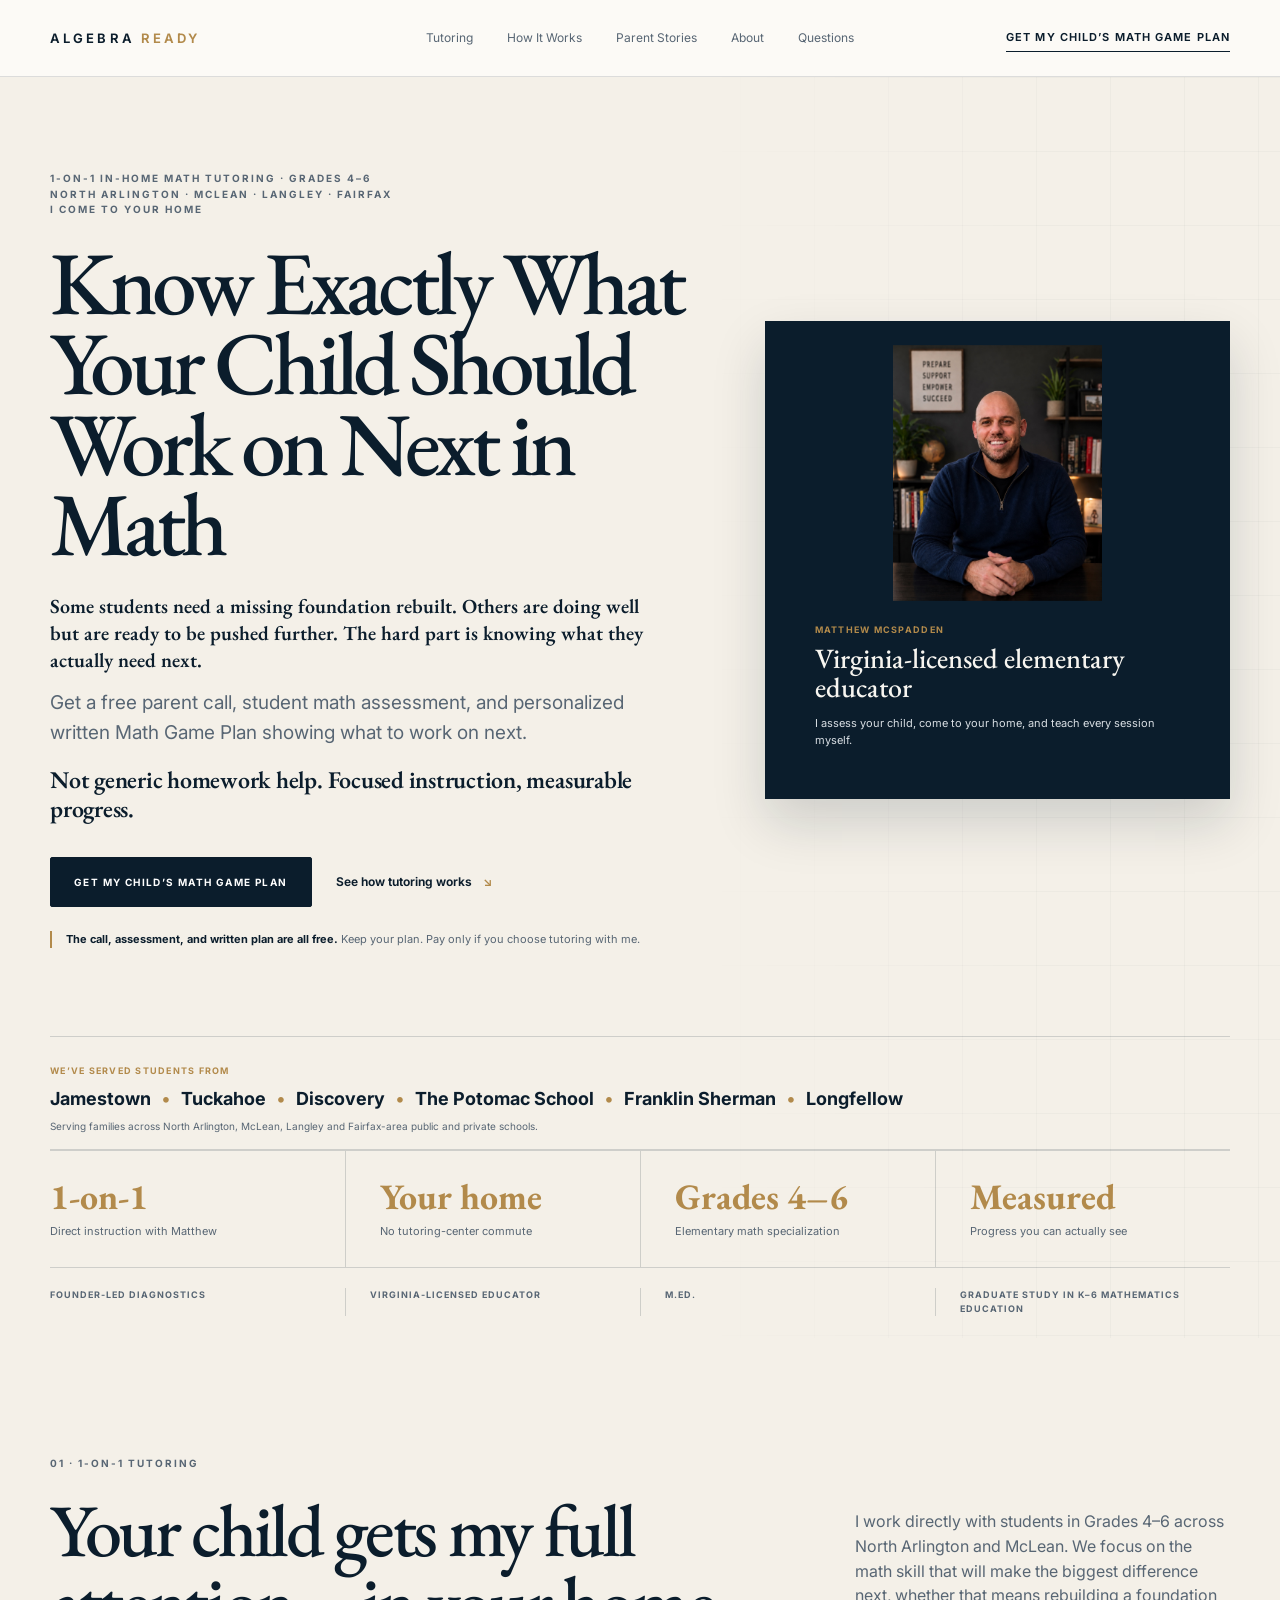
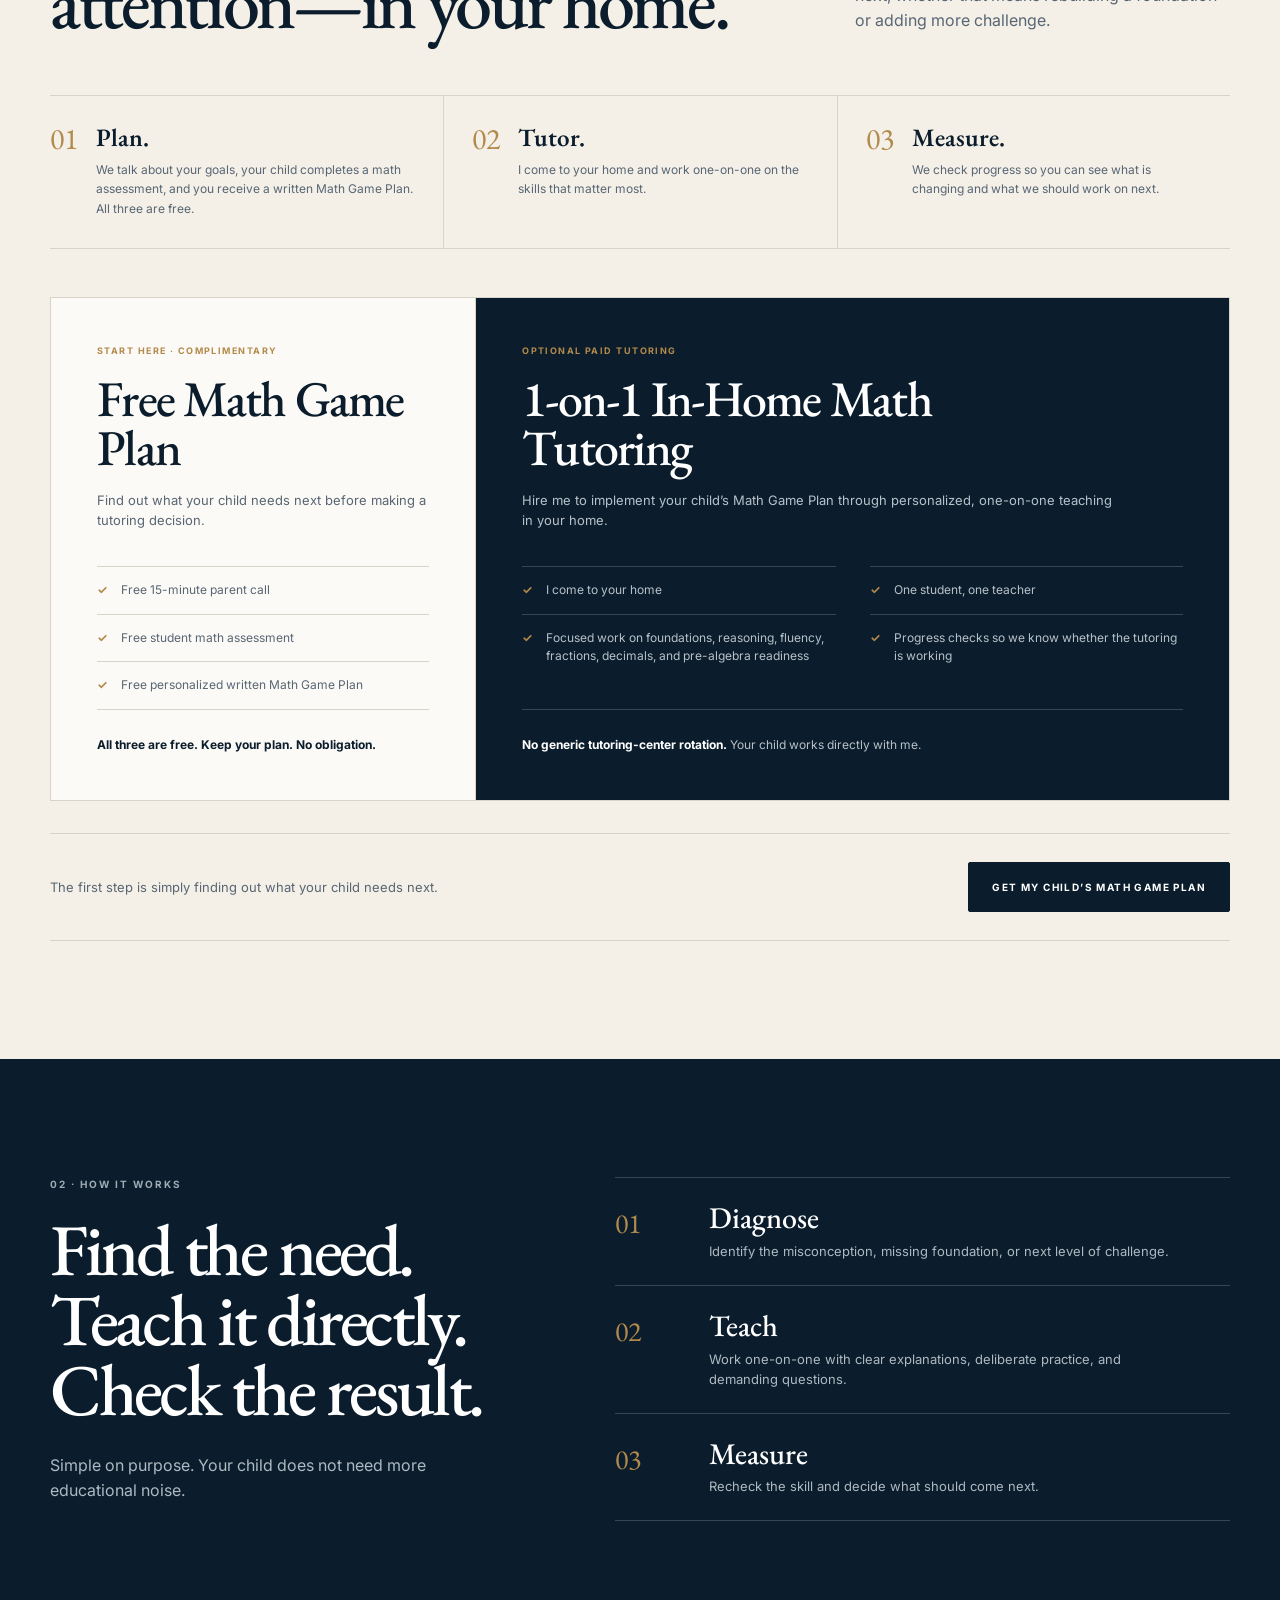
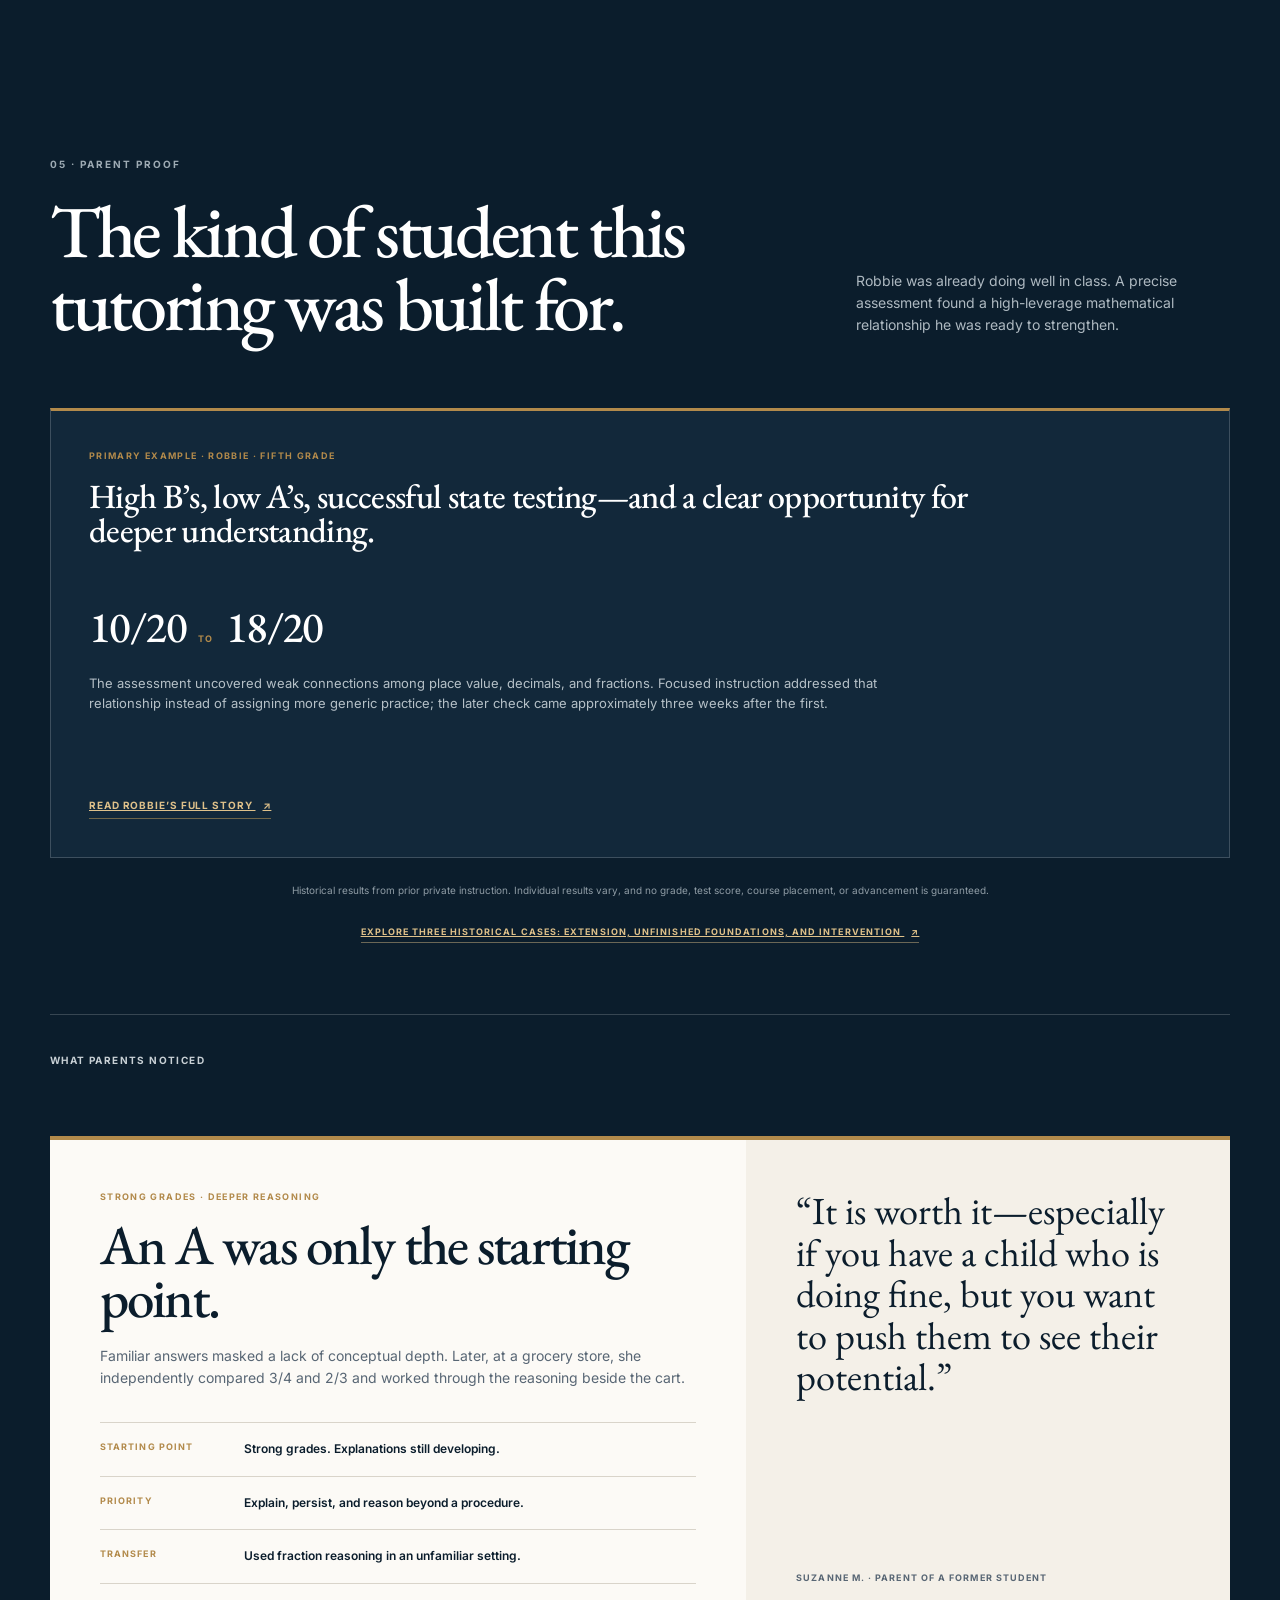
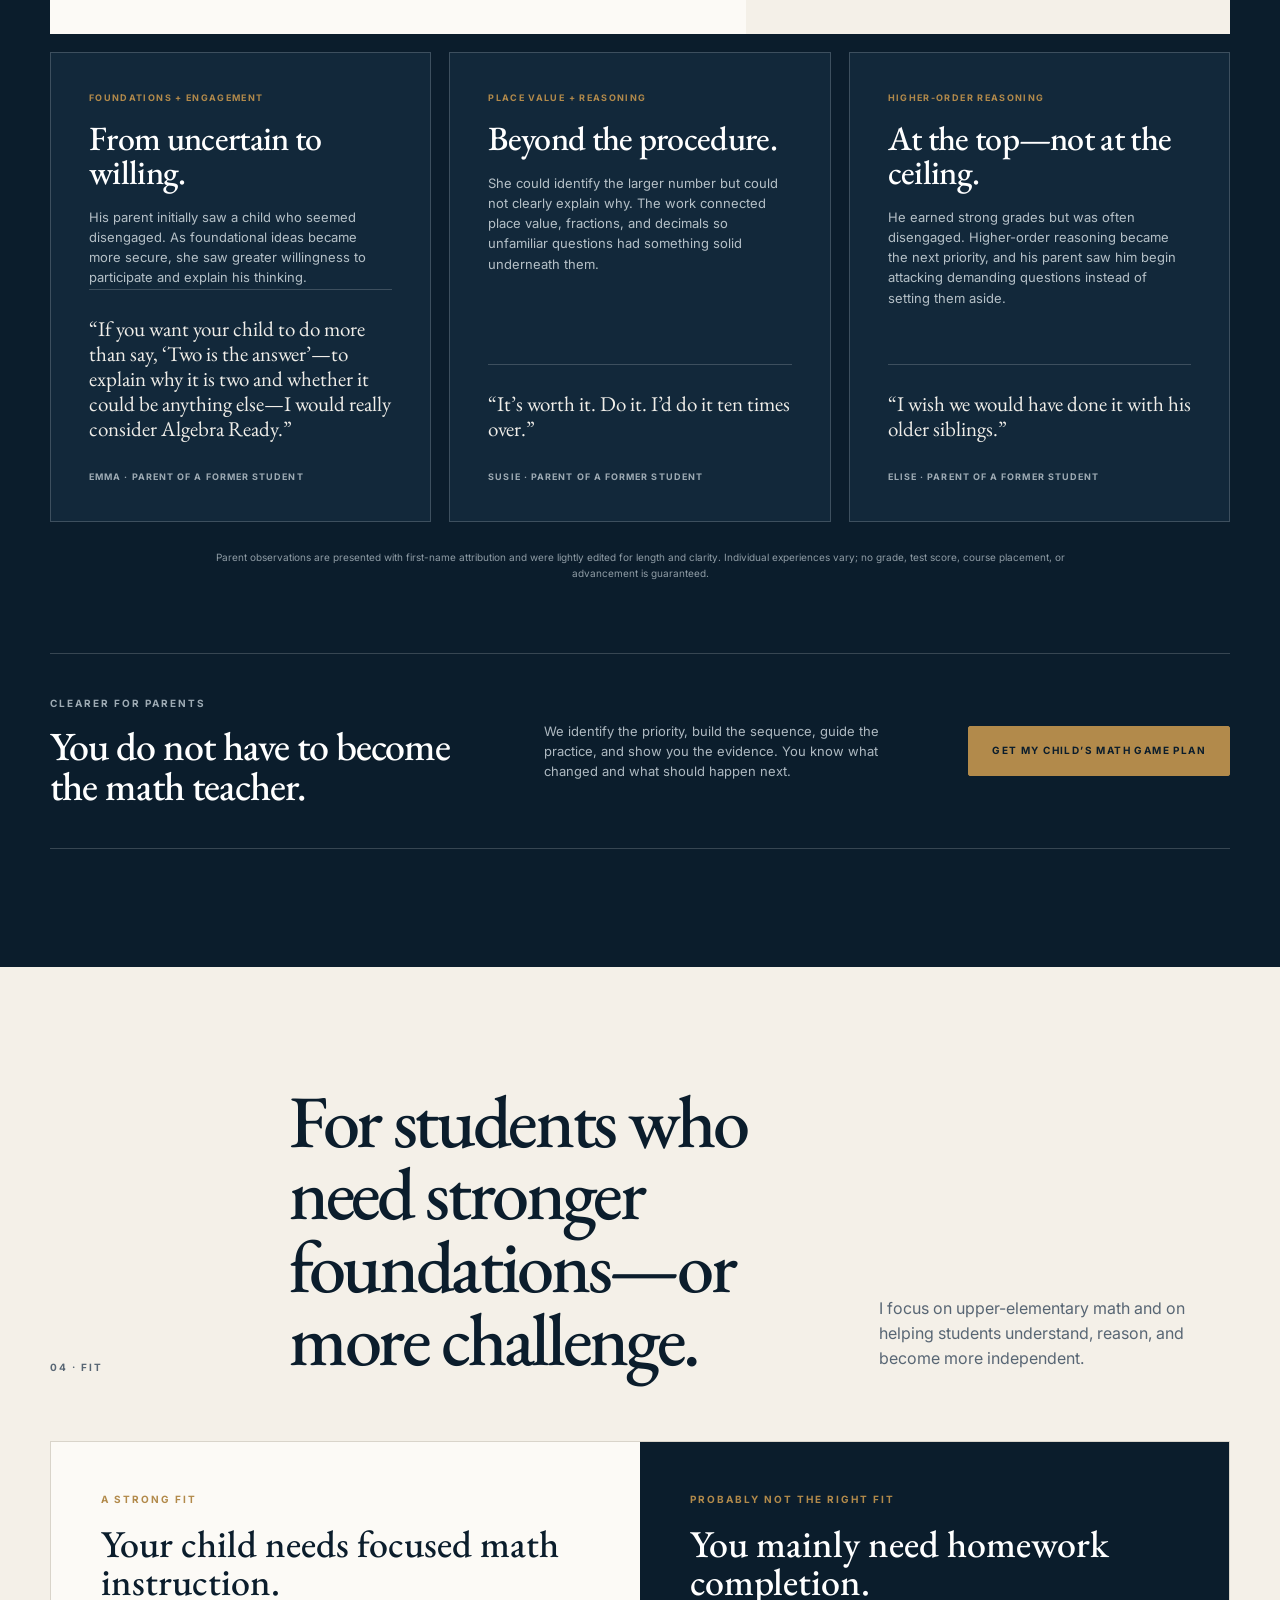
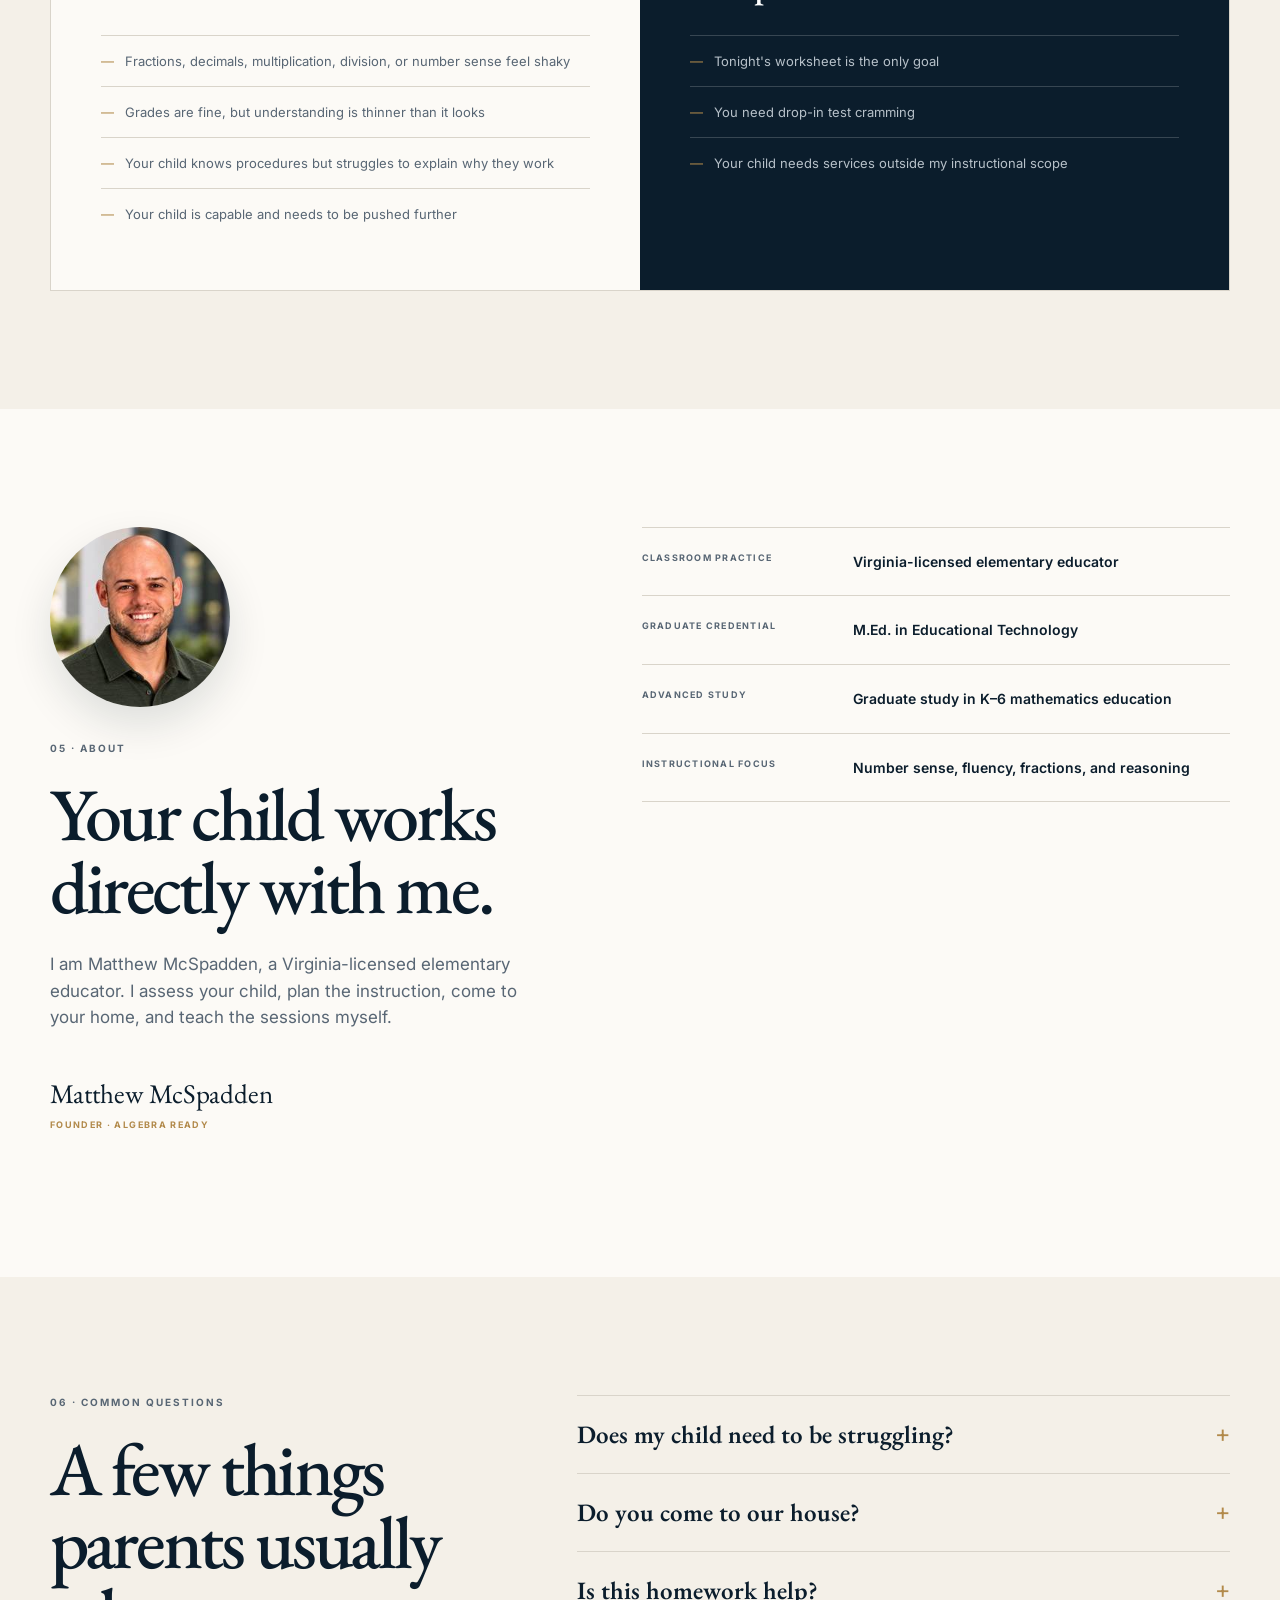
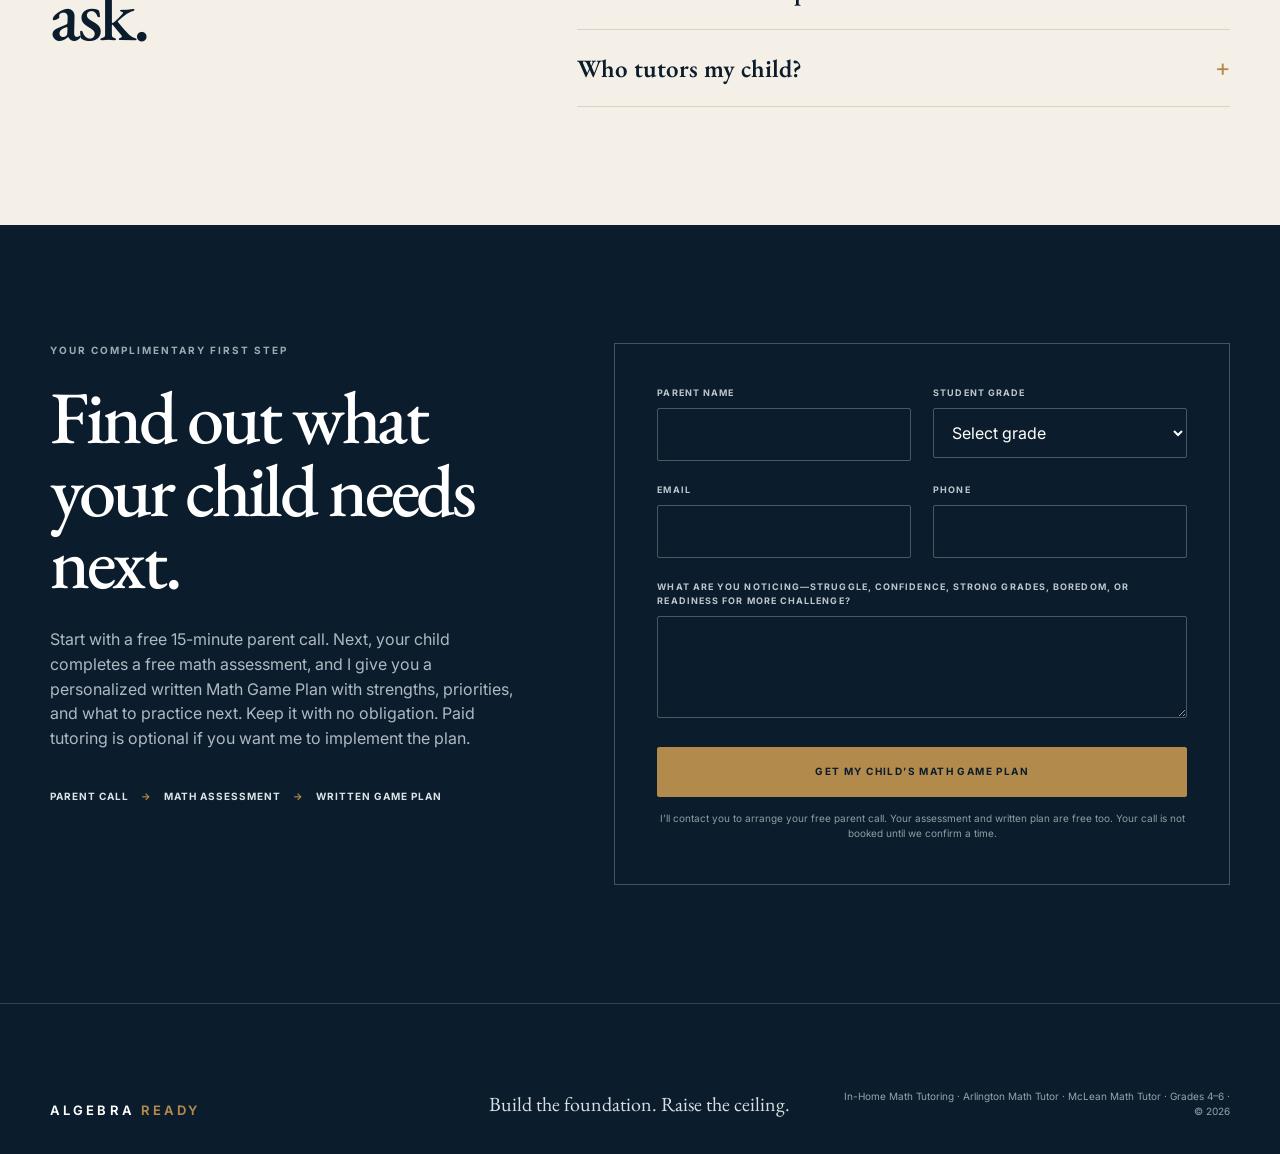
==== commit b3805693: "Include free call, assessment and written Math Game Plan; clarify optional paid implementation" ====
--- a/index.html
+++ b/index.html
@@ -105,8 +105,8 @@
               what they actually need next.
             </p>
             <p class="hero-lead">
-              We’ll talk through where your child is now, what you want next,
-              and the clearest path to stronger math skills.
+              Get a free parent call, student math assessment, and personalized
+              written Math Game Plan showing what to work on next.
             </p>
             <p class="hero-outcome">
               Not generic homework help. Focused instruction, measurable progress.
@@ -116,8 +116,8 @@
               <a class="text-link" href="#tutoring">See how tutoring works <span aria-hidden="true">↘</span></a>
             </div>
             <p class="hero-note">
-              <strong>Free Math Game Plan Call.</strong> 15 minutes with me.
-              A clear next step. No obligation to enroll.
+              <strong>The call, assessment, and written plan are all free.</strong>
+              Keep your plan. Pay only if you choose tutoring with me.
             </p>
           </div>
           <aside class="readiness-card hero-profile-card" aria-label="About Matthew McSpadden">
@@ -178,22 +178,22 @@
             </p>
           </div>
           <ol class="simple-plan" aria-label="Three steps from conversation to progress">
-            <li><span aria-hidden="true">01</span><div><h3>Plan.</h3><p>Start with a free parent call about your child’s math and goals. If appropriate, a complimentary student assessment helps pinpoint what to work on next.</p></div></li>
+            <li><span aria-hidden="true">01</span><div><h3>Plan.</h3><p>We talk about your goals, your child completes a math assessment, and you receive a written Math Game Plan. All three are free.</p></div></li>
             <li><span aria-hidden="true">02</span><div><h3>Tutor.</h3><p>I come to your home and work one-on-one on the skills that matter most.</p></div></li>
             <li><span aria-hidden="true">03</span><div><h3>Measure.</h3><p>We check progress so you can see what is changing and what we should work on next.</p></div></li>
           </ol>
           <div class="offer-path">
             <article class="offer-step review-step">
               <p class="offer-step-label">Start here · Complimentary</p>
-              <h3>Free Math Game Plan Call</h3>
+              <h3>Free Math Game Plan</h3>
               <p class="offer-step-intro">Find out what your child needs next before making a tutoring decision.</p>
-              <ul><li>15-minute conversation with Matthew</li><li>Discuss your child’s challenges and goals</li><li>Recommended next step</li></ul>
-              <p class="offer-step-footer"><strong>No tuition. No obligation.</strong></p>
+              <ul><li>Free 15-minute parent call</li><li>Free student math assessment</li><li>Free personalized written Math Game Plan</li></ul>
+              <p class="offer-step-footer"><strong>All three are free. Keep your plan. No obligation.</strong></p>
             </article>
             <article class="offer-step academy-step">
-              <p class="offer-step-label">If we are a fit</p>
+              <p class="offer-step-label">Optional paid tutoring</p>
               <h3>1-on-1 In-Home Math Tutoring</h3>
-              <p class="offer-step-intro">Personalized instruction with me, built around what your child actually needs.</p>
+              <p class="offer-step-intro">Hire me to implement your child’s Math Game Plan through personalized, one-on-one teaching in your home.</p>
               <ul class="academy-inclusions">
                 <li>I come to your home</li>
                 <li>One student, one teacher</li>
@@ -465,12 +465,14 @@
             <p class="section-index light">Your complimentary first step</p>
             <h2>Find out what your child needs next.</h2>
             <p>
-              Request your free 15-minute Math Game Plan call below. I’ll contact
-              you to find a time. We’ll discuss your child’s math, your goals,
-              and the right next step. A student assessment can follow if needed.
+              Start with a free 15-minute parent call. Next, your child completes
+              a free math assessment, and I give you a personalized written
+              Math Game Plan with strengths, priorities, and what to practice next.
+              Keep it with no obligation. Paid tutoring is optional if you want
+              me to implement the plan.
             </p>
             <div class="review-sequence">
-              <span>Parent call</span><i aria-hidden="true">→</i><span>Your goals</span><i aria-hidden="true">→</i><span>Next step</span>
+              <span>Parent call</span><i aria-hidden="true">→</i><span>Math assessment</span><i aria-hidden="true">→</i><span>Written game plan</span>
             </div>
           </div>
           <form
@@ -523,7 +525,7 @@
               Get My Child’s Math Game Plan
             </button>
             <p class="form-note" id="review-form-status" aria-live="polite">
-              I’ll contact you to arrange your free Math Game Plan call. No obligation. Your call is not booked until we confirm a time.
+              I’ll contact you to arrange your free parent call. Your assessment and written plan are free too. Your call is not booked until we confirm a time.
             </p>
           </form>
         </div>
@@ -574,7 +576,7 @@
 
             form.reset();
             status.textContent =
-              "Request sent. Matthew will contact you to arrange your free Math Game Plan call. Your call is not booked yet.";
+              "Request sent. Matthew will contact you to arrange your free parent call, followed by a free student assessment and written Math Game Plan. Your call is not booked yet.";
             button.textContent = "Request Sent";
           } catch (error) {
             status.textContent =
